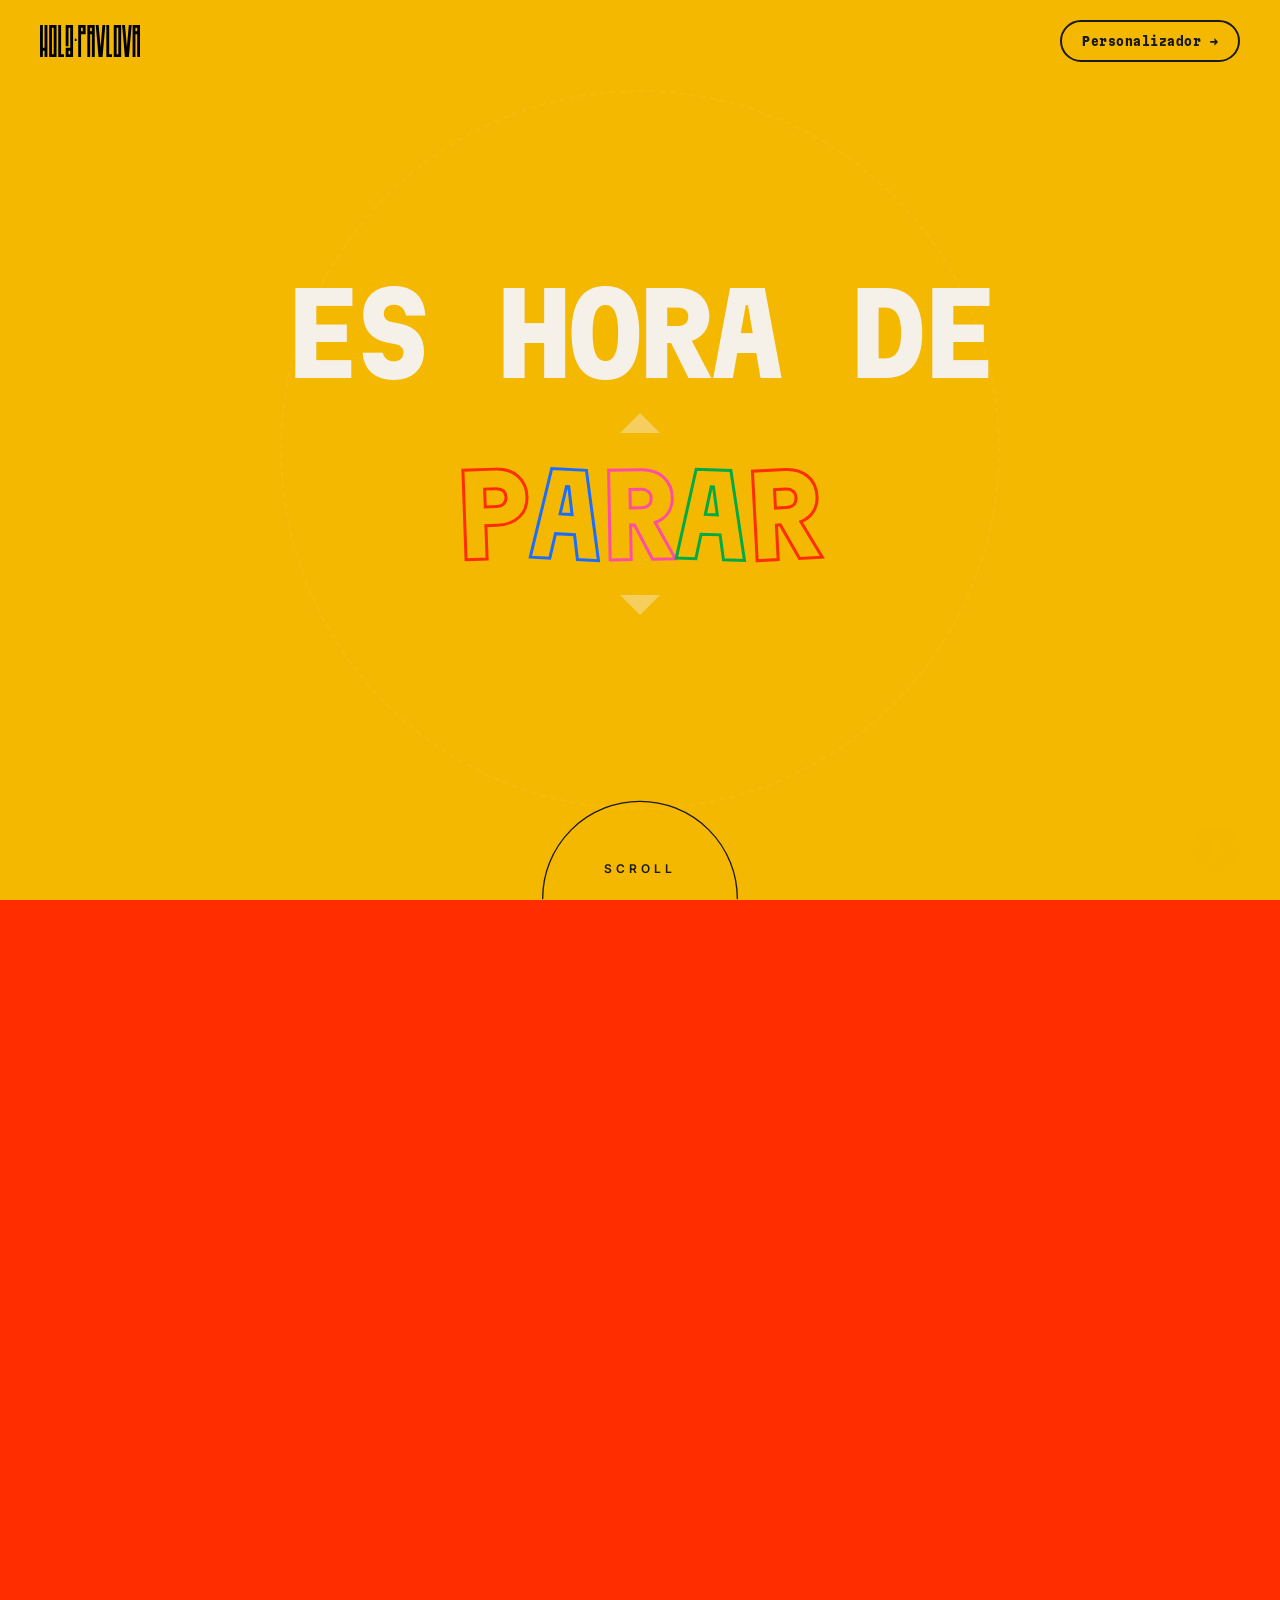
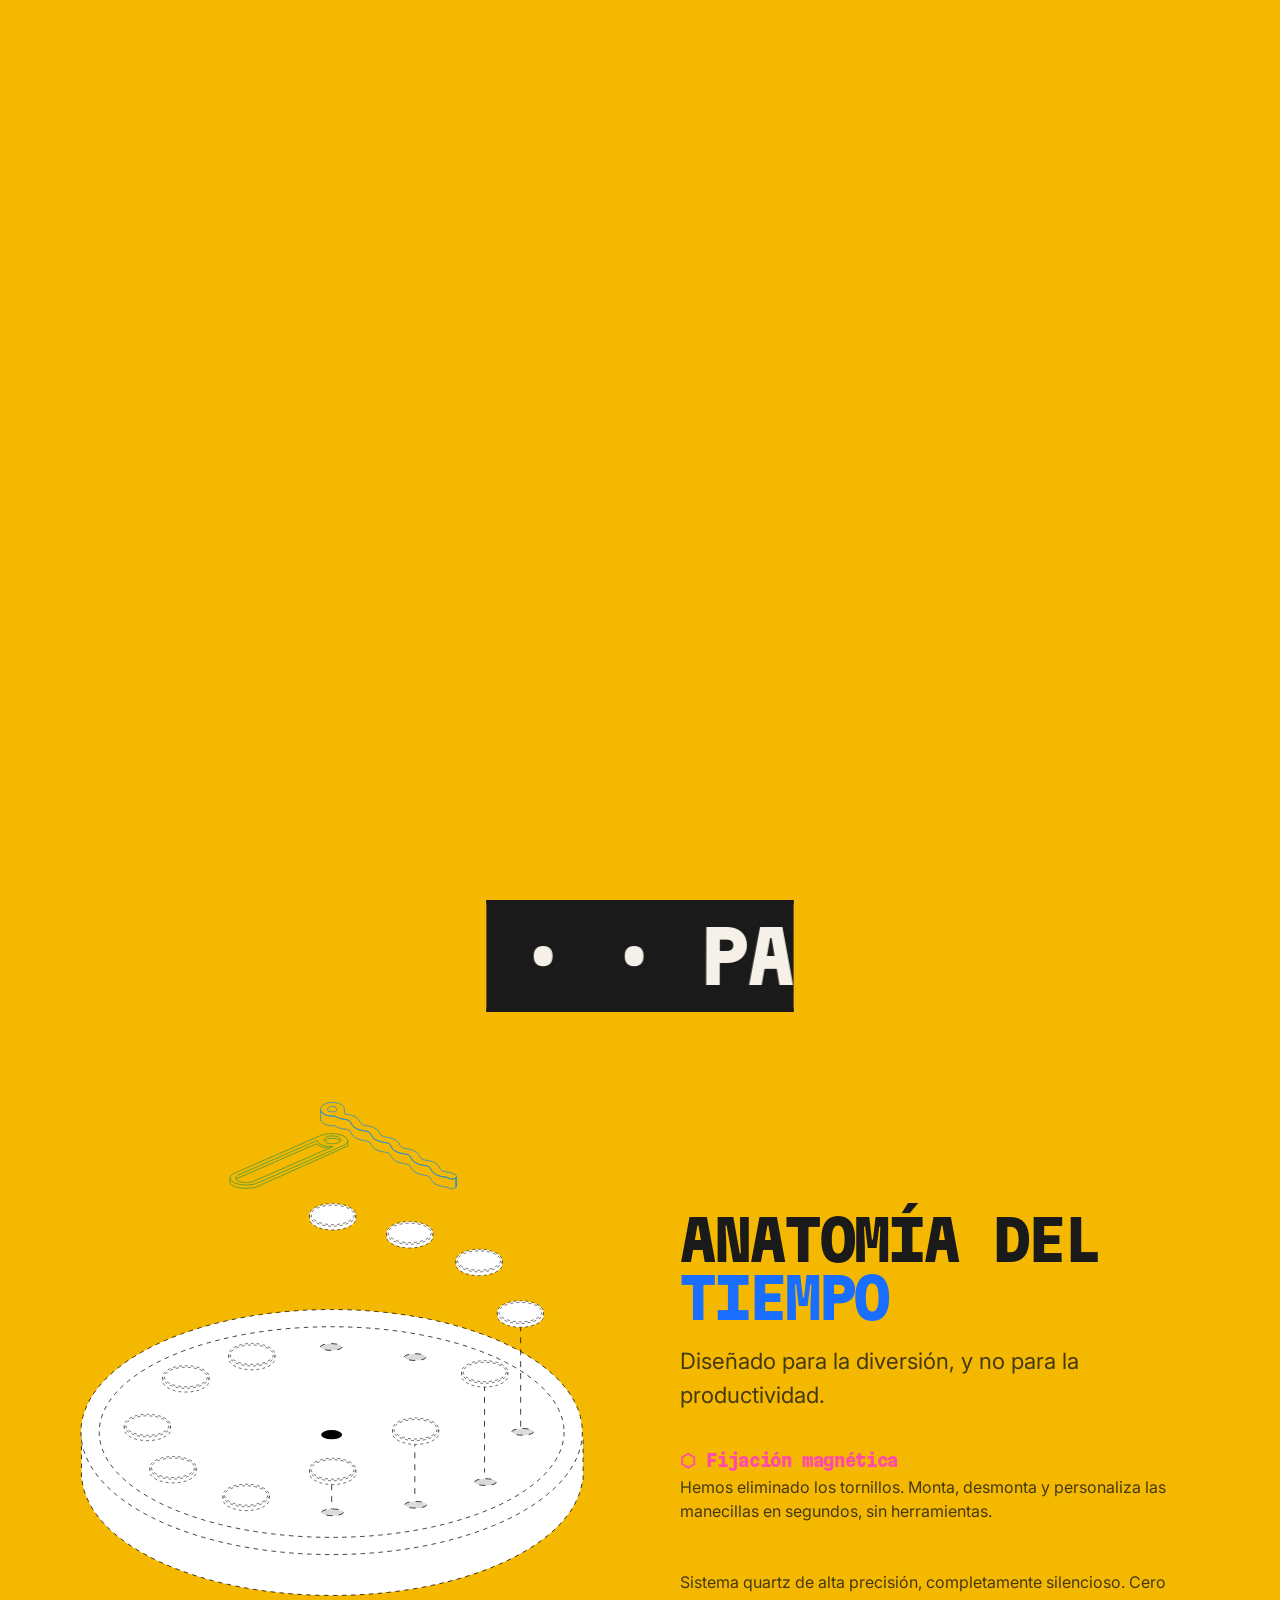
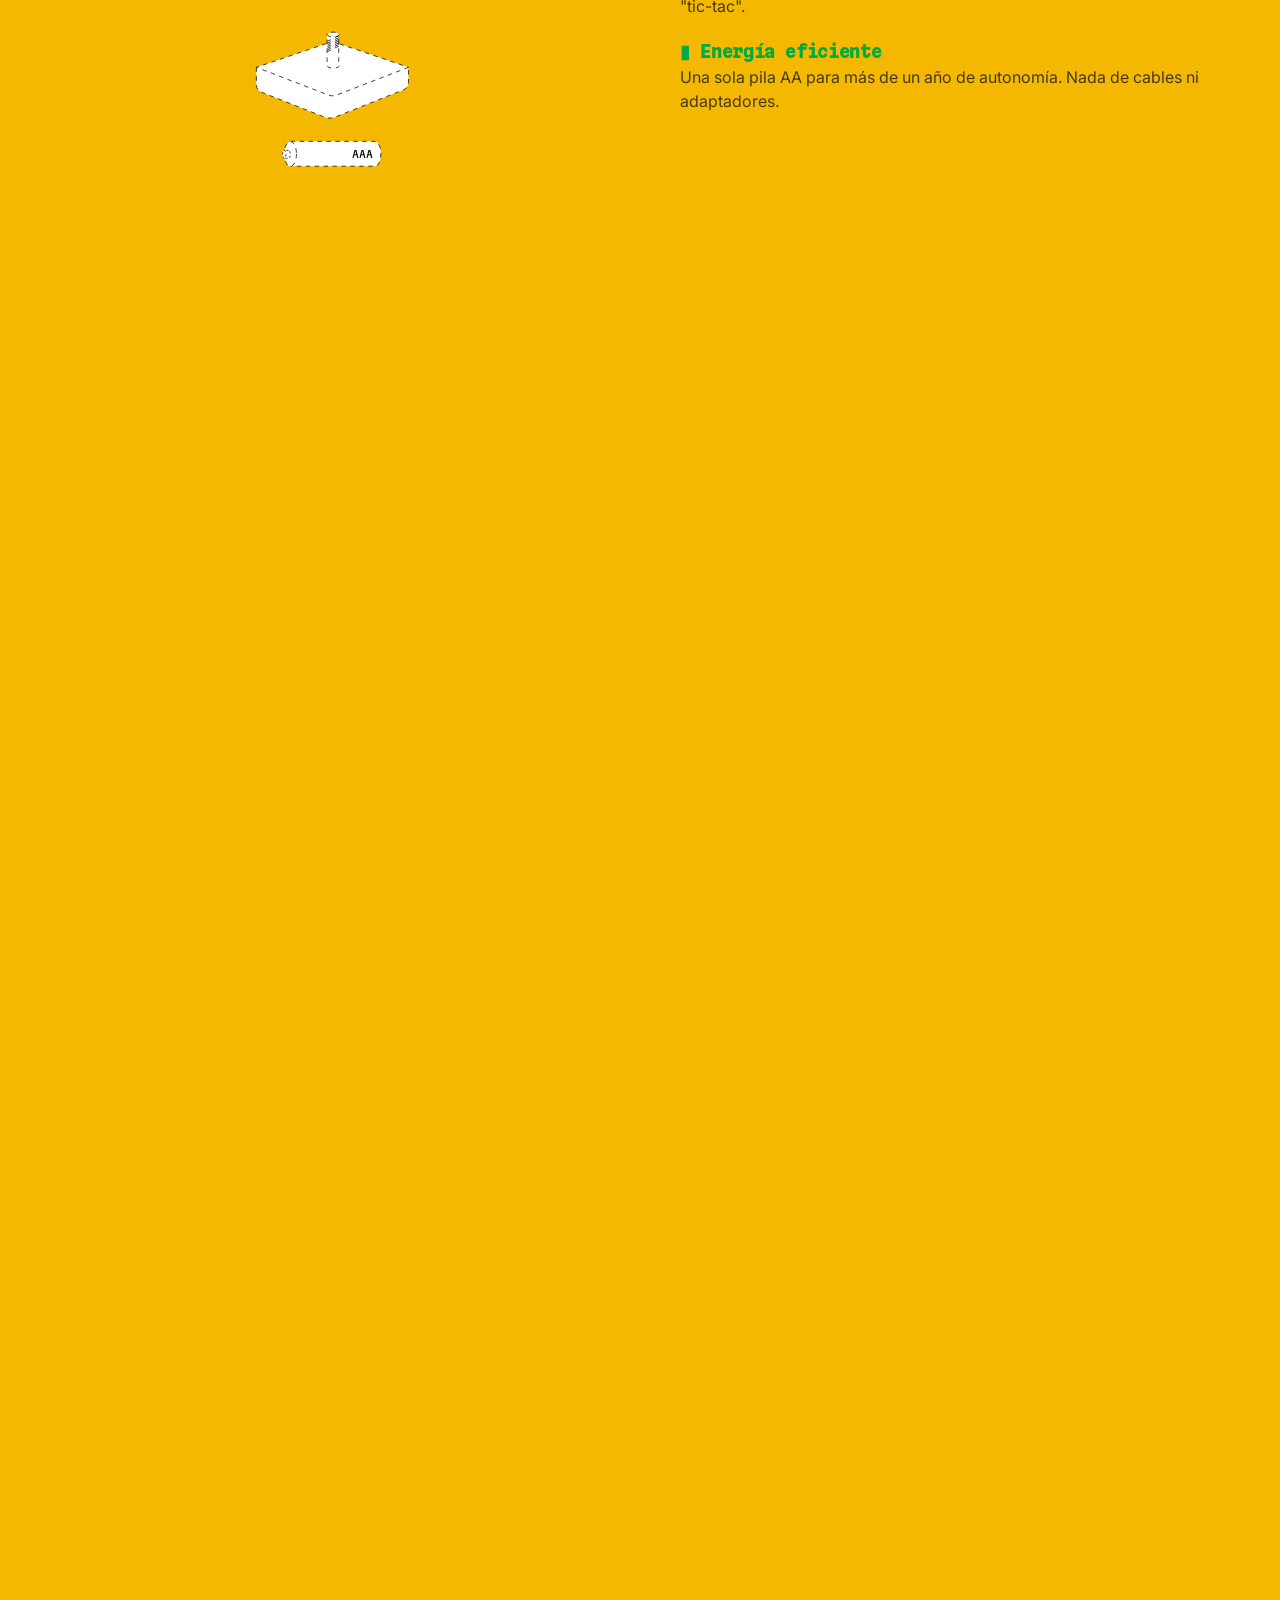
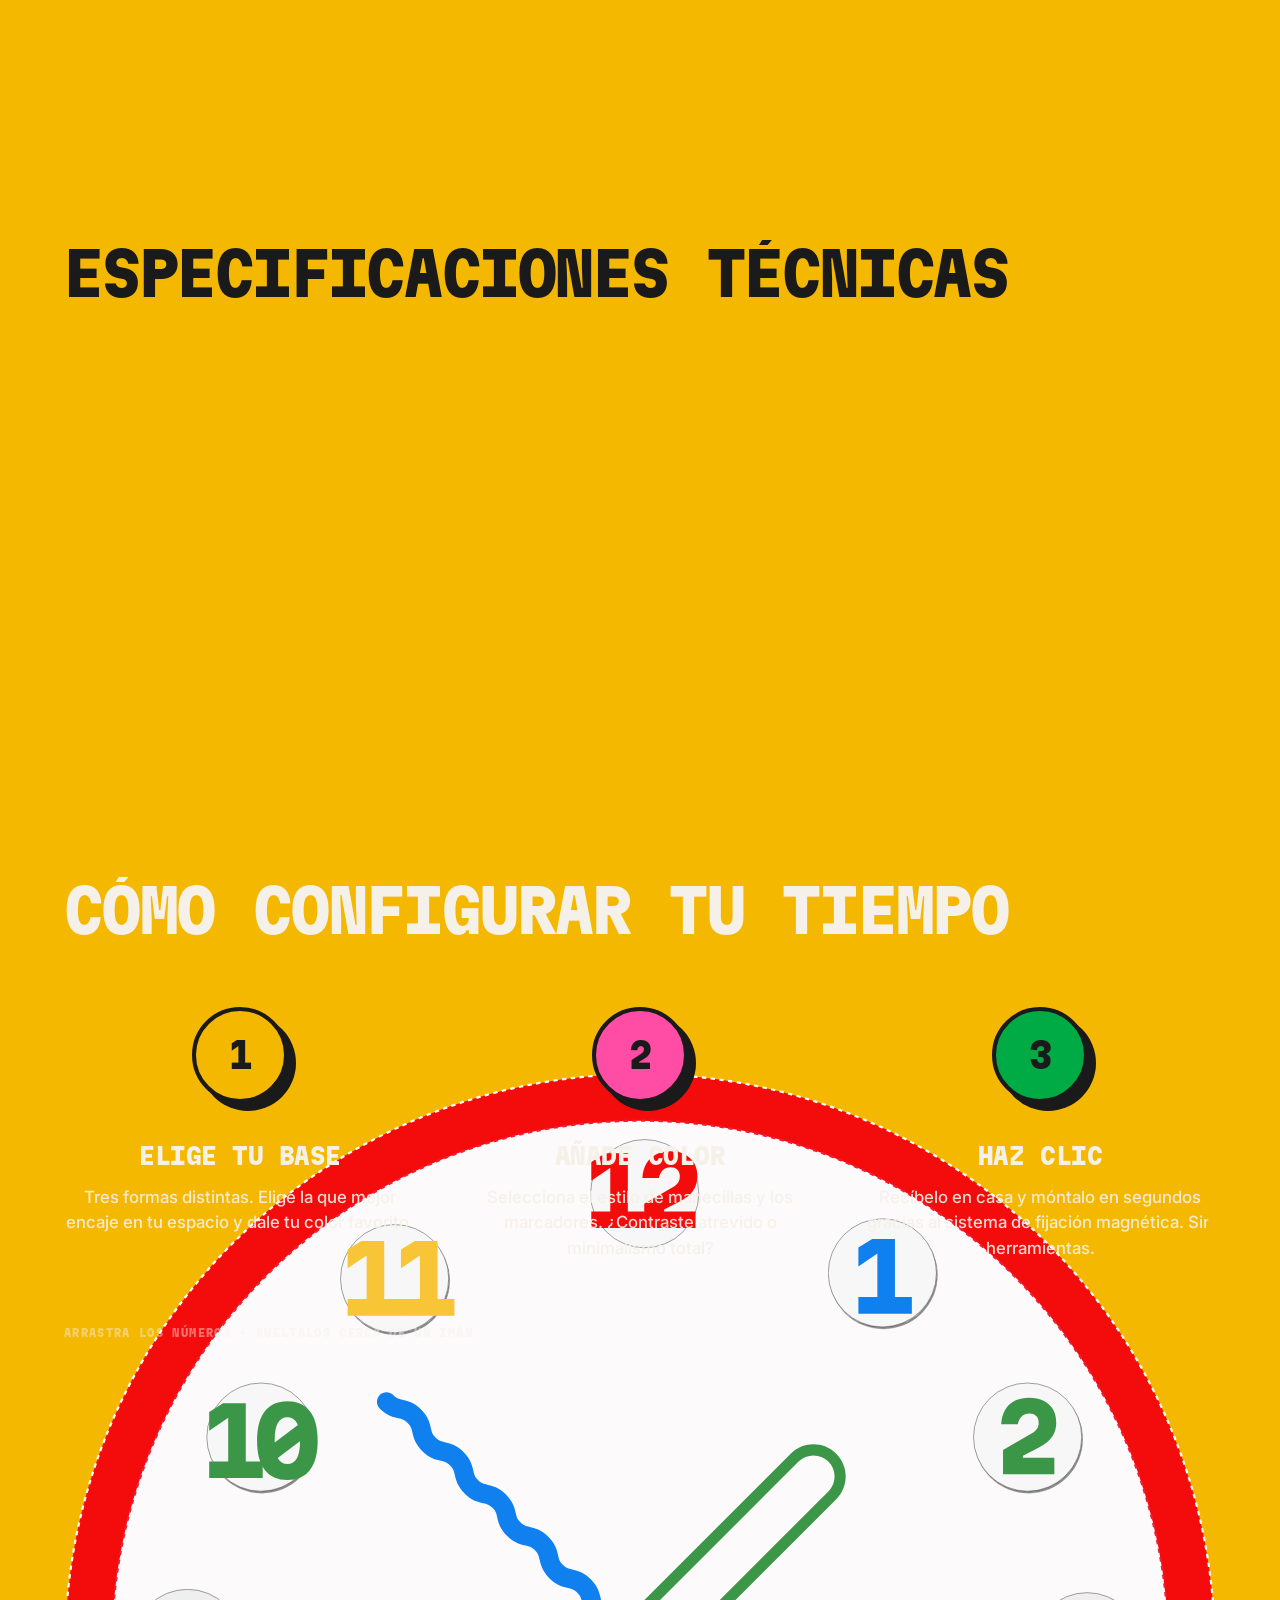
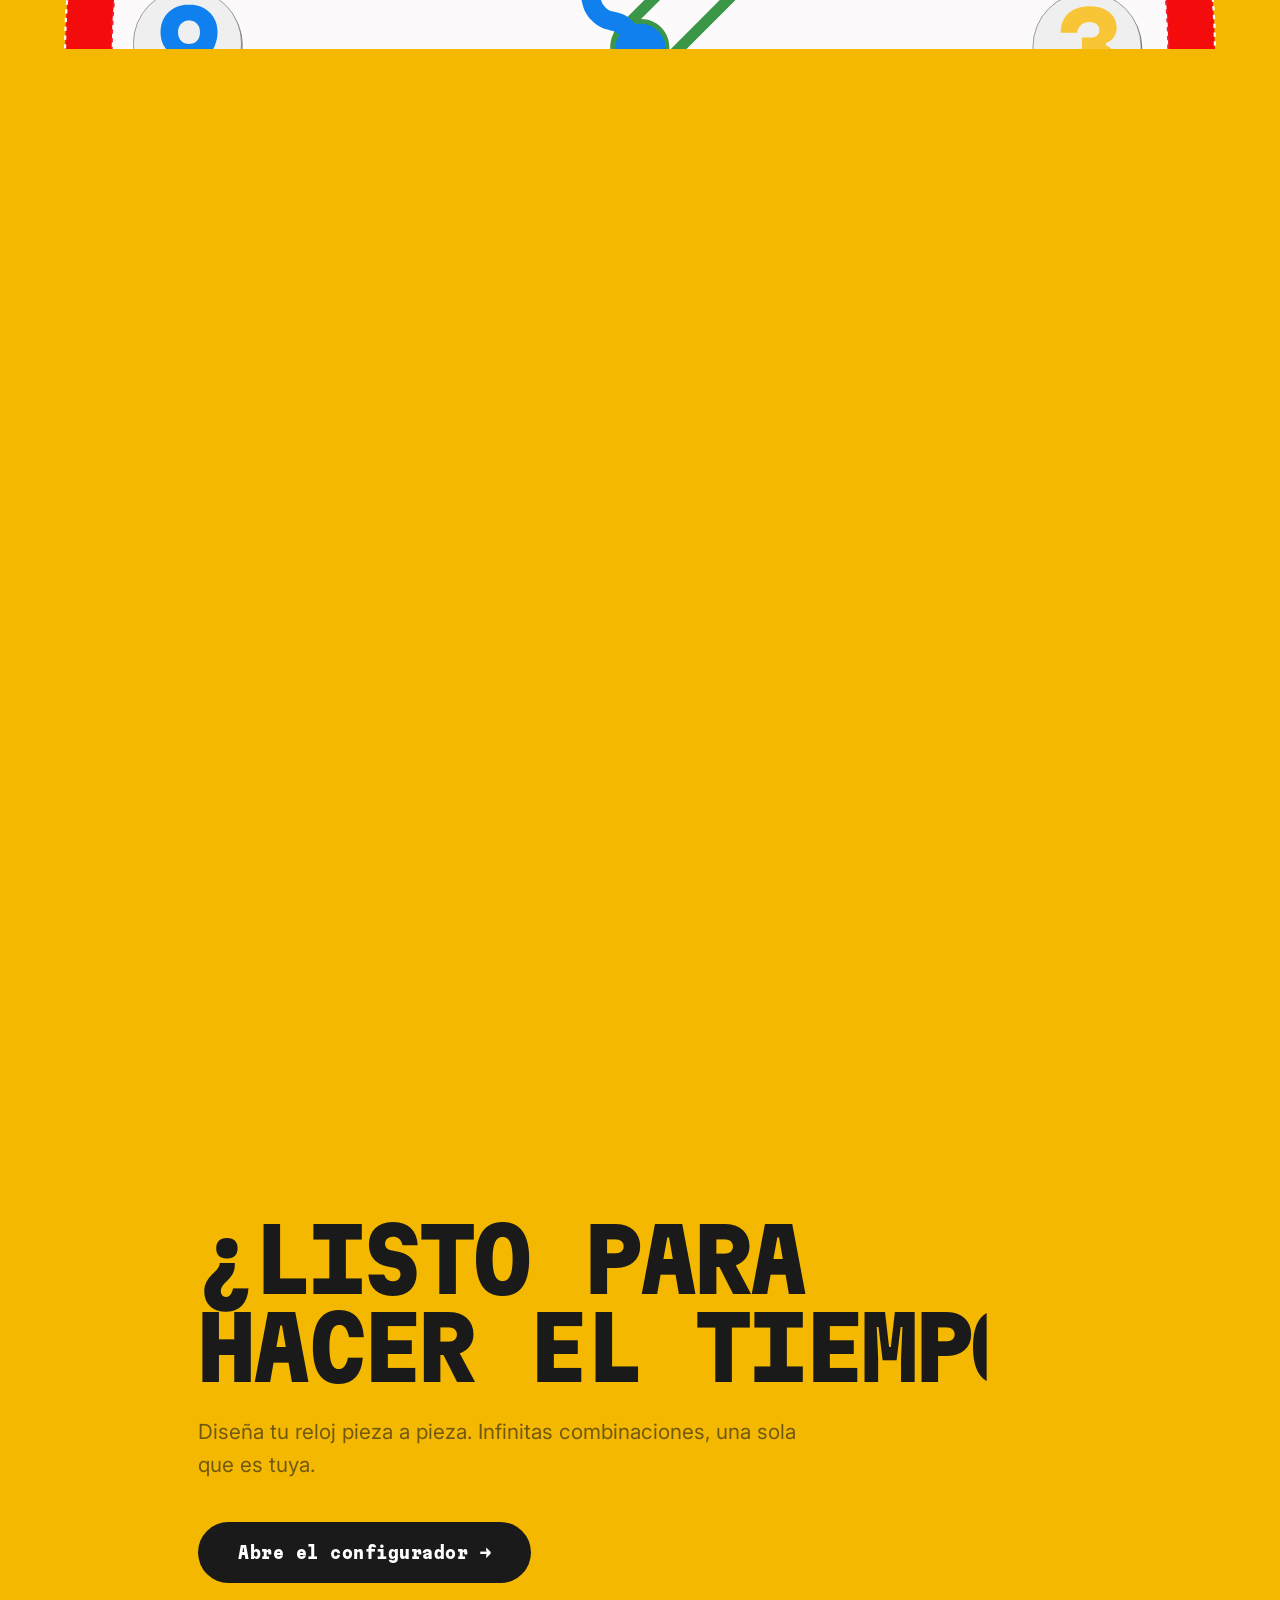
==== index.html @ c8f1588e "Sección onboarding: snap dual con CTA inline, hint semicírculo y ajustes UI - Añadir man-minimalista" ====
<!DOCTYPE html>
<html lang="es">
<head>
  <meta charset="UTF-8">
  <meta name="viewport" content="width=device-width, initial-scale=1.0">
  <title>It's Fun o'clock — Relojes 3D personalizados</title>
  <meta name="description" content="Relojes de pared 3D personalizados, impresos en PLA+. Elige la base, las manecillas y los marcadores. Hecho a mano en Barcelona.">

  <meta property="og:type"        content="website">
  <meta property="og:title"       content="It's Fun o'Clock — Relojes 3D personalizados">
  <meta property="og:description" content="Relojes de pared 3D personalizados, impresos en PLA+. Elige la base, las manecillas y los marcadores. Hecho a mano en Barcelona.">
  <meta property="og:url"         content="https://holapavlova.es">
  <meta property="og:image"       content="https://holapavlova.es/img/og-preview.jpg">
  <meta name="twitter:card"       content="summary_large_image">

  <link rel="icon" href="img/logonegro.svg" type="image/svg+xml">

  <link rel="preconnect" href="https://fonts.googleapis.com">
  <link rel="preconnect" href="https://fonts.gstatic.com" crossorigin>
  <link href="https://fonts.googleapis.com/css2?family=Inter:wght@400;500;600&display=swap" rel="stylesheet">

  <link rel="stylesheet" href="css/style.css">
  <link rel="stylesheet" href="css/home.css">
</head>
<body class="home-body">

  <!-- ══════════════════════════════════════════════════════════════
       CORTINA DE TRANSICIÓN ENTRE PÁGINAS
  ══════════════════════════════════════════════════════════════════ -->
  <div id="page-transition" aria-hidden="true">
    <span class="pt-label">IT'S FUN O'CLOCK!</span>
  </div>

  <!-- ══════════════════════════════════════════════════════════════
       LOADER — reloj que gira y desliza hacia arriba
  ══════════════════════════════════════════════════════════════════ -->
  <div id="loader">
    <div class="loader-clock">
      <svg viewBox="0 0 100 100" aria-hidden="true">
        <circle cx="50" cy="50" r="4" fill="var(--color-rojo)"/>
        <g id="loader-hand-hora">
          <rect x="47" y="25" width="6" height="25" rx="3" fill="var(--color-verde)"/>
        </g>
        <g id="loader-hand-minuto">
          <rect x="48" y="10" width="4" height="40" rx="2" fill="var(--color-azul)"/>
        </g>
      </svg>
    </div>
  </div>

  <!-- ══════════════════════════════════════════════════════════════
       CONTENIDO PRINCIPAL — el fondo cambia de color con el scroll
  ══════════════════════════════════════════════════════════════════ -->
  <main id="home-main">

    <!-- NAV -->
    <nav class="nav-home" aria-label="Navegación principal">
      <a href="index.html" class="nav-logo">
        <img src="img/logonegro.svg" alt="Hola·Pavlova">
      </a>
      <a href="configurador.html" class="nav-pill" data-transition>Personalizador →</a>
    </nav>

    <!-- ── BLOQUE: ES HORA DE [palabra] ───────────────────────────── -->
    <section id="block-timefor" class="block-timefor">
      <div class="timefor-ring" aria-hidden="true"></div>

      <div class="timefor-inner">
        <h2 class="timefor-static">Es hora de</h2>

        <div class="timefor-rotator">
          <button class="timefor-arrow" id="timefor-prev" aria-label="Palabra anterior">
            <svg width="40" height="20" viewBox="0 0 40 20" fill="none"><path d="M20 0L40 20H0L20 0Z" fill="currentColor"/></svg>
          </button>

          <div class="timefor-window">
            <div id="timefor-word" class="timefor-word">PARAR</div>
          </div>

          <button class="timefor-arrow" id="timefor-next" aria-label="Palabra siguiente">
            <svg width="40" height="20" viewBox="0 0 40 20" fill="none"><path d="M20 20L0 0H40L20 20Z" fill="currentColor"/></svg>
          </button>
        </div>
      </div>

      <div class="scroll-arc-wrap" aria-hidden="true">
        <svg class="scroll-arc-svg" viewBox="0 0 300 168" fill="none" xmlns="http://www.w3.org/2000/svg">
          <path d="M4 166 A146 146 0 0 1 296 166" stroke="currentColor" stroke-width="2" stroke-linecap="round"/>
          <text x="150" y="128" text-anchor="middle" font-family="'Inter', sans-serif" font-size="18" letter-spacing="6" fill="currentColor" font-weight="600">SCROLL</text>
        </svg>
      </div>
    </section>

    <!-- ── BLOQUE 1: MANIFIESTO PINNED ────────────────────────────── -->
    <section id="block-one" class="block-one">
      <div class="block-one-grid" aria-hidden="true"></div>

      <div class="rushed-container">
        <h1 class="rushed-text">¿SCROLLEAR = PERDER EL TIEMPO?</h1>
      </div>

      <div class="stop-text">Para.</div>

      <div class="manifesto-p1">
        <span class="manifesto-letter">I</span><span class="manifesto-letter">T</span><span class="manifesto-letter">'</span><span class="manifesto-letter">S</span> <span class="manifesto-letter">F</span><span class="manifesto-letter">U</span><span class="manifesto-letter">N</span> <br class="br-mobile">
        <span class="manifesto-outlined"><span class="timefor-letter c-rojo"  style="--r:-2deg">O</span><span class="timefor-letter c-azul"  style="--r:3deg">'</span><span class="timefor-letter c-rosa"  style="--r:-1deg">C</span><span class="timefor-letter c-verde" style="--r:2deg">L</span><span class="timefor-letter c-rojo"  style="--r:-3deg">O</span><span class="timefor-letter c-azul"  style="--r:1deg">C</span><span class="timefor-letter c-rosa"  style="--r:-2deg">K</span><span class="timefor-letter c-verde" style="--r:3deg">!</span></span>
      </div>


      <div class="manifesto-p3">
        Hay que perder más el tiempo.
      </div>
    </section>

    <!-- ── BANDA TIPOGRÁFICA 1 ────────────────────────────────────── -->
    <div class="marquee marquee--negro" aria-hidden="true">
      <div class="marquee-track">
        <span>Para luego encontrarlo ·&nbsp;·&nbsp;Para luego encontrarlo&nbsp;·&nbsp;</span>
        <span>Para luego encontrarlo ·&nbsp;·&nbsp;Para luego encontrarlo&nbsp;·&nbsp;</span>
        <span>Para luego encontrarlo ·&nbsp;·&nbsp;Para luego encontrarlo&nbsp;·&nbsp;</span>
      </div>
    </div>

    <!-- ── BLOQUE 2: ANATOMÍA / BLUEPRINT PINNED ──────────────────── -->
    <section id="block-two" class="block-two">
      <div class="block-two-inner">

        <div class="blueprint-wrap">
          <svg id="reloj-iso-svg" class="blueprint-svg" data-name="relojisometrico" xmlns="http://www.w3.org/2000/svg" viewBox="0 0 675.96 967.92">
  <defs>
    <style>
      .v { stroke-dasharray: 3.94 3.94; }
      .v, .w, .x, .y, .z, .aa, .ab, .ac, .ad, .ae, .af, .ag { stroke-miterlimit: 10; }
      .v, .w, .x, .y, .z, .aa, .ab, .ac, .ad, .af { stroke: #000; }
      .v, .x, .aa { stroke-width: .75px; }
      .v, .y, .z, .aa, .ad, .ae, .af, .ag { fill: none; }
      .w { fill: #dbdbdb; }
      .w, .y { stroke-dasharray: 8; }
      .x { stroke-dasharray: 4; }
      .x, .ab, .ah, .ac { fill: #fff; }
      .z { stroke-dasharray: 6.01 6.01; }
      .aa { stroke-dasharray: 4.01 4.01; }
      .ab { stroke-dasharray: 3; }
      .ac, .ad { stroke-dasharray: 6; }
      .ae { stroke: #1789e5; }
      .af { stroke-dasharray: 6.01 6.01; }
      .ag { stroke: #3c9647; }
    </style>
  </defs>
  <line id="b" data-name="lineatransversal2" class="y layer-lines" x1="337.5" y1="610.44" x2="337.5" y2="967.92"/>
  <g id="c" data-name="pila" class="layer-mechanism">
    <path class="ac" d="M396.22,859.83v-.33h-113.91v33.43h112.19c.34.09.68.15,1.03.15,4.52,0,8.19-7.46,8.19-16.66s-3.3-15.88-7.5-16.59Z"/>
    <ellipse class="ac" cx="282.03" cy="876.42" rx="8.19" ry="16.66"/>
    <g>
      <path d="M365.5,881.96l2.75-10.73h2.5l2.75,10.73h-1.6l-2.37-9.59h-.13l-2.39,9.59h-1.5ZM367.17,878.33v-1.45h4.64v1.45h-4.64Z"/>
      <path d="M374.88,881.96l2.75-10.73h2.5l2.75,10.73h-1.6l-2.37-9.59h-.13l-2.39,9.59h-1.5ZM376.56,878.33v-1.45h4.64v1.45h-4.64Z"/>
      <path d="M384.27,881.96l2.75-10.73h2.5l2.75,10.73h-1.6l-2.37-9.59h-.13l-2.39,9.59h-1.5ZM385.95,878.33v-1.45h4.64v1.45h-4.64Z"/>
    </g>
    <g>
      <path class="ab" d="M279.62,871.62c-.16,0-.32.04-.47.11,0,0,0,0,0,0v-.11h-5.39v10.68h5.31s.03.05.05.05c.03,0,.05-.04.07-.1.14.06.29.1.44.1,1.27,0,2.31-2.4,2.31-5.36s-1.03-5.36-2.31-5.36Z"/>
      <ellipse class="ab" cx="273.79" cy="876.99" rx="2.31" ry="5.36"/>
    </g>
  </g>
  <g id="d" data-name="mecanismo" class="layer-mechanism">
    <path class="ac" d="M236.34,759.96v23.87c0,4.19,2.56,7.95,6.46,9.49l85.42,33.66c4.36,1.72,9.21,1.71,13.56-.02l92.23-36.66c4.09-1.63,6.78-5.58,6.78-9.99v-20.35"/>
    <path class="ac" d="M440.9,759.96l-96.78,37.28c-3.54,1.36-7.46,1.36-10.99,0l-96.78-37.28,93.75-31.84c5.53-1.88,11.53-1.88,17.07,0l93.75,31.84Z"/>
    <g>
      <path class="ac" d="M347.71,757.85c0,1.81-3.58,3.27-7.99,3.27-3.72,0-6.83-1.04-7.73-2.45h-.61v-43.2h15.65v41.06c.43.4.68.85.68,1.32Z"/>
      <ellipse class="ac" cx="339.72" cy="716.01" rx="7.99" ry="3.27"/>
      <line class="ad" x1="347.2" y1="717.51" x2="331.89" y2="724.91"/>
      <line class="ad" x1="347.2" y1="720.06" x2="331.89" y2="727.46"/>
      <line class="ad" x1="347.2" y1="722.29" x2="331.89" y2="729.69"/>
      <line class="ad" x1="347.2" y1="724.59" x2="331.89" y2="731.98"/>
      <line class="ad" x1="347.2" y1="726.88" x2="331.89" y2="734.28"/>
      <line class="ad" x1="347.2" y1="729.18" x2="331.89" y2="736.58"/>
      <line class="ad" x1="347.2" y1="731.47" x2="331.89" y2="738.87"/>
    </g>
  </g>
  <g id="e" data-name="base reloj" class="layer-base">
    <path class="ac" d="M1.2,450.07v58.73h.79c10.74,86.23,157.21,154.55,336.34,154.55s325.59-68.32,336.34-154.55h.79v-58.73H1.2Z"/>
    <g>
      <g>
        <ellipse class="ah" cx="337.5" cy="443.71" rx="337" ry="164.72"/>
        <ellipse class="af" cx="337.5" cy="443.71" rx="337" ry="164.72"/>
      </g>
      <g>
        <ellipse class="ah" cx="337.5" cy="443.71" rx="312.43" ry="141.59"/>
        <ellipse class="z" cx="337.5" cy="443.71" rx="312.43" ry="141.59"/>
      </g>
    </g>
    <ellipse cx="337.5" cy="447.25" rx="14.12" ry="6.21"/>
  </g>
  <g id="f" data-name="addon12" class="layer-addons">
    <path class="x" d="M199.08,340.32v5.42h.07c.99,7.96,14.52,14.27,31.06,14.27s30.07-6.31,31.06-14.27h.07v-5.42h-62.26Z"/>
    <g>
      <g>
        <ellipse class="ah" cx="230.13" cy="339.74" rx="31.12" ry="15.21"/>
        <ellipse class="v" cx="230.13" cy="339.74" rx="31.12" ry="15.21"/>
      </g>
      <g>
        <ellipse class="ah" cx="230.13" cy="339.74" rx="28.85" ry="13.07"/>
        <ellipse class="aa" cx="230.13" cy="339.74" rx="28.85" ry="13.07"/>
      </g>
    </g>
  </g>
  <g id="g" data-name="addon11" class="layer-addons">
    <path class="x" d="M110.45,370.29v5.42h.07c.99,7.96,14.52,14.27,31.06,14.27s30.07-6.31,31.06-14.27h.07v-5.42h-62.26Z"/>
    <g>
      <g>
        <ellipse class="ah" cx="141.51" cy="369.7" rx="31.12" ry="15.21"/>
        <ellipse class="v" cx="141.51" cy="369.7" rx="31.12" ry="15.21"/>
      </g>
      <g>
        <ellipse class="ah" cx="141.51" cy="369.7" rx="28.85" ry="13.07"/>
        <ellipse class="aa" cx="141.51" cy="369.7" rx="28.85" ry="13.07"/>
      </g>
    </g>
  </g>
  <g id="h" data-name="addon10" class="layer-addons">
    <path class="x" d="M58.73,435.55v5.42h.07c.99,7.96,14.52,14.27,31.06,14.27s30.07-6.31,31.06-14.27h.07v-5.42h-62.26Z"/>
    <g>
      <g>
        <ellipse class="ah" cx="89.79" cy="434.97" rx="31.12" ry="15.21"/>
        <ellipse class="v" cx="89.79" cy="434.97" rx="31.12" ry="15.21"/>
      </g>
      <g>
        <ellipse class="ah" cx="89.79" cy="434.97" rx="28.85" ry="13.07"/>
        <ellipse class="aa" cx="89.79" cy="434.97" rx="28.85" ry="13.07"/>
      </g>
    </g>
  </g>
  <g id="i" data-name="addon9" class="layer-addons">
    <path class="x" d="M93.18,492.31v5.42h.07c.99,7.96,14.52,14.27,31.06,14.27s30.07-6.31,31.06-14.27h.07v-5.42h-62.26Z"/>
    <g>
      <g>
        <ellipse class="ah" cx="124.23" cy="491.73" rx="31.12" ry="15.21"/>
        <ellipse class="v" cx="124.23" cy="491.73" rx="31.12" ry="15.21"/>
      </g>
      <g>
        <ellipse class="ah" cx="124.23" cy="491.73" rx="28.85" ry="13.07"/>
        <ellipse class="aa" cx="124.23" cy="491.73" rx="28.85" ry="13.07"/>
      </g>
    </g>
  </g>
  <g id="j" data-name="addon8" class="layer-addons">
    <path class="x" d="M191.44,529.58v5.42h.07c.99,7.96,14.52,14.27,31.06,14.27s30.07-6.31,31.06-14.27h.07v-5.42h-62.26Z"/>
    <g>
      <g>
        <ellipse class="ah" cx="222.49" cy="529" rx="31.12" ry="15.21"/>
        <ellipse class="v" cx="222.49" cy="529" rx="31.12" ry="15.21"/>
      </g>
      <g>
        <ellipse class="ah" cx="222.49" cy="529" rx="28.85" ry="13.07"/>
        <ellipse class="aa" cx="222.49" cy="529" rx="28.85" ry="13.07"/>
      </g>
    </g>
  </g>
  <line class="y" x1="337.5" y1="481.87" x2="337.5" y2="552.71"/>
  <g id="k" data-name="addon7" class="layer-addons">
    <path class="x" d="M307.76,494.57v5.42h.07c.99,7.96,14.52,14.27,31.06,14.27s30.07-6.31,31.06-14.27h.07v-5.42h-62.26Z"/>
    <g>
      <g>
        <ellipse class="ah" cx="338.82" cy="493.98" rx="31.12" ry="15.21"/>
        <ellipse class="v" cx="338.82" cy="493.98" rx="31.12" ry="15.21"/>
      </g>
      <g>
        <ellipse class="ah" cx="338.82" cy="493.98" rx="28.85" ry="13.07"/>
        <ellipse class="aa" cx="338.82" cy="493.98" rx="28.85" ry="13.07"/>
      </g>
    </g>
  </g>
  <line class="y" x1="449.31" y1="439.02" x2="449.31" y2="529.71"/>
  <g id="l" data-name="addon6" class="layer-addons">
    <path class="x" d="M419.27,440.6v5.42h.07c.99,7.96,14.52,14.27,31.06,14.27s30.07-6.31,31.06-14.27h.07v-5.42h-62.26Z"/>
    <g>
      <g>
        <ellipse class="ah" cx="450.33" cy="440.01" rx="31.12" ry="15.21"/>
        <ellipse class="v" cx="450.33" cy="440.01" rx="31.12" ry="15.21"/>
      </g>
      <g>
        <ellipse class="ah" cx="450.33" cy="440.01" rx="28.85" ry="13.07"/>
        <ellipse class="aa" cx="450.33" cy="440.01" rx="28.85" ry="13.07"/>
      </g>
    </g>
  </g>
  <line class="y" x1="543.05" y1="364.54" x2="543.05" y2="498.08"/>
  <g id="m" data-name="addon5" class="layer-addons">
    <path class="x" d="M512.19,363.51v5.42h.07c.99,7.96,14.52,14.27,31.06,14.27s30.07-6.31,31.06-14.27h.07v-5.42h-62.26Z"/>
    <g>
      <g>
        <ellipse class="ah" cx="543.24" cy="362.92" rx="31.12" ry="15.21"/>
        <ellipse class="v" cx="543.24" cy="362.92" rx="31.12" ry="15.21"/>
      </g>
      <g>
        <ellipse class="ah" cx="543.24" cy="362.92" rx="28.85" ry="13.07"/>
        <ellipse class="aa" cx="543.24" cy="362.92" rx="28.85" ry="13.07"/>
      </g>
    </g>
  </g>
  <line class="y" x1="591.61" y1="284.36" x2="591.61" y2="441.61"/>
  <g id="n" data-name="addon4" class="layer-addons">
    <path class="x" d="M560.19,283.08v5.42h.07c.99,7.96,14.52,14.27,31.06,14.27s30.07-6.31,31.06-14.27h.07v-5.42h-62.26Z"/>
    <g>
      <g>
        <ellipse class="ah" cx="591.25" cy="282.5" rx="31.12" ry="15.21"/>
        <ellipse class="v" cx="591.25" cy="282.5" rx="31.12" ry="15.21"/>
      </g>
      <g>
        <ellipse class="ah" cx="591.25" cy="282.5" rx="28.85" ry="13.07"/>
        <ellipse class="aa" cx="591.25" cy="282.5" rx="28.85" ry="13.07"/>
      </g>
    </g>
  </g>
  <g id="o" data-name="addon3" class="layer-addons">
    <path class="x" d="M504.62,213.73v5.42h.07c.99,7.96,14.52,14.27,31.06,14.27s30.07-6.31,31.06-14.27h.07v-5.42h-62.26Z"/>
    <g>
      <g>
        <ellipse class="ah" cx="535.67" cy="213.14" rx="31.12" ry="15.21"/>
        <ellipse class="v" cx="535.67" cy="213.14" rx="31.12" ry="15.21"/>
      </g>
      <g>
        <ellipse class="ah" cx="535.67" cy="213.14" rx="28.85" ry="13.07"/>
        <ellipse class="aa" cx="535.67" cy="213.14" rx="28.85" ry="13.07"/>
      </g>
    </g>
  </g>
  <g id="p" data-name="addon2" class="layer-addons">
    <path class="x" d="M411.41,176.56v5.42h.07c.99,7.96,14.52,14.27,31.06,14.27s30.07-6.31,31.06-14.27h.07v-5.42h-62.26Z"/>
    <g>
      <g>
        <ellipse class="ah" cx="442.46" cy="175.97" rx="31.12" ry="15.21"/>
        <ellipse class="v" cx="442.46" cy="175.97" rx="31.12" ry="15.21"/>
      </g>
      <g>
        <ellipse class="ah" cx="442.46" cy="175.97" rx="28.85" ry="13.07"/>
        <ellipse class="aa" cx="442.46" cy="175.97" rx="28.85" ry="13.07"/>
      </g>
    </g>
  </g>
  <g id="q" data-name="addon1" class="layer-addons">
    <path class="x" d="M307.76,152.36v5.42h.07c.99,7.96,14.52,14.27,31.06,14.27s30.07-6.31,31.06-14.27h.07v-5.42h-62.26Z"/>
    <g>
      <g>
        <ellipse class="ah" cx="338.82" cy="151.77" rx="31.12" ry="15.21"/>
        <ellipse class="v" cx="338.82" cy="151.77" rx="31.12" ry="15.21"/>
      </g>
      <g>
        <ellipse class="ah" cx="338.82" cy="151.77" rx="28.85" ry="13.07"/>
        <ellipse class="aa" cx="338.82" cy="151.77" rx="28.85" ry="13.07"/>
      </g>
    </g>
  </g>
  <g id="r" data-name="huecosimanes" class="layer-magnet">
    <ellipse class="w" cx="449.77" cy="342.94" rx="14.68" ry="4.52"/>
    <ellipse class="w" cx="336.83" cy="329.38" rx="14.68" ry="4.52"/>
    <ellipse class="w" cx="338.68" cy="551.62" rx="14.68" ry="4.52"/>
    <ellipse class="w" cx="450.5" cy="541.46" rx="14.68" ry="4.52"/>
    <ellipse class="w" cx="544.24" cy="510.96" rx="14.68" ry="4.52"/>
    <ellipse class="w" cx="594.33" cy="443.45" rx="14.68" ry="4.52"/>
  </g>
  <g id="s" data-name="manecillahora" class="layer-hands">
    <path class="ag" d="M207.4,108.82c8.43,3.68,22.14,3.68,30.57,0l114.81-50.17c4.21-1.84,6.32-4.26,6.32-6.68s-2.11-4.84-6.32-6.68h0c-8.43-3.68-22.14-3.68-30.57,0l-114.81,50.17c-8.43,3.68-8.43,9.68,0,13.36ZM338.42,56.15c-6.25,0-11.31-2.36-11.31-5.28s5.06-5.28,11.31-5.28,11.31,2.36,11.31,5.28-5.06,5.28-11.31,5.28ZM212.66,97.76l105.72-46.2s0,.01,0,.02c0,4.57,8.49,8.28,18.95,8.28.77,0,1.53-.03,2.28-.07l-106.91,46.72c-5.52,2.41-14.51,2.41-20.04,0-5.53-2.41-5.52-6.34,0-8.76Z"/>
    <path class="ag" d="M334.46,61.99c-6.03-.38-10.11-1.35-11.69-2.07-2.07-.94-5.66-3.77-5.66-3.77l-108.22,47.32"/>
    <path class="ag" d="M349.55,52.56c-1.7-2.07-13.39-7.35-21.31-.19"/>
    <path class="ag" d="M359.1,51.97v7.2l-123.62,55.43c-4.34.94-14.88,2.06-20.55,1.13-9.24-1.51-14.14-6.41-14.14-6.41v-6.79"/>
  </g>
  <g id="t" data-name="manecillaminutos" class="layer-hands">
    <path class="ae" d="M504.56,101.9c-1.76.97-3.19,1.4-4.85,1.6-1.45.1-3.32-.24-4.78-1.04-1.89-1.04-3.87-1.5-5.99-1.7-4.47-.43-8.53-1.72-12.41-3.96l-1.84-1.3c-.77-.54-1.4-1.3-1.96-2.05-1.34-1.8-1.63-3.17-2.62-4.59l-.59-.85c-2.25-1.86-4.87-2.55-7.76-2.85-5.1-.54-9.96-2.08-13.9-5.21-.78-.62-1.75-1.34-2.2-2.17l-1.91-3.58c-.28-.52-.41-.82-.81-1.22-.46-.48-.9-1.02-1.63-1.46-4.79-2.88-10.64-.78-19.03-6.13-.48-.3-.85-.42-1.23-.79l-2.23-2.24c-.84-1.22-1.4-2.59-2.03-3.93-.2-.41-.36-.82-.8-.99-1.39-1.99-4.76-2.96-7.52-3.24-5.09-.51-9.89-1.97-13.95-4.94-.74-.54-1.57-1.25-2.13-1.95-1.09-1.36-1.67-2.99-2.46-4.49-.23-.43-.43-.74-.77-1.08-1.97-1.9-4.62-2.69-7.45-2.99-4.21-.45-8.13-1.5-11.8-3.53-.78-.43-1.39-.77-2.03-1.31l-2-1.71c-.69-1.02-1.51-2.02-1.93-3.28-.15-.44-.45-.79-.63-1.03-.04-.54-.33-.9-.67-1.29-1.63-1.85-4.1-2.83-6.69-3.13-10.28-1.19-12.95-4.31-14.45-4.39l-6.93-.35c-3.36-.62-6.45-1.64-9.16-3.67l-1.38-1.45c-.44-.46-.49-1.55-1.46-1.5l.15,11.24c.01,1.02.46,1.76.86,2.46.47.83.99,1.52,1.75,2.15,4.41,3.63,10.49,4.39,16.3,3.95,4.6,2.95,8.49,3.91,13.77,4.54,2.27.27,4.2,1.03,6.12,2.07.19.29.46.55.8.71l.15.03c1.28,1.75,1.56,3.71,2.94,5.26.5.56.83,1.5,1.67,1.65.06.06.19.17.22.24.15.35.49.51.77.71,3.92,2.69,8.43,4.19,13.28,4.66,2.63.26,4.98.87,7.06,2.33.12.21.31.4.55.5.05.02.13.01.15.02,1.09,1.35,1.35,2.78,2.46,4.55.55.88,1.11,1.71,1.91,2.36,4.42,3.6,9.27,5.19,15.09,5.78,2.51.26,4.8.93,6.72,2.4.14.11.24.45.5.46l.18.02c.55.9.93,1.88,1.49,2.86l.69,1.22c.53.93,1.17,1.89,1.98,2.61,1.29,1.14,2.69,2.05,4.31,2.89,7.48,3.86,13.42,2.22,17.21,5.08l1.48,1.16,1.91,3.92c.42.85.99,1.47,1.67,2.13,2.23,2.2,5.09,3.7,8.2,4.77,5.56,1.9,10.35.91,14.39,4.09.83.65,1.35,1.78,1.72,2.83l.44.73c.54,1.68,1.82,3.02,3.2,4.11,3.94,3.08,8.75,4.7,13.85,5.22,2.59.26,4.82.87,7.06,2.07,1.7.91,3.66.97,5.35.63,1.34-.26,2.47-.73,3.48-1.64.17-.61.22-1.26.22-2l-.09-10.98Z"/>
    <path class="ae" d="M503.64,97.54c-6.87-4.01-12.11-3.12-16.06-4.56-1.83-.67-3.66-1.79-4.44-3.68-.94-2.25-2.15-4.21-4.17-5.76-3.9-2.97-8.61-4.57-13.51-5.14-3.45-.4-7.97-1.34-9.18-4.51-1.05-2.75-2.67-5.05-5.15-6.62-3.97-2.51-8.2-4-12.89-4.42-3.12-.28-7.38-1.51-8.61-4.05-.89-1.84-1.58-3.66-3.12-5.12-3.4-3.23-7.83-5.18-12.49-5.92l-5.42-.86c-2.18-.34-4.25-1.48-5.57-3.26l-1.49-3.1c-.63-1.32-1.76-2.36-2.95-3.32-4-3.25-8.97-4.78-14.09-5.32-3.63-.38-7.67-1.59-8.9-4.99-.87-2.4-2.46-4.32-4.56-5.78-2.96-2.06-6.21-3.55-9.79-4.1l-5.83-.9c-.51-.08-.72-.44-.73-.92l-.12-6.21c-.04-2.18-1.79-4.03-3.61-5.23-8.67-5.73-24.82-3.58-27.9,3.86-.59,1.43-.47,3.09-.45,4.49.97-.05,1.02,1.04,1.46,1.5l1.38,1.45c2.71,2.03,5.79,3.04,9.16,3.67l6.93.35c1.5.08,4.17,3.2,14.45,4.39,2.59.3,5.06,1.28,6.69,3.13.34.39.64.75.67,1.29.18.24.48.59.63,1.03.42,1.26,1.23,2.27,1.93,3.28l2,1.71c.64.54,1.25.88,2.03,1.31,3.67,2.04,7.59,3.09,11.8,3.53,2.83.3,5.48,1.08,7.45,2.99.35.33.54.65.77,1.08.79,1.51,1.37,3.13,2.46,4.49.56.7,1.39,1.41,2.13,1.95,4.06,2.97,8.86,4.43,13.95,4.94,2.77.28,6.13,1.25,7.52,3.24.45.17.61.58.8.99.63,1.34,1.19,2.71,2.03,3.93l2.23,2.24c.38.38.75.49,1.23.79,8.39,5.34,14.24,3.25,19.03,6.13.74.44,1.17.98,1.63,1.46.39.41.53.7.81,1.22l1.91,3.58c.45.84,1.42,1.55,2.2,2.17,3.94,3.13,8.8,4.67,13.9,5.21,2.89.31,5.51,1,7.76,2.85l.59.85c.99,1.43,1.28,2.79,2.62,4.59.56.75,1.19,1.5,1.96,2.05l1.84,1.3c3.88,2.23,7.94,3.53,12.41,3.96,2.13.21,4.11.67,5.99,1.7,1.46.8,3.33,1.14,4.78,1.04,1.66-.19,3.09-.63,4.85-1.6l.09,10.98c0,.74-.04,1.38-.22,2,.39-.36.9-.8.9-1.57v-13.36c0-1.14-.79-1.87-1.7-2.41ZM338.35,13.37c-3.59,0-6.49-1.62-6.49-3.62,0-1.18,1.02-2.23,2.59-2.89.83-.45,1.91-.64,2.71-.71,2.26-.22,4.78.14,6.36,1.42.83.61,1.32,1.36,1.32,2.19,0,2-2.91,3.62-6.49,3.62Z"/>
  </g>
  <line id="u" data-name="lineatransversal1" class="y layer-lines" x1="337.5" y1="2.96" x2="337.5" y2="441.61"/>
</svg>
        </div>

        <div class="blueprint-text">
          <div>
            <h2 class="block-two-title">Anatomía del <br><span class="text-azul">tiempo</span></h2>
            <p class="block-two-lead">Diseñado para la diversión, y no para la productividad.</p>
          </div>

          <div class="tech-list">
            <div class="tech-text-1">
              <h3 class="text-rosa">⬡ Fijación magnética</h3>
              <p>Hemos eliminado los tornillos. Monta, desmonta y personaliza las manecillas en segundos, sin herramientas.</p>
            </div>
            <div class="tech-text-2">
              <h3 class="text-amarillo">⚙ Movimiento continuo</h3>
              <p>Sistema quartz de alta precisión, completamente silencioso. Cero "tic-tac".</p>
            </div>
            <div class="tech-text-3">
              <h3 class="text-verde">▮ Energía eficiente</h3>
              <p>Una sola pila AA para más de un año de autonomía. Nada de cables ni adaptadores.</p>
            </div>
          </div>
        </div>

      </div>
    </section>

    <!-- ── BLOQUE: SPECS ──────────────────────────────────────────── -->
    <section id="block-specs" class="block-specs">
      <div class="block-wrap">
        <h2 class="block-heading" data-reveal>Especificaciones <br class="br-mobile">técnicas</h2>

        <div class="specs-cards">
          <div class="spec-card">
            <span class="spec-card-idx">01</span>
            <span class="spec-icon text-azul">📐</span>
            <h4>Dimensiones</h4>
            <ul>
              <li>Diámetro: 24 cm</li>
              <li>Grosor: 2.5 cm</li>
              <li>Peso: ~300 g</li>
            </ul>
          </div>
          <div class="spec-card">
            <span class="spec-card-idx">02</span>
            <span class="spec-icon text-rojo">⬡</span>
            <h4>Materiales</h4>
            <ul>
              <li>Base: PLA+</li>
              <li>Manecillas: PLA+</li>
              <li>Impresión FDM 3D</li>
            </ul>
          </div>
          <div class="spec-card">
            <span class="spec-card-idx">03</span>
            <span class="spec-icon text-verde">⚙</span>
            <h4>Mecanismo</h4>
            <ul>
              <li>Quartz de precisión</li>
              <li>Movimiento continuo</li>
              <li>Silencioso (sin tic-tac)</li>
            </ul>
          </div>
          <div class="spec-card">
            <span class="spec-card-idx">04</span>
            <span class="spec-icon text-amarillo">▮</span>
            <h4>Energía</h4>
            <ul>
              <li>1× pila AA (incluida)</li>
              <li>Autonomía: ~18 meses</li>
              <li>Cambio magnético fácil</li>
            </ul>
          </div>
        </div>
      </div>
    </section>

<!-- ── BLOQUE: ONBOARDING ─────────────────────────────────────── -->
    <section id="block-onboarding" class="block-onboarding">
      <div class="block-wrap">
        <h2 class="block-heading" data-reveal>Cómo configurar <br class="br-mobile">tu tiempo</h2>

        <div class="onboarding-inner">

          <div class="steps-grid">
            <div class="steps-line" aria-hidden="true"></div>

            <div class="step-item" data-reveal>
              <div class="step-num bg-amarillo">1</div>
              <h3>Elige tu base</h3>
              <p>Tres formas distintas. Elige la que mejor encaje en tu espacio y dale tu color favorito.</p>
            </div>
            <div class="step-item" data-reveal>
              <div class="step-num bg-rosa">2</div>
              <h3>Añade color</h3>
              <p>Selecciona el estilo de manecillas y los marcadores. ¿Contraste atrevido o minimalismo total?</p>
            </div>
            <div class="step-item" data-reveal>
              <div class="step-num bg-verde">3</div>
              <h3>Haz clic</h3>
              <p>Recíbelo en casa y móntalo en segundos gracias al sistema de fijación magnética. Sin herramientas.</p>
            </div>
          </div>

          <p class="config-hint">Arrastra los números · suéltalos cerca de un imán</p>

          <div class="config-demo">
            <svg id="magnet-svg" data-name="reloj-imanes-drag" xmlns="http://www.w3.org/2000/svg" viewBox="0 0 1576.48 1576.48">
              <defs>
                <style>
                  .bc { fill: #959799; }
                  .bd { fill: #3c9647; }
                  .be { stroke: #fff; }
                  .be, .bf { stroke-dasharray: 6; }
                  .be, .bf, .bg, .bh, .bi { stroke-miterlimit: 10; }
                  .be, .bf, .bi { stroke-width: 3px; }
                  .be, .bj { fill: #f40c0c; }
                  .bk { filter: url(#ba); }
                  .bl { filter: url(#af); }
                  .bm { filter: url(#ao); }
                  .bn { filter: url(#au); }
                  .bo { filter: url(#ai); }
                  .bp { filter: url(#al); }
                  .bq { filter: url(#ac); }
                  .br { filter: url(#ax); }
                  .bs { filter: url(#ar); }
                  .bt { filter: url(#p); }
                  .bu { filter: url(#z); }
                  .bv { filter: url(#t); }
                  .bw { filter: url(#w); }
                  .bx { fill: #1180ef; }
                  .bf { fill: #fcfafb; stroke: #ef1d36; }
                  .bg { fill: #efefef; }
                  .bg, .bh { stroke-width: .5px; }
                  .bg, .bh, .bi { stroke: #000; }
                  .bh { fill: #f7f7f7; }
                  .by { fill: #f8c537; }
                  .bi { fill: none; }
                  #magnet-svg [data-name^="ficha_"] { cursor: grab; }
                  #magnet-svg [data-name^="ficha_"]:active { cursor: grabbing; }
                </style>
                <filter id="p" data-name="drop-shadow-1" x="428.25" y="436.98" width="643.44" height="396.34" filterUnits="userSpaceOnUse">
                  <feOffset dx="2" dy="3"/><feGaussianBlur result="q" stdDeviation="0"/><feFlood flood-color="#000" flood-opacity=".45"/><feComposite in2="q" operator="in"/><feComposite in="SourceGraphic"/>
                </filter>
                <filter id="t" data-name="drop-shadow-2" x="720.36" y="90.83" width="150.57" height="151.57" filterUnits="userSpaceOnUse">
                  <feOffset dx="2" dy="3"/><feGaussianBlur result="u" stdDeviation="0"/><feFlood flood-color="#000" flood-opacity=".45"/><feComposite in2="u" operator="in"/><feComposite in="SourceGraphic"/>
                </filter>
                <filter id="w" data-name="drop-shadow-3" x="1045.63" y="199.25" width="150.57" height="151.57" filterUnits="userSpaceOnUse">
                  <feOffset dx="2" dy="3"/><feGaussianBlur result="x" stdDeviation="0"/><feFlood flood-color="#000" flood-opacity=".45"/><feComposite in2="x" operator="in"/><feComposite in="SourceGraphic"/>
                </filter>
                <filter id="z" data-name="drop-shadow-4" x="1244.4" y="424" width="150.57" height="151.57" filterUnits="userSpaceOnUse">
                  <feOffset dx="2" dy="3"/><feGaussianBlur result="aa" stdDeviation="0"/><feFlood flood-color="#000" flood-opacity=".45"/><feComposite in2="aa" operator="in"/><feComposite in="SourceGraphic"/>
                </filter>
                <filter id="ac" data-name="drop-shadow-5" x="1325.72" y="710.87" width="150.57" height="151.57" filterUnits="userSpaceOnUse">
                  <feOffset dx="2" dy="3"/><feGaussianBlur result="ad" stdDeviation="0"/><feFlood flood-color="#000" flood-opacity=".45"/><feComposite in2="ad" operator="in"/><feComposite in="SourceGraphic"/>
                </filter>
                <filter id="af" data-name="drop-shadow-6" x="1253.44" y="1001.13" width="150.57" height="151.57" filterUnits="userSpaceOnUse">
                  <feOffset dx="2" dy="3"/><feGaussianBlur result="ag" stdDeviation="0"/><feFlood flood-color="#000" flood-opacity=".45"/><feComposite in2="ag" operator="in"/><feComposite in="SourceGraphic"/>
                </filter>
                <filter id="ai" data-name="drop-shadow-7" x="1044.5" y="1219.11" width="150.57" height="151.57" filterUnits="userSpaceOnUse">
                  <feOffset dx="2" dy="3"/><feGaussianBlur result="aj" stdDeviation="0"/><feFlood flood-color="#000" flood-opacity=".45"/><feComposite in2="aj" operator="in"/><feComposite in="SourceGraphic"/>
                </filter>
                <filter id="al" data-name="drop-shadow-8" x="721.49" y="1321.88" width="150.57" height="151.57" filterUnits="userSpaceOnUse">
                  <feOffset dx="2" dy="3"/><feGaussianBlur result="am" stdDeviation="0"/><feFlood flood-color="#000" flood-opacity=".45"/><feComposite in2="am" operator="in"/><feComposite in="SourceGraphic"/>
                </filter>
                <filter id="ao" data-name="drop-shadow-9" x="391.7" y="1224.75" width="150.57" height="151.57" filterUnits="userSpaceOnUse">
                  <feOffset dx="2" dy="3"/><feGaussianBlur result="ap" stdDeviation="0"/><feFlood flood-color="#000" flood-opacity=".45"/><feComposite in2="ap" operator="in"/><feComposite in="SourceGraphic"/>
                </filter>
                <filter id="ar" data-name="drop-shadow-10" x="203.09" y="996.61" width="150.57" height="151.57" filterUnits="userSpaceOnUse">
                  <feOffset dx="2" dy="3"/><feGaussianBlur result="as" stdDeviation="0"/><feFlood flood-color="#000" flood-opacity=".45"/><feComposite in2="as" operator="in"/><feComposite in="SourceGraphic"/>
                </filter>
                <filter id="au" data-name="drop-shadow-11" x="94.67" y="706.35" width="150.57" height="151.57" filterUnits="userSpaceOnUse">
                  <feOffset dx="2" dy="3"/><feGaussianBlur result="av" stdDeviation="0"/><feFlood flood-color="#000" flood-opacity=".45"/><feComposite in2="av" operator="in"/><feComposite in="SourceGraphic"/>
                </filter>
                <filter id="ax" data-name="drop-shadow-12" x="195.18" y="424" width="150.57" height="151.57" filterUnits="userSpaceOnUse">
                  <feOffset dx="2" dy="3"/><feGaussianBlur result="ay" stdDeviation="0"/><feFlood flood-color="#000" flood-opacity=".45"/><feComposite in2="ay" operator="in"/><feComposite in="SourceGraphic"/>
                </filter>
                <filter id="ba" data-name="drop-shadow-13" x="378.15" y="207.15" width="150.57" height="151.57" filterUnits="userSpaceOnUse">
                  <feOffset dx="2" dy="3"/><feGaussianBlur result="bb" stdDeviation="0"/><feFlood flood-color="#000" flood-opacity=".45"/><feComposite in2="bb" operator="in"/><feComposite in="SourceGraphic"/>
                </filter>
              </defs>
              <g id="b" data-name="base">
                <g>
                  <circle class="be" cx="788.24" cy="788.24" r="786.74"/>
                  <circle class="bf" cx="788.24" cy="788.24" r="722.99"/>
                  <circle class="bi" cx="788.24" cy="789.13" r="27.99"/>
                </g>
                <g id="c" data-name="imanes">
                  <g id="d" data-name="iman_06"><circle class="bc" cx="796.78" cy="1422.8" r="17.77"/></g>
                  <g id="e" data-name="iman_07"><circle class="bc" cx="478.36" cy="1342.06" r="17.77"/></g>
                  <g id="f" data-name="iman_08"><circle class="bc" cx="242.97" cy="1112.92" r="17.77"/></g>
                  <g id="g" data-name="iman_09"><circle class="bc" cx="153.68" cy="796.78" r="17.77"/></g>
                  <g id="h" data-name="iman_10"><circle class="bc" cx="234.42" cy="478.36" r="17.77"/></g>
                  <g id="i" data-name="iman_11"><circle class="bc" cx="463.56" cy="242.97" r="17.77"/></g>
                  <g id="j" data-name="iman_00"><circle class="bc" cx="779.7" cy="153.68" r="17.77"/></g>
                  <g id="k" data-name="iman_01"><circle class="bc" cx="1098.12" cy="234.43" r="17.77"/></g>
                  <g id="l" data-name="iman_02"><circle class="bc" cx="1333.51" cy="463.56" r="17.77"/></g>
                  <g id="m" data-name="iman_03"><circle class="bc" cx="1422.8" cy="779.7" r="17.77"/></g>
                  <g id="n" data-name="iman_04"><circle class="bc" cx="1342.06" cy="1098.12" r="17.77"/></g>
                  <g id="o" data-name="iman_05"><circle class="bc" cx="1112.92" cy="1333.51" r="17.77"/></g>
                </g>
              </g>
              <g id="r" data-name="manecillas" class="bt">
                <path class="bd" d="M1056.81,521.02c-17.18-17.18-45.14-17.18-62.32,0l-234.09,234.09c-17.18,17.18-17.18,45.14,0,62.32h0c8.59,8.59,19.88,12.89,31.16,12.89s22.57-4.3,31.16-12.89l234.09-234.09c17.18-17.18,17.18-45.14,0-62.32ZM1046.07,572.61l-217.98,217.98c.18-1.52.3-3.07.3-4.64,0-21.34-17.3-38.65-38.65-38.65-.03,0-.06,0-.08,0l215.55-215.55c11.26-11.26,29.59-11.27,40.86,0,11.26,11.26,11.26,29.59,0,40.85Z"/>
                <path class="bx" d="M432.06,459.2c9.93,9.93,18.91,11.94,25.47,13.41,5.27,1.18,8.17,1.83,12.76,6.42,4.59,4.59,5.24,7.49,6.42,12.76,1.47,6.56,3.48,15.54,13.41,25.47,9.93,9.93,18.91,11.94,25.47,13.41,5.27,1.18,8.17,1.83,12.75,6.41,4.58,4.58,5.23,7.48,6.41,12.75,1.47,6.56,3.48,15.54,13.41,25.47,9.92,9.92,18.91,11.93,25.47,13.4,5.26,1.18,8.16,1.83,12.75,6.41,4.58,4.58,5.23,7.48,6.41,12.75,1.47,6.56,3.48,15.54,13.41,25.47,9.93,9.93,18.91,11.94,25.47,13.4,5.26,1.18,8.17,1.83,12.75,6.41,4.58,4.58,5.23,7.48,6.41,12.75,1.47,6.56,3.48,15.54,13.4,25.47,9.93,9.92,18.91,11.93,25.47,13.4,5.27,1.18,8.17,1.83,12.75,6.41,4.58,4.58,5.23,7.48,6.41,12.75,1.47,6.56,3.48,15.54,13.4,25.47,9.93,9.93,18.91,11.94,25.47,13.4,5.16,1.16,8.06,1.83,12.49,6.17-9.19,13.5-7.81,32.04,4.16,44.02,13.55,13.55,35.52,13.55,49.07,0,13.55-13.55,13.55-35.52,0-49.07-8.5-8.5-20.3-11.66-31.27-9.5-.99-1.19-2.09-2.39-3.3-3.6-9.93-9.92-18.91-11.93-25.47-13.4-5.26-1.18-8.17-1.83-12.75-6.41-4.58-4.58-5.23-7.48-6.41-12.75-1.47-6.56-3.48-15.54-13.41-25.47-9.92-9.92-18.91-11.94-25.47-13.4-5.27-1.18-8.17-1.83-12.75-6.41-4.58-4.58-5.23-7.48-6.41-12.75-1.47-6.56-3.48-15.54-13.4-25.47-9.93-9.93-18.91-11.94-25.47-13.4-5.26-1.18-8.17-1.83-12.75-6.41-4.58-4.58-5.23-7.48-6.41-12.75-1.47-6.56-3.48-15.54-13.4-25.47-9.92-9.92-18.91-11.93-25.47-13.4-5.27-1.18-8.17-1.83-12.75-6.41-4.58-4.58-5.23-7.48-6.41-12.75-1.47-6.56-3.48-15.54-13.41-25.47-9.93-9.93-18.91-11.94-25.47-13.41-5.27-1.18-8.17-1.83-12.75-6.41-4.59-4.59-5.24-7.49-6.42-12.76-1.47-6.56-3.48-15.54-13.41-25.47-9.93-9.93-18.91-11.94-25.47-13.41-5.27-1.18-8.17-1.83-12.76-6.42-5.08-5.08-13.32-5.08-18.4,0s-5.08,13.32,0,18.4Z"/>
              </g>
              <g id="s" data-name="ficha_00">
                <g class="bv"><circle class="bh" cx="794.64" cy="165.11" r="74.03"/></g>
                <g>
                  <path class="bj" d="M771.61,109.8v79.57h23.15v22.77h-73.17v-22.77h25.97v-64.09l4.09,1.79-30.06,20.34v-25.71l18.93-11.9h31.09Z"/>
                  <path class="bj" d="M794,178.88l38.38-22.13c3.58-1.96,6.2-4.18,7.87-6.65,1.66-2.47,2.5-5.25,2.5-8.31,0-4.01-1.11-7.14-3.33-9.4-2.22-2.26-5.42-3.39-9.59-3.39s-7.46,1.26-10.11,3.77c-2.64,2.52-4.52,6.12-5.63,10.81h-22.64c.51-7.67,2.34-14.24,5.5-19.7,3.15-5.46,7.53-9.59,13.11-12.41,5.58-2.81,12.13-4.22,19.64-4.22s14.39,1.39,19.89,4.16c5.5,2.77,9.74,6.72,12.73,11.83,2.98,5.12,4.48,11.3,4.48,18.55s-1.96,13.75-5.88,19.25c-3.92,5.5-10.06,10.38-18.42,14.65l-21.24,11.13v2.56h42.98v22.77h-70.23v-33.26Z"/>
                </g>
              </g>
              <g id="v" data-name="ficha_01">
                <g class="bw"><circle class="bh" cx="1119.91" cy="273.53" r="74.03"/></g>
                <path class="bx" d="M1137.11,227.02v79.57h23.15v22.77h-73.17v-22.77h25.97v-64.09l4.09,1.79-30.06,20.34v-25.71l18.93-11.9h31.09Z"/>
              </g>
              <g id="y" data-name="ficha_02">
                <g class="bu"><circle class="bh" cx="1318.69" cy="498.28" r="74.03"/></g>
                <path class="bd" d="M1285.04,515.9l38.38-22.13c3.58-1.96,6.2-4.18,7.87-6.65,1.66-2.47,2.5-5.25,2.5-8.31,0-4.01-1.11-7.14-3.33-9.4-2.22-2.26-5.42-3.39-9.59-3.39s-7.46,1.26-10.11,3.77c-2.64,2.52-4.52,6.12-5.63,10.81h-22.64c.51-7.67,2.34-14.24,5.5-19.7,3.15-5.46,7.53-9.59,13.11-12.41,5.58-2.81,12.13-4.22,19.64-4.22s14.39,1.39,19.89,4.16c5.5,2.77,9.74,6.72,12.73,11.83,2.98,5.12,4.48,11.3,4.48,18.55s-1.96,13.75-5.88,19.25c-3.92,5.5-10.06,10.38-18.42,14.65l-21.24,11.13v2.56h42.98v22.77h-70.23v-33.26Z"/>
              </g>
              <g id="ab" data-name="ficha_03">
                <g class="bq"><circle class="bg" cx="1400" cy="785.15" r="74.03"/></g>
                <path class="by" d="M1439.99,807.32c0,5.88-1.56,11.11-4.67,15.67-3.11,4.56-7.4,8.08-12.86,10.55-5.46,2.47-11.86,3.71-19.19,3.71-8.02,0-14.9-1.37-20.66-4.09s-10.21-6.72-13.37-11.96c-3.16-5.25-4.86-11.58-5.12-19h22.26c1.02,4.52,2.88,7.91,5.57,10.17,2.69,2.26,6.33,3.39,10.94,3.39,2.64,0,4.95-.45,6.91-1.34,1.96-.9,3.47-2.22,4.54-3.97,1.07-1.75,1.6-3.73,1.6-5.95,0-3.67-1-6.5-3.01-8.51-2-2-5.05-3.01-9.15-3.01h-10.87v-20.34h11.39c4.18,0,7.31-.92,9.4-2.75,2.09-1.83,3.13-4.46,3.13-7.87,0-3.15-1.22-5.74-3.65-7.74-2.43-2-5.61-3.01-9.53-3.01-4.78,0-8.62,1.21-11.51,3.65-2.9,2.43-4.95,6.16-6.14,11.19h-22.26c.26-7.84,2-14.46,5.25-19.83,3.24-5.37,7.82-9.47,13.75-12.28,5.93-2.81,13.03-4.22,21.3-4.22,7.25,0,13.6,1.26,19.06,3.77,5.46,2.52,9.72,5.97,12.79,10.36,3.07,4.39,4.61,9.58,4.61,15.54,0,4.86-1.3,9.13-3.9,12.79-2.6,3.67-6.16,6.31-10.68,7.93v3.07c4.35,1.71,7.78,4.69,10.3,8.96,2.51,4.27,3.77,9.3,3.77,15.1Z"/>
              </g>
              <g id="ae" data-name="ficha_04">
                <g class="bl"><circle class="bg" cx="1327.72" cy="1075.41" r="74.03"/></g>
                <path class="bj" d="M1351.25,1025.76v55.26h15.22v22.64h-15.22v24.43h-23.79v-24.43h-45.54v-30.58l28.14-47.33h41.19ZM1303.14,1078.34v2.69h24.31v-47.72h3.07l-27.38,45.03Z"/>
              </g>
              <g id="ah" data-name="ficha_05">
                <g class="bo"><circle class="bg" cx="1118.78" cy="1293.39" r="74.03"/></g>
                <path class="bx" d="M1087.17,1247.94h71.64v22h-53.35l5.76-4.73v19.83h5.12c1.96-1.36,4.14-2.45,6.52-3.26,2.39-.81,5.03-1.21,7.93-1.21,6.14,0,11.49,1.43,16.05,4.29,4.56,2.86,8.1,6.84,10.62,11.96,2.51,5.12,3.77,11.17,3.77,18.17,0,7.59-1.56,14.24-4.67,19.96-3.11,5.71-7.51,10.13-13.18,13.24-5.67,3.11-12.3,4.67-19.89,4.67-11.94,0-21.34-3.07-28.21-9.21-6.87-6.14-10.51-14.8-10.94-25.97h22.64c1.02,4.52,2.9,7.93,5.63,10.23,2.73,2.3,6.1,3.45,10.11,3.45,3.07,0,5.67-.64,7.8-1.92,2.13-1.28,3.77-3.18,4.92-5.69,1.15-2.51,1.73-5.44,1.73-8.76s-.58-6.01-1.73-8.32-2.77-4.05-4.86-5.25c-2.09-1.19-4.67-1.79-7.74-1.79s-5.88.75-8.19,2.24c-2.3,1.49-3.97,3.73-4.99,6.72h-22.51v-60.64Z"/>
              </g>
              <g id="ak" data-name="ficha_06">
                <g class="bp"><circle class="bg" cx="795.77" cy="1396.16" r="74.03"/></g>
                <path class="bd" d="M796.46,1455.06c-7.51,0-14.16-1.6-19.96-4.8-5.8-3.2-10.38-7.65-13.75-13.37-3.37-5.71-5.05-12.28-5.05-19.7,0-5.37.96-10.72,2.88-16.05,1.92-5.33,4.88-10.89,8.89-16.7l23.79-34.28h26.87l-21.49,29.42,2.56,2.43h1.15c6.4,0,12.11,1.53,17.14,4.6,5.03,3.07,9,7.25,11.9,12.54,2.9,5.29,4.35,11.3,4.35,18.04,0,7.42-1.66,13.99-4.99,19.7-3.33,5.71-7.95,10.17-13.88,13.37-5.93,3.2-12.73,4.8-20.4,4.8ZM781.75,1417.2c0,3.24.62,6.06,1.86,8.44,1.24,2.39,2.98,4.27,5.25,5.63,2.26,1.37,4.84,2.05,7.74,2.05,3.07,0,5.73-.68,8-2.05,2.26-1.36,4.01-3.24,5.25-5.63,1.24-2.39,1.86-5.2,1.86-8.44s-.62-6.05-1.86-8.44c-1.24-2.39-2.94-4.24-5.12-5.56-2.17-1.32-4.8-1.98-7.87-1.98-2.9,0-5.5.66-7.8,1.98-2.3,1.32-4.09,3.18-5.37,5.56-1.28,2.39-1.92,5.2-1.92,8.44Z"/>
              </g>
              <g id="an" data-name="ficha_07">
                <g class="bm"><circle class="bg" cx="465.98" cy="1299.03" r="74.03"/></g>
                <path class="by" d="M502.72,1285.08l-31.47,67.93h-26.48l37.61-77.01v-2.56h-49.25v-22.77h69.59v34.41Z"/>
              </g>
              <g id="aq" data-name="ficha_08">
                <g class="bs"><circle class="bg" cx="277.37" cy="1070.89" r="74.03"/></g>
                <path class="bj" d="M237.91,1049.39c0-5.97,1.55-11.11,4.67-15.42,3.11-4.3,7.5-7.63,13.18-9.98,5.67-2.34,12.43-3.52,20.28-3.52s14.73,1.17,20.4,3.52c5.67,2.35,10.04,5.67,13.11,9.98,3.07,4.31,4.61,9.45,4.61,15.42,0,5.03-1.24,9.51-3.71,13.43-2.47,3.92-5.88,6.7-10.23,8.32v3.07c4.43,1.96,7.93,5.1,10.49,9.4,2.56,4.31,3.84,9.19,3.84,14.65,0,6.06-1.56,11.3-4.67,15.73-3.11,4.44-7.55,7.87-13.3,10.3-5.76,2.43-12.6,3.65-20.53,3.65s-14.76-1.22-20.47-3.65c-5.71-2.43-10.15-5.86-13.3-10.3-3.16-4.43-4.73-9.68-4.73-15.73,0-5.46,1.28-10.34,3.84-14.65,2.56-4.3,6.05-7.44,10.49-9.4v-3.07c-4.27-1.62-7.66-4.39-10.17-8.32-2.52-3.92-3.77-8.4-3.77-13.43ZM276.03,1064.23c4.86,0,8.59-.98,11.19-2.94,2.6-1.96,3.9-4.69,3.9-8.19s-1.3-6.33-3.9-8.25c-2.6-1.92-6.33-2.88-11.19-2.88s-8.59.96-11.19,2.88c-2.6,1.92-3.9,4.67-3.9,8.25s1.3,6.23,3.9,8.19c2.6,1.96,6.33,2.94,11.19,2.94ZM261.07,1094.55c0,3.84,1.3,6.78,3.9,8.83,2.6,2.05,6.29,3.07,11.07,3.07s8.57-1.02,11.13-3.07c2.56-2.05,3.84-4.99,3.84-8.83s-1.28-6.67-3.84-8.76c-2.56-2.09-6.27-3.13-11.13-3.13s-8.46,1.04-11.07,3.13c-2.6,2.09-3.9,5.01-3.9,8.76Z"/>
              </g>
              <g id="at" data-name="ficha_09">
                <g class="bn"><circle class="bg" cx="168.95" cy="780.64" r="74.03"/></g>
                <path class="bx" d="M171.34,727.42c7.5,0,14.16,1.6,19.96,4.8,5.8,3.2,10.38,7.66,13.75,13.37,3.37,5.71,5.05,12.28,5.05,19.7,0,5.37-.96,10.73-2.88,16.06-1.92,5.33-4.88,10.9-8.89,16.69l-23.79,34.28h-26.86l21.49-29.42-2.56-2.43h-1.15c-6.4,0-12.11-1.54-17.14-4.61-5.03-3.07-9-7.25-11.9-12.54-2.9-5.29-4.35-11.3-4.35-18.04,0-7.42,1.66-13.99,4.99-19.7,3.33-5.71,7.93-10.17,13.82-13.37,5.88-3.2,12.71-4.8,20.47-4.8ZM186.05,765.29c0-3.24-.62-6.05-1.86-8.44-1.24-2.39-2.94-4.26-5.12-5.63-2.17-1.36-4.8-2.05-7.87-2.05-2.9,0-5.5.68-7.8,2.05-2.3,1.37-4.09,3.24-5.37,5.63-1.28,2.39-1.92,5.2-1.92,8.44s.62,6.06,1.86,8.44c1.24,2.39,2.98,4.24,5.25,5.57,2.26,1.32,4.84,1.98,7.74,1.98,3.07,0,5.73-.66,8-1.98,2.26-1.32,4.01-3.18,5.25-5.57,1.24-2.39,1.86-5.2,1.86-8.44Z"/>
              </g>
              <g id="aw" data-name="ficha_10">
                <g class="br"><circle class="bh" cx="269.47" cy="498.28" r="74.03"/></g>
                <g>
                  <path class="bd" d="M248.75,451.92v79.57h23.15v22.77h-73.17v-22.77h25.97v-64.09l4.09,1.79-30.06,20.34v-25.71l18.93-11.9h31.09Z"/>
                  <path class="bd" d="M305.68,556.82c-13.48,0-23.75-4.56-30.83-13.69-7.08-9.12-10.62-22.47-10.62-40.04s3.54-30.91,10.62-40.04c7.08-9.12,17.35-13.69,30.83-13.69s23.86,4.56,30.89,13.69c7.04,9.13,10.55,22.47,10.55,40.04s-3.52,30.92-10.55,40.04c-7.04,9.13-17.33,13.69-30.89,13.69ZM281.12,511.15l53.47-40.42v24.31l-53.47,40.42v-24.31ZM305.68,535.08c5.8,0,10.15-2.64,13.05-7.93,2.9-5.29,4.35-13.3,4.35-24.05s-1.45-18.76-4.35-24.05c-2.9-5.29-7.25-7.93-13.05-7.93s-10.15,2.64-13.05,7.93c-2.9,5.29-4.35,13.3-4.35,24.05s1.45,18.76,4.35,24.05c2.9,5.29,7.25,7.93,13.05,7.93Z"/>
                </g>
              </g>
              <g id="az" data-name="ficha_11">
                <g class="bk"><circle class="bh" cx="452.43" cy="281.44" r="74.03"/></g>
                <g>
                  <path class="by" d="M438.21,229.75v79.57h23.15v22.77h-73.17v-22.77h25.97v-64.09l4.09,1.79-30.06,20.34v-25.71l18.93-11.9h31.09Z"/>
                  <path class="by" d="M511.13,229.75v79.57h23.15v22.77h-73.17v-22.77h25.97v-64.09l4.09,1.79-30.06,20.34v-25.71l18.93-11.9h31.09Z"/>
                </g>
              </g>
            </svg>
          </div>

          <div class="cta-onboarding">
            <h2 class="cta-title">¿Listo para<br>hacer el tiempo?</h2>
            <a href="configurador.html" class="cta-link" data-transition>Abre el configurador →</a>
          </div>

        </div>
      </div>
    </section>

    <!-- ── BLOQUE: CTA CONFIGURADOR ───────────────────────────────── -->
    <section id="block-three" class="block-three">
      <div class="block-wrap">
        <div class="cta-inner">
          <h2 class="cta-title" data-reveal>¿Listo para<br>hacer el tiempo?</h2>
          <p class="cta-sub">Diseña tu reloj pieza a pieza. Infinitas combinaciones, una sola que es tuya.</p>
          <a href="configurador.html" class="cta-link" data-transition>Abre el configurador →</a>
        </div>
      </div>
    </section>

  </main>

  <button id="scroll-top" class="scroll-top-btn" aria-label="Volver arriba">↑</button>


  <!-- Scripts -->
  <script src="js/vendors/gsap.min.js"></script>
  <script src="js/vendors/ScrollTrigger.min.js"></script>
  <script type="module" src="js/home.js"></script>

</body>
</html>
---- css/style.css ----
@import 'reset.css';
@import 'variables.css';
@import 'typography.css';
@import 'global.css';
@import 'configurador.css';
---- css/home.css ----
/* ════════════════════════════════════════════════════════════════
   HOME — storytelling industrial "It's Fun o'clock"
   Fondo de #home-main cambia de color por bloque con ScrollTrigger.
═══════════════════════════════════════════════════════════════════ */

.home-body {
  overflow-x: hidden;
  background: var(--color-amarillo);
}

#home-main {
  width: 100%;
  min-height: 100vh;
  overflow-x: hidden;
  background-color: var(--color-amarillo);
  position: relative;
}

::selection {
  background: var(--color-rojo);
  color: var(--color-blanco);
}

/* ════════════════════════════════════════════════════════════════
   CORTINA DE TRANSICIÓN ENTRE PÁGINAS
═══════════════════════════════════════════════════════════════════ */
#page-transition {
  position: fixed;
  inset: 0;
  z-index: 2000;
  background: var(--color-rojo);
  display: flex;
  align-items: center;
  justify-content: center;
  transform: translateY(100%);
  pointer-events: none;
}

.pt-label {
  font-family: var(--font-titulo);
  font-weight: 800;
  text-transform: uppercase;
  letter-spacing: 0.08em;
  color: var(--color-blanco);
  font-size: clamp(1.2rem, 4vw, 2.5rem);
  opacity: 0;
}

/* ════════════════════════════════════════════════════════════════
   LOADER
═══════════════════════════════════════════════════════════════════ */
#loader {
  position: fixed;
  top: 0;
  left: 0;
  width: 100%;
  height: 100vh;
  background-color: var(--color-amarillo);
  z-index: 9999; 
  display: flex;
  align-items: center;
  justify-content: center;
  overflow: hidden;
}

.loader-clock {
  width: 80px;
  height: 80px;
  border: 3px solid var(--color-rojo);
  border-radius: 50%;
  padding: 8px;
}

.loader-clock svg {
  width: 100%;
  height: 100%;
  display: block;
  overflow: visible;
}
/* ════════════════════════════════════════════════════════════════
   NAV
═══════════════════════════════════════════════════════════════════ */
.nav-home {
  position: fixed;
  top: 0;
  left: 0;
  right: 0;
  z-index: 100;
  display: flex;
  align-items: center;
  justify-content: space-between;
  padding: 20px var(--spacing-xl);
}

.nav-logo {
  font-family: var(--font-titulo);
  font-weight: 800;
  font-size: 0.75rem;
  letter-spacing: 0.06em;
  text-transform: uppercase;
  color: var(--color-blanco);
  text-decoration: none;
  display: flex;
  align-items: center;
}

.nav-logo img {
  height: 2rem;
  width: auto;
  display: block;
}

.nav-pill {
  display: inline-flex;
  align-items: center;
  gap: 6px;
  padding: 10px 20px;
  border: 2px solid var(--color-negro);
  color: var(--color-negro);
  font-family: var(--font-titulo);
  font-weight: 800;
  font-size: 0.75rem;
  letter-spacing: 0.04em;
  border-radius: var(--radius-pill);
  text-decoration: none;
  transition: transform 0.2s ease;
}

.nav-pill:hover { transform: translateY(-1px); }

.nav-home--scrolled {
  background-color: var(--color-amarillo);
  transition: background-color 0.3s ease;
}



/* ── Helpers de color ────────────────────────────────────────────── */
.text-amarillo { color: var(--color-amarillo); }
.text-rojo     { color: var(--color-rojo); }
.text-azul     { color: var(--color-azul); }
.text-verde    { color: var(--color-verde); }
.text-rosa     { color: var(--color-rosa); }
.bg-amarillo   { background: var(--color-amarillo); }
.bg-rosa       { background: var(--color-rosa); }
.bg-verde      { background: var(--color-verde); }

.br-mobile  { display: none; }
.br-desktop { display: none; }
@media (max-width: 767px) { .br-mobile  { display: inline; } }
@media (min-width: 768px) { .br-desktop { display: inline; } }

/* ── Revelado con máscara (clip-path) ────────────────────────────── */
[data-reveal] { clip-path: inset(0 100% 0 0); }

/* ════════════════════════════════════════════════════════════════
   BANDAS TIPOGRÁFICAS (marquee horizontal con scroll)
═══════════════════════════════════════════════════════════════════ */
.marquee {
  width: 100%;
  overflow: hidden;
  border-top: 4px solid var(--color-negro);
  border-bottom: 4px solid var(--color-negro);
  padding: var(--spacing-md) 0;
}

.marquee--negro { background: var(--color-negro); }
.marquee--rojo  { background: var(--color-rojo); }

.marquee-track {
  display: flex;
  width: max-content;
  will-change: transform;
}

.marquee-track span {
  font-family: var(--font-titulo);
  font-weight: 800;
  text-transform: uppercase;
  white-space: nowrap;
  line-height: 1;
  font-size: clamp(2rem, 6vw, 4.5rem);
  letter-spacing: -0.02em;
}

.marquee--negro .marquee-track span { color: var(--color-blanco-roto); }

/* ════════════════════════════════════════════════════════════════
   BLOQUE: ES HORA DE [palabra]
═══════════════════════════════════════════════════════════════════ */
.block-timefor {
  position: relative;
  width: 100%;
  height: 100vh;
  display: flex;
  flex-direction: column;
  align-items: center;
  justify-content: center;
  overflow: hidden;
  color: var(--color-blanco-roto);
}

.timefor-ring {
  position: absolute;
  top: 50%;
  left: 50%;
  width: min(150vw, 80vh);
  height: min(150vw, 80vh);
  transform: translate(-50%, -50%);
  border: 2px dashed var(--color-blanco-roto);
  border-radius: 50%;
  opacity: 0.06;
  animation: spinSlow 60s linear infinite;
  pointer-events: none;
}

@keyframes spinSlow { to { transform: translate(-50%, -50%) rotate(360deg); } }

.timefor-inner {
  position: relative;
  z-index: 10;
  display: flex;
  flex-direction: column;
  align-items: center;
  gap: var(--spacing-md);
  padding: 0 var(--spacing-lg);
  text-align: center;
}

.timefor-static {
  font-family: var(--font-titulo);
  font-weight: 800;
  text-transform: uppercase;
  line-height: 1;
  font-size: clamp(2.5rem, 9vw, 7rem);
}

.timefor-rotator { display: flex; flex-direction: column; align-items: center; }

.timefor-arrow {
  background: none;
  border: none;
  color: inherit;
  cursor: pointer;
  padding: 8px;
  opacity: 0.4;
  transition: opacity 0.2s ease, transform 0.2s ease;
}
.timefor-arrow:hover { opacity: 1; }
#timefor-prev:hover { transform: translateY(-3px); }
#timefor-next:hover { transform: translateY(3px); }

.timefor-window {
  padding: 0.55em 0;
  display: flex;
  align-items: center;
  justify-content: center;
  overflow: hidden;
  min-width: clamp(280px, 60vw, 520px);
}

.timefor-word {
  font-family: var(--font-titulo);
  font-weight: 800;
  text-transform: uppercase;
  white-space: nowrap;
  line-height: 1.15;
  font-size: clamp(2.5rem, 9vw, 7rem);
}

.timefor-letter {
  display: inline-block;
  -webkit-text-fill-color: transparent;
  -webkit-text-stroke: clamp(2px, 0.35vw, 3px) currentColor;
  paint-order: stroke fill;
  font-synthesis: none;
  transform: rotate(var(--r, 0deg));
  line-height: 1;
  transition: transform 0.18s cubic-bezier(0.34, 1.56, 0.64, 1);
}
.timefor-letter:hover {
  transform: rotate(var(--r, 0deg)) translateY(-10px) scale(1.08);
}

/* letras simples del manifiesto (IT'S FUN) */
.manifesto-letter {
  display: inline-block;
  transition: transform 0.18s cubic-bezier(0.34, 1.56, 0.64, 1);
}
.manifesto-letter:hover {
  transform: translateY(-10px) scale(1.08);
}

/* wrapper para letras delineadas en el manifiesto */
.manifesto-outlined {
  display: inline;
  white-space: nowrap;
}
.timefor-letter.c-rojo  { color: var(--color-rojo); }
.timefor-letter.c-azul  { color: var(--color-azul); }
.timefor-letter.c-verde { color: var(--color-verde); }
.timefor-letter.c-rosa  { color: var(--color-rosa); }
.timefor-letter-gap { display: inline-block; width: 0.2em; }

.scroll-arc-wrap {
  position: absolute;
  bottom: 0;
  left: 50%;
  transform: translateX(-50%);
  width: min(28vw, 200px);
  color: var(--color-negro);
  animation: arcRise 0.9s cubic-bezier(0.22, 1, 0.36, 1) 0.9s both;
}

.scroll-arc-svg {
  width: 100%;
  height: auto;
  display: block;
}

@keyframes arcRise {
  from { transform: translateX(-50%) translateY(65%); opacity: 0; }
  to   { transform: translateX(-50%) translateY(0);   opacity: 1; }
}

/* ════════════════════════════════════════════════════════════════
   BLOQUE 1: MANIFIESTO (pin + scrub)
═══════════════════════════════════════════════════════════════════ */
.block-one {
  position: relative;
  width: 100%;
  height: 100vh;
  display: flex;
  align-items: center;
  justify-content: center;
  overflow: hidden;
  color: var(--color-negro);
}

.block-one-grid {
  display: none;
}

.rushed-container {
  position: absolute;
  inset: 0;
  display: flex;
  align-items: flex-start;
  overflow: hidden;
  pointer-events: none;
}

.rushed-text {
  font-family: var(--font-titulo);
  font-weight: 800;
  white-space: normal;
  color: var(--color-rojo);
  line-height: 1.05;
  letter-spacing: -0.03em;
  font-size: clamp(5rem, 18vw, 20rem);
  mix-blend-mode: multiply;
  width: 100%;
  padding: 0 var(--spacing-lg);
}

.stop-text,
.manifesto-p1,
.manifesto-p2,
.manifesto-p3 {
  position: absolute;
  text-align: left;
  padding: 0 var(--spacing-lg);
}

.stop-text {
  font-family: var(--font-titulo);
  font-weight: 800;
  text-transform: uppercase;
  letter-spacing: -0.02em;
  font-size: clamp(5rem, 18vw, 12rem);
}

.manifesto-p1 {
  font-family: var(--font-titulo);
  font-weight: 800;
  line-height: 1.05;
  max-width: 72rem;
  font-size: clamp(2.5rem, 9vw, 9rem);
}

.manifesto-p2 {
  max-width: 64rem;
  font-weight: 500;
  line-height: 1.5;
  font-size: clamp(1.4rem, 4vw, 2.5rem);
}

.manifesto-p2-strong {
  display: block;
  margin-top: var(--spacing-lg);
  font-family: var(--font-titulo);
  font-weight: 800;
  text-transform: uppercase;
  color: var(--color-verde);
  font-size: clamp(1.8rem, 5vw, 3rem);
}

.manifesto-p3 {
  font-family: var(--font-titulo);
  font-weight: 800;
  line-height: 1.05;
  max-width: 56rem;
  font-size: clamp(2rem, 7vw, 4.5rem);
}

.manifesto-p3-strong {
  display: inline-block;
  margin-top: var(--spacing-md);
  font-style: italic;
  text-transform: uppercase;
}

/* ════════════════════════════════════════════════════════════════
   BLOQUE 2: ANATOMÍA / BLUEPRINT (pin + scrub)
═══════════════════════════════════════════════════════════════════ */
.block-two {
  position: relative;
  width: 100%;
  height: 100vh;
  display: flex;
  align-items: center;
  justify-content: center;
  overflow: hidden;
  color: var(--color-negro);
}

.block-two-inner {
  width: 100%;
  max-width: 1200px;
  margin: 0 auto;
  padding: 0 var(--spacing-lg);
  display: flex;
  flex-direction: column;
  align-items: center;
  gap: var(--spacing-xl);
}

.blueprint-wrap {
  width: 100%;
  display: flex;
  justify-content: center;
  align-items: center;
  height: 45vh;
}

.blueprint-svg { width: 100%; height: 100%; overflow: visible; }

.block-two-title {
  font-family: var(--font-titulo);
  font-weight: 800;
  text-transform: uppercase;
  line-height: 1.05;
  margin-bottom: var(--spacing-md);
  font-size: clamp(2rem, 6vw, 3.5rem);
}

.block-two-lead {
  font-size: clamp(1rem, 2vw, 1.4rem);
  opacity: 0.8;
  max-width: 48ch;
}

.tech-list {
  margin-top: var(--spacing-xl);
  display: flex;
  flex-direction: column;
  gap: var(--spacing-lg);
}

.tech-list h3 {
  font-family: var(--font-titulo);
  font-weight: 700;
  font-size: 1.1rem;
  margin-bottom: 4px;
}

.tech-list p { font-size: 1rem; opacity: 0.8; max-width: 52ch; }

@media (min-width: 1024px) {
  .block-two-inner { flex-direction: row; gap: 5rem; }
  .blueprint-wrap { width: 50%; height: 80vh; }
  .blueprint-text { width: 50%; }
}

/* ════════════════════════════════════════════════════════════════
   BLOQUES estáticos (specs / onboarding / cta)
═══════════════════════════════════════════════════════════════════ */
.block-wrap { max-width: 1200px; margin: 0 auto; padding: 0 var(--spacing-lg); }

.block-heading {
  font-family: var(--font-titulo);
  font-weight: 800;
  text-transform: uppercase;
  text-align: left;
  margin-bottom: 4rem;
  font-size: clamp(2rem, 6vw, 3.75rem);
}

.block-specs {
  position: relative;
  width: 100%;
  padding: 8rem 0;
  color: var(--color-negro);
}

.specs-cards {
  display: grid;
  grid-template-columns: 1fr;
  gap: var(--spacing-lg);
}

@media (min-width: 640px) { .specs-cards { grid-template-columns: 1fr 1fr; } }
@media (min-width: 1024px) { .specs-cards { grid-template-columns: repeat(4, 1fr); } }

.spec-card {
  position: relative;
  background: var(--color-blanco);
  border: 4px solid var(--color-negro);
  border-radius: var(--radius-card);
  padding: var(--spacing-lg);
  box-shadow: 8px 8px 0 0 var(--color-negro);
  transition: box-shadow 0.3s ease;
}

.spec-card:hover { box-shadow: 12px 12px 0 0 var(--color-negro); }

.spec-card-idx {
  position: absolute;
  top: var(--spacing-md);
  right: var(--spacing-md);
  font-family: var(--font-titulo);
  font-weight: 700;
  font-size: 0.7rem;
  letter-spacing: 0.1em;
  opacity: 0.35;
}

.spec-icon { display: block; font-size: 2rem; margin-bottom: var(--spacing-md); }

.spec-card h4 {
  font-family: var(--font-titulo);
  font-weight: 800;
  text-transform: uppercase;
  font-size: 1.3rem;
  margin-bottom: var(--spacing-md);
}

.spec-card ul {
  list-style: none;
  padding: 0;
  margin: 0;
  display: flex;
  flex-direction: column;
  gap: 10px;
  opacity: 0.8;
  font-weight: 500;
}

/* ── Onboarding ──────────────────────────────────────────────────── */
.block-onboarding {
  position: relative;
  width: 100%;
  height: 100vh;
  padding: 8rem 0 0;
  overflow: hidden;
  color: var(--color-blanco-roto);
}

/* layout columna: pasos arriba + reloj asomando abajo */
.onboarding-inner {
  display: flex;
  flex-direction: column;
  gap: 3rem;
  align-items: flex-start;
}

@media (min-width: 1024px) {
  .onboarding-inner {
    gap: 4rem;
  }
}

.config-demo {
  position: relative;
  z-index: 1;
  width: min(90vw, 1400px);
  margin: 0 auto;
  display: block;
}

#magnet-svg {
  width: 100%;
  aspect-ratio: 1 / 1;
  display: block;
  touch-action: none;
  user-select: none;
}

.config-hint {
  position: relative;
  z-index: 2;
  font-family: var(--font-titulo);
  font-size: 0.7rem;
  letter-spacing: 0.12em;
  text-transform: uppercase;
  opacity: 0.45;
}

.steps-grid {
  position: relative;
  z-index: 2;
  display: grid;
  grid-template-columns: 1fr;
  gap: 3rem;
}

@media (min-width: 768px) { .steps-grid { grid-template-columns: repeat(3, 1fr); } }
@media (min-width: 1024px) { .steps-grid { grid-template-columns: repeat(3, 1fr); } }

.steps-line {
  display: none;
  position: absolute;
  top: 48px;
  left: 15%;
  right: 15%;
  height: 0;
  border-top: 4px dashed var(--color-blanco-roto);
  opacity: 0.5;
  z-index: 0;
}

@media (min-width: 768px)  { .steps-line { display: block; } }
@media (min-width: 1024px) { .steps-line { display: none; } }

.step-item {
  position: relative;
  z-index: 10;
  display: flex;
  flex-direction: column;
  align-items: center;
  text-align: center;
}

.step-num {
  width: 96px;
  height: 96px;
  border-radius: 50%;
  display: flex;
  align-items: center;
  justify-content: center;
  font-family: var(--font-titulo);
  font-weight: 800;
  font-size: 2.25rem;
  color: var(--color-negro);
  border: 4px solid var(--color-negro);
  box-shadow: 8px 8px 0 0 var(--color-negro);
  margin-bottom: var(--spacing-xl);
}

.step-item h3 {
  font-family: var(--font-titulo);
  font-weight: 800;
  text-transform: uppercase;
  font-size: 1.5rem;
  margin-bottom: var(--spacing-md);
}

.step-item p { font-size: 1.05rem; opacity: 0.9; font-weight: 500; max-width: 34ch; }

/* ── CTA inline (dentro del bloque onboarding, estado 2) ────────── */
.cta-onboarding {
  opacity: 0;
  color: var(--color-negro);
  padding: var(--spacing-lg) 0 var(--spacing-xl);
}

/* ── CTA final ───────────────────────────────────────────────────── */
.block-three {
  position: relative;
  width: 100%;
  min-height: 100vh;
  display: flex;
  align-items: center;
  justify-content: flex-start;
  padding: var(--spacing-xl) 0;
  color: var(--color-negro);
}

.cta-inner { max-width: 56rem; text-align: left; }

.cta-title {
  font-family: var(--font-titulo);
  font-weight: 800;
  text-transform: uppercase;
  line-height: 1;
  letter-spacing: -0.02em;
  margin-bottom: var(--spacing-lg);
  font-size: clamp(2.5rem, 8vw, 5.5rem);
}

.cta-sub {
  font-size: clamp(1rem, 2vw, 1.3rem);
  opacity: 0.6;
  max-width: 46ch;
  margin: 0 0 var(--spacing-xl);
  line-height: 1.6;
}

.cta-link {
  display: inline-flex;
  align-items: center;
  gap: 10px;
  padding: 18px 40px;
  background: var(--color-negro);
  color: var(--color-blanco);
  font-family: var(--font-titulo);
  font-weight: 800;
  font-size: 1.05rem;
  letter-spacing: 0.03em;
  border-radius: var(--radius-pill);
  text-decoration: none;
  transition: transform 0.2s ease, background 0.2s ease;
}

.cta-link:hover { background: var(--color-azul); transform: translateY(-3px); }

/* ════════════════════════════════════════════════════════════════
   BOTÓN VOLVER ARRIBA
═══════════════════════════════════════════════════════════════════ */
.scroll-top-btn {
  position: fixed;
  bottom: var(--spacing-xl);
  right: var(--spacing-xl);
  z-index: 500;
  width: 48px;
  height: 48px;
  border-radius: 50%;
  background: var(--color-negro);
  color: var(--color-blanco-roto);
  border: none;
  cursor: pointer;
  font-family: var(--font-titulo);
  font-weight: 800;
  font-size: 1.3rem;
  display: flex;
  align-items: center;
  justify-content: center;
  opacity: 0;
  pointer-events: none;
  transform: translateY(14px);
  transition: background 0.2s ease, transform 0.2s ease;
}
.scroll-top-btn:hover {
  background: var(--color-rojo);
  transform: translateY(-3px) !important;
}

/* ── Responsive ──────────────────────────────────────────────────── */
@media (min-width: 768px) and (max-width: 1023px) {
  .timefor-static,
  .timefor-word    { font-size: clamp(2rem, 6vw, 4rem); }
  .manifesto-p1    { font-size: clamp(2rem, 7vw, 5rem); }
}

@media (max-width: 767px) {
  .nav-home { padding: 16px var(--spacing-lg); }
  .block-specs, .block-onboarding { padding: 5rem 0; }
  .tech-list { margin-top: var(--spacing-lg); }
}

/* ── Print ───────────────────────────────────────────────────────── */
@media print {
  #loader, #page-transition, #home-main { display: none; }
}
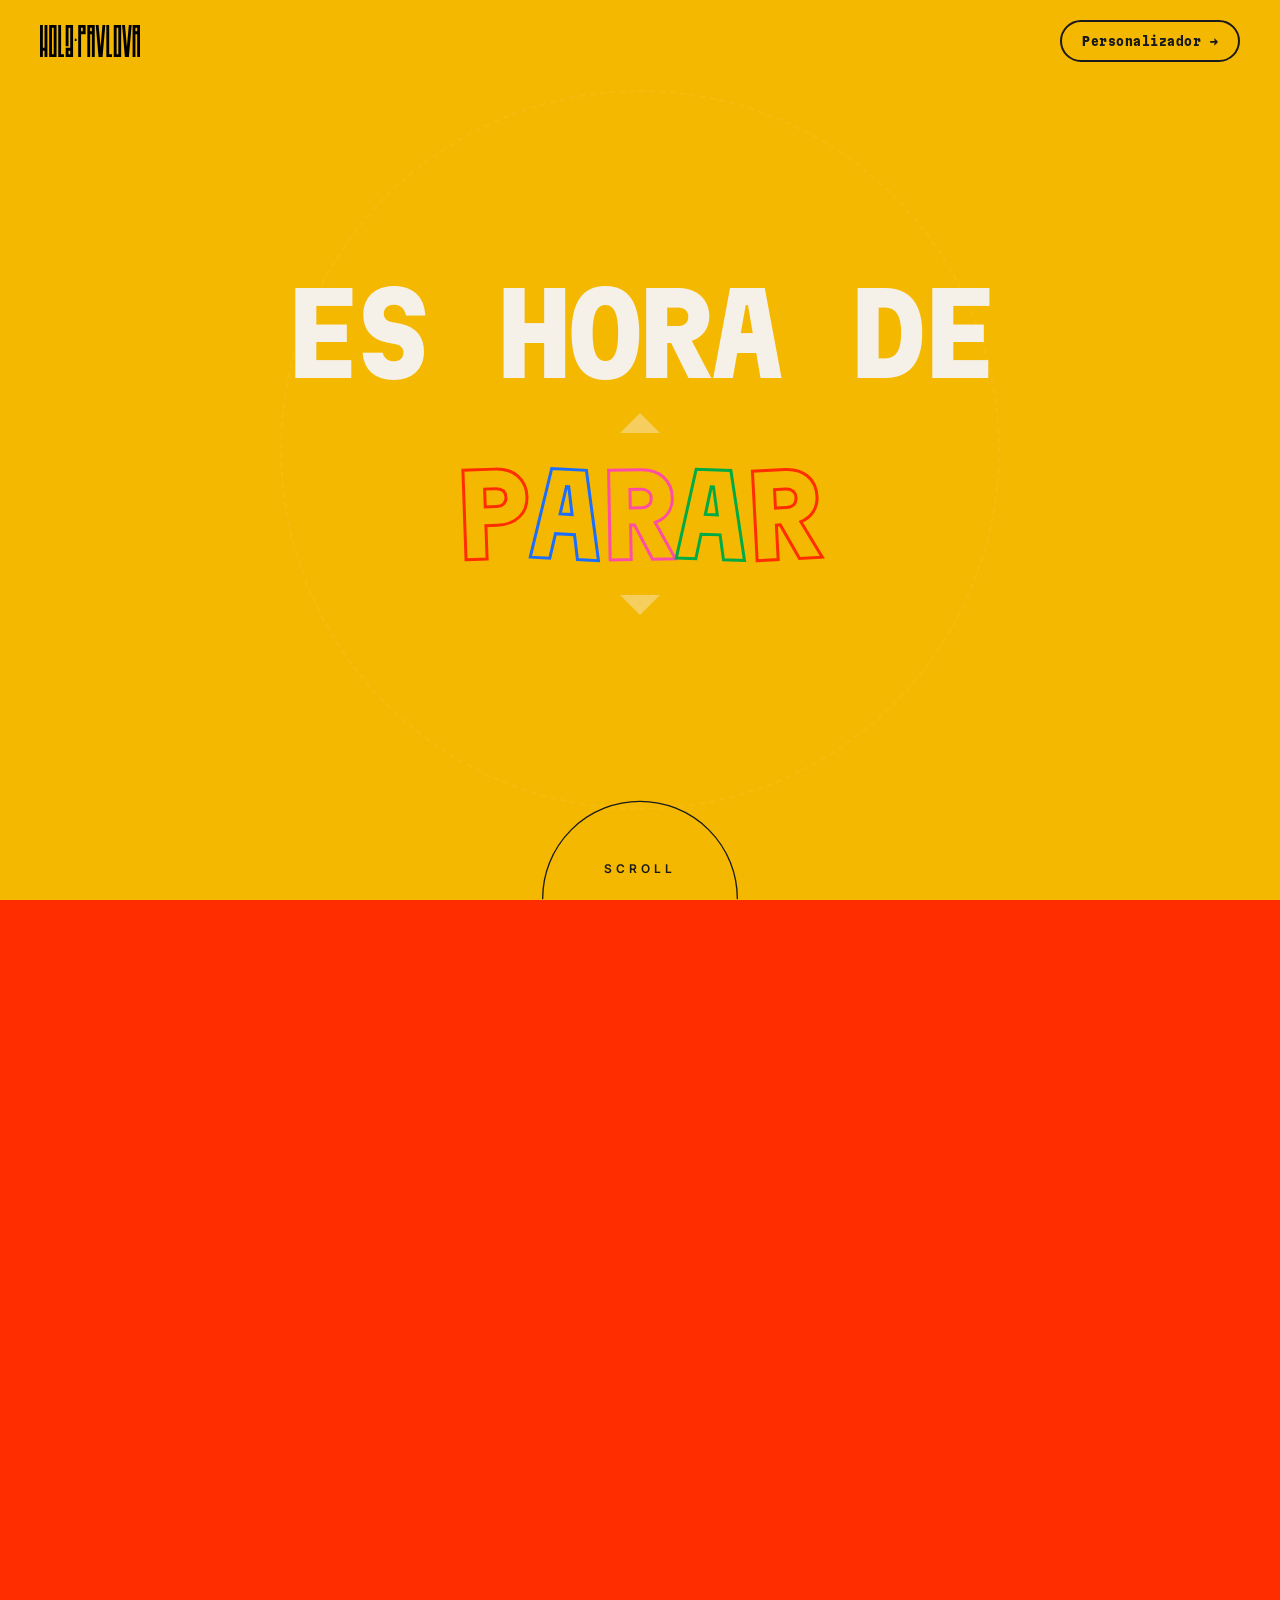
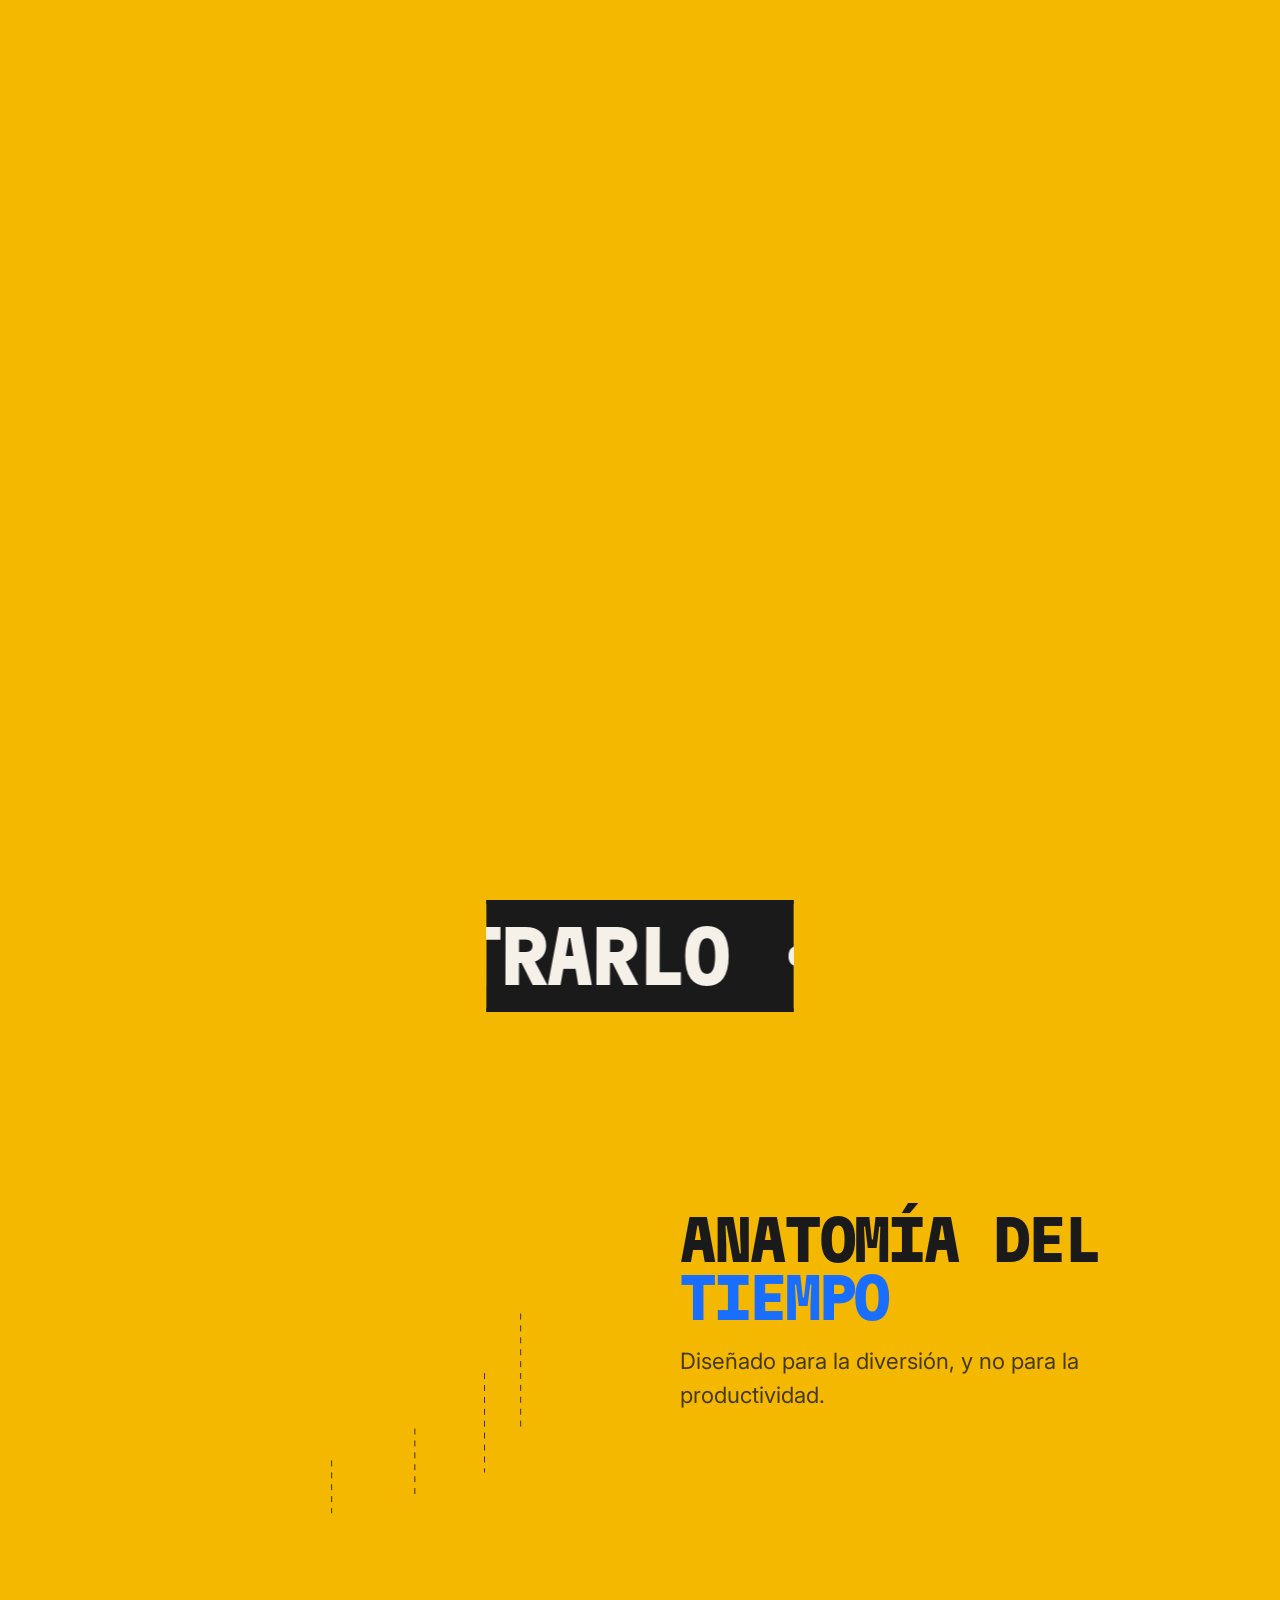
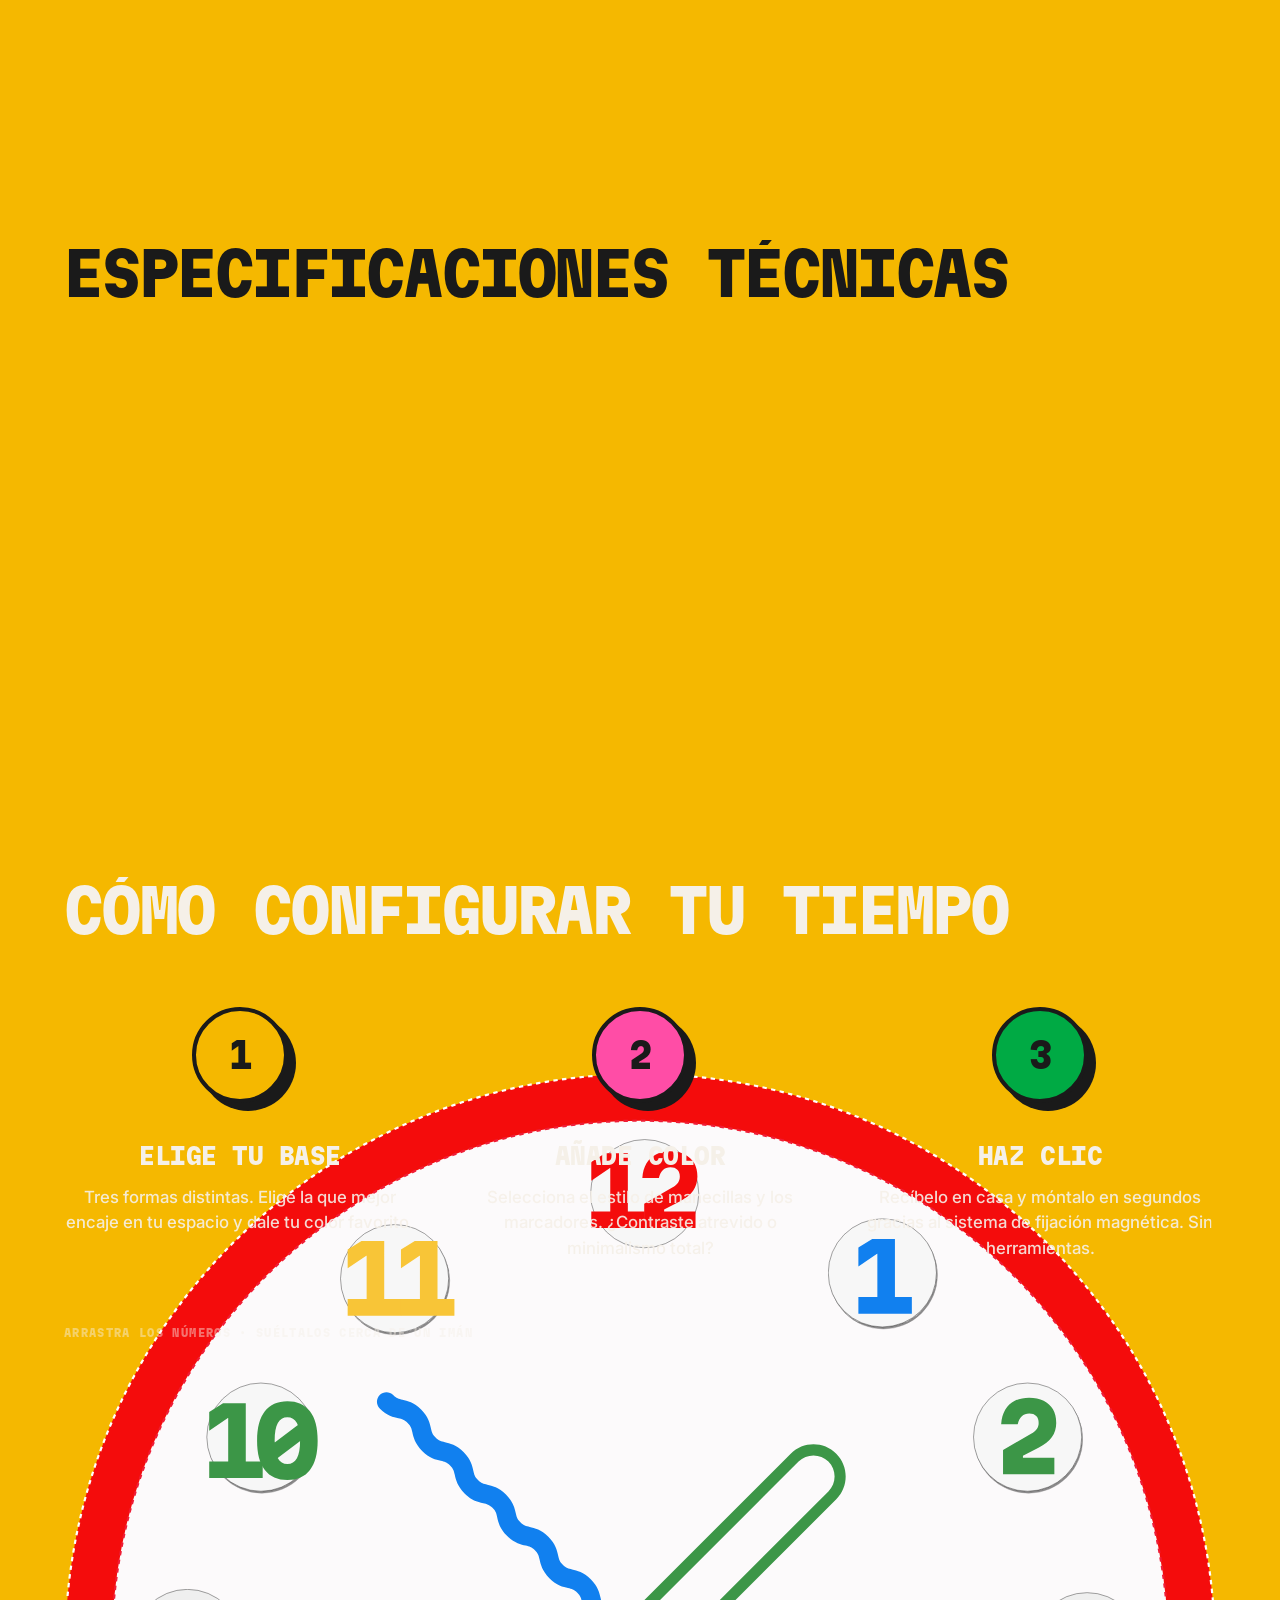
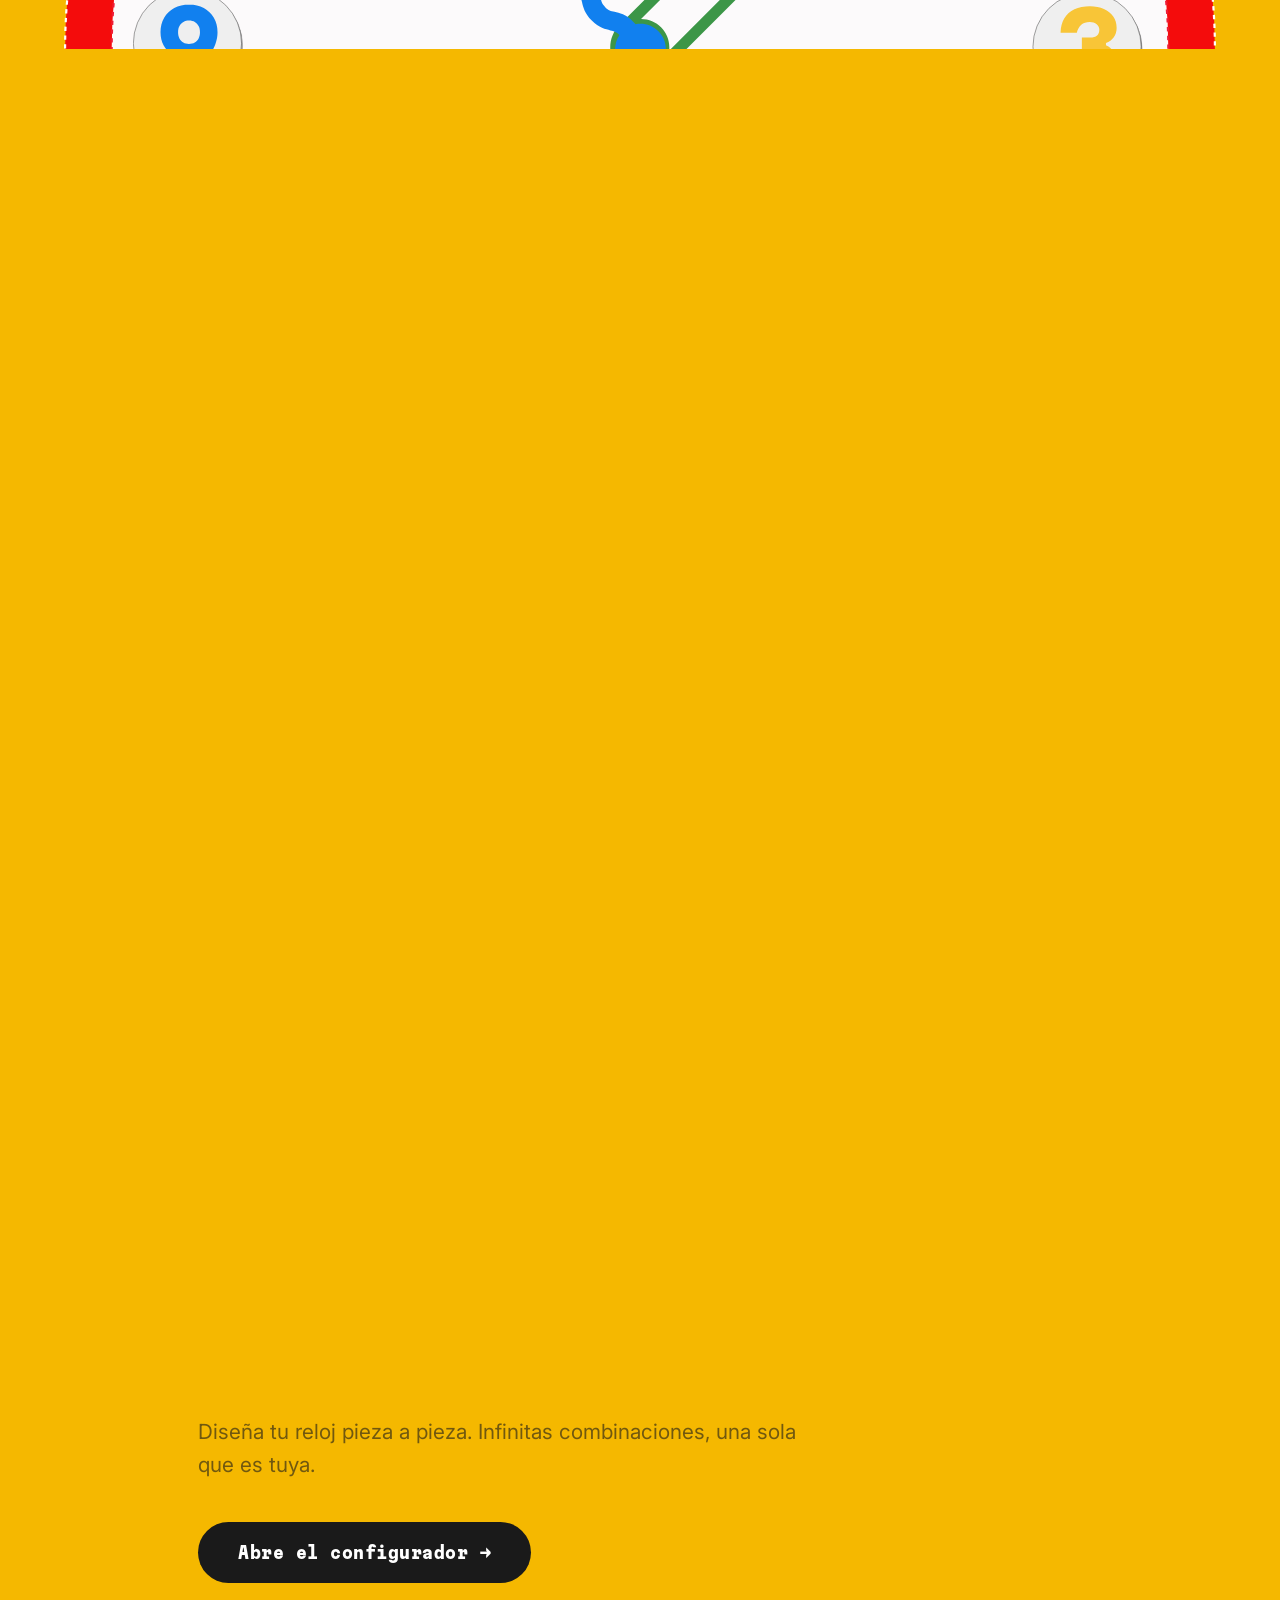
==== commit d3f52cbd: "Mejoras de accesibilidad y favicon nuevo" ====
--- a/index.html
+++ b/index.html
@@ -13,7 +13,11 @@
   <meta property="og:image"       content="https://holapavlova.es/img/og-preview.jpg">
   <meta name="twitter:card"       content="summary_large_image">
 
-  <link rel="icon" href="img/logonegro.svg" type="image/svg+xml">
+  <link rel="icon" href="img/favicon/favicon.ico" sizes="any">
+  <link rel="icon" href="img/favicon/favicon-32x32.png" type="image/png" sizes="32x32">
+  <link rel="icon" href="img/favicon/favicon-16x16.png" type="image/png" sizes="16x16">
+  <link rel="apple-touch-icon" href="img/favicon/apple-touch-icon.png">
+  <link rel="manifest" href="img/favicon/site.webmanifest">
 
   <link rel="preconnect" href="https://fonts.googleapis.com">
   <link rel="preconnect" href="https://fonts.gstatic.com" crossorigin>
--- a/css/home.css
+++ b/css/home.css
@@ -774,8 +774,29 @@
 
 @media (max-width: 767px) {
   .nav-home { padding: 16px var(--spacing-lg); }
-  .block-specs, .block-onboarding { padding: 5rem 0; }
+  .block-specs   { padding: 5rem 0; }
+  .block-onboarding { padding: 5rem 0 0; } /* sin padding inferior; height:100vh ya acota */
   .tech-list { margin-top: var(--spacing-lg); }
+
+  /* 1 — Hero: textos más grandes */
+  .timefor-static,
+  .timefor-word  { font-size: clamp(3.5rem, 14vw, 7rem); }
+  .manifesto-p1  { font-size: clamp(3.5rem, 14vw, 9rem); }
+
+  /* 2 — Blueprint: bajar el contenido para que el nav fijo no lo tape */
+  .block-two {
+    justify-content: flex-start;
+    padding-top: 68px;
+  }
+
+  /* 3 — Onboarding: más espacio entre pasos y reloj */
+  .onboarding-inner { gap: 5rem; }
+
+  /* 4 — CTA: sección más compacta en móvil */
+  .block-three {
+    min-height: auto;
+    padding: var(--spacing-xl) 0;
+  }
 }
 
 /* ── Print ───────────────────────────────────────────────────────── */
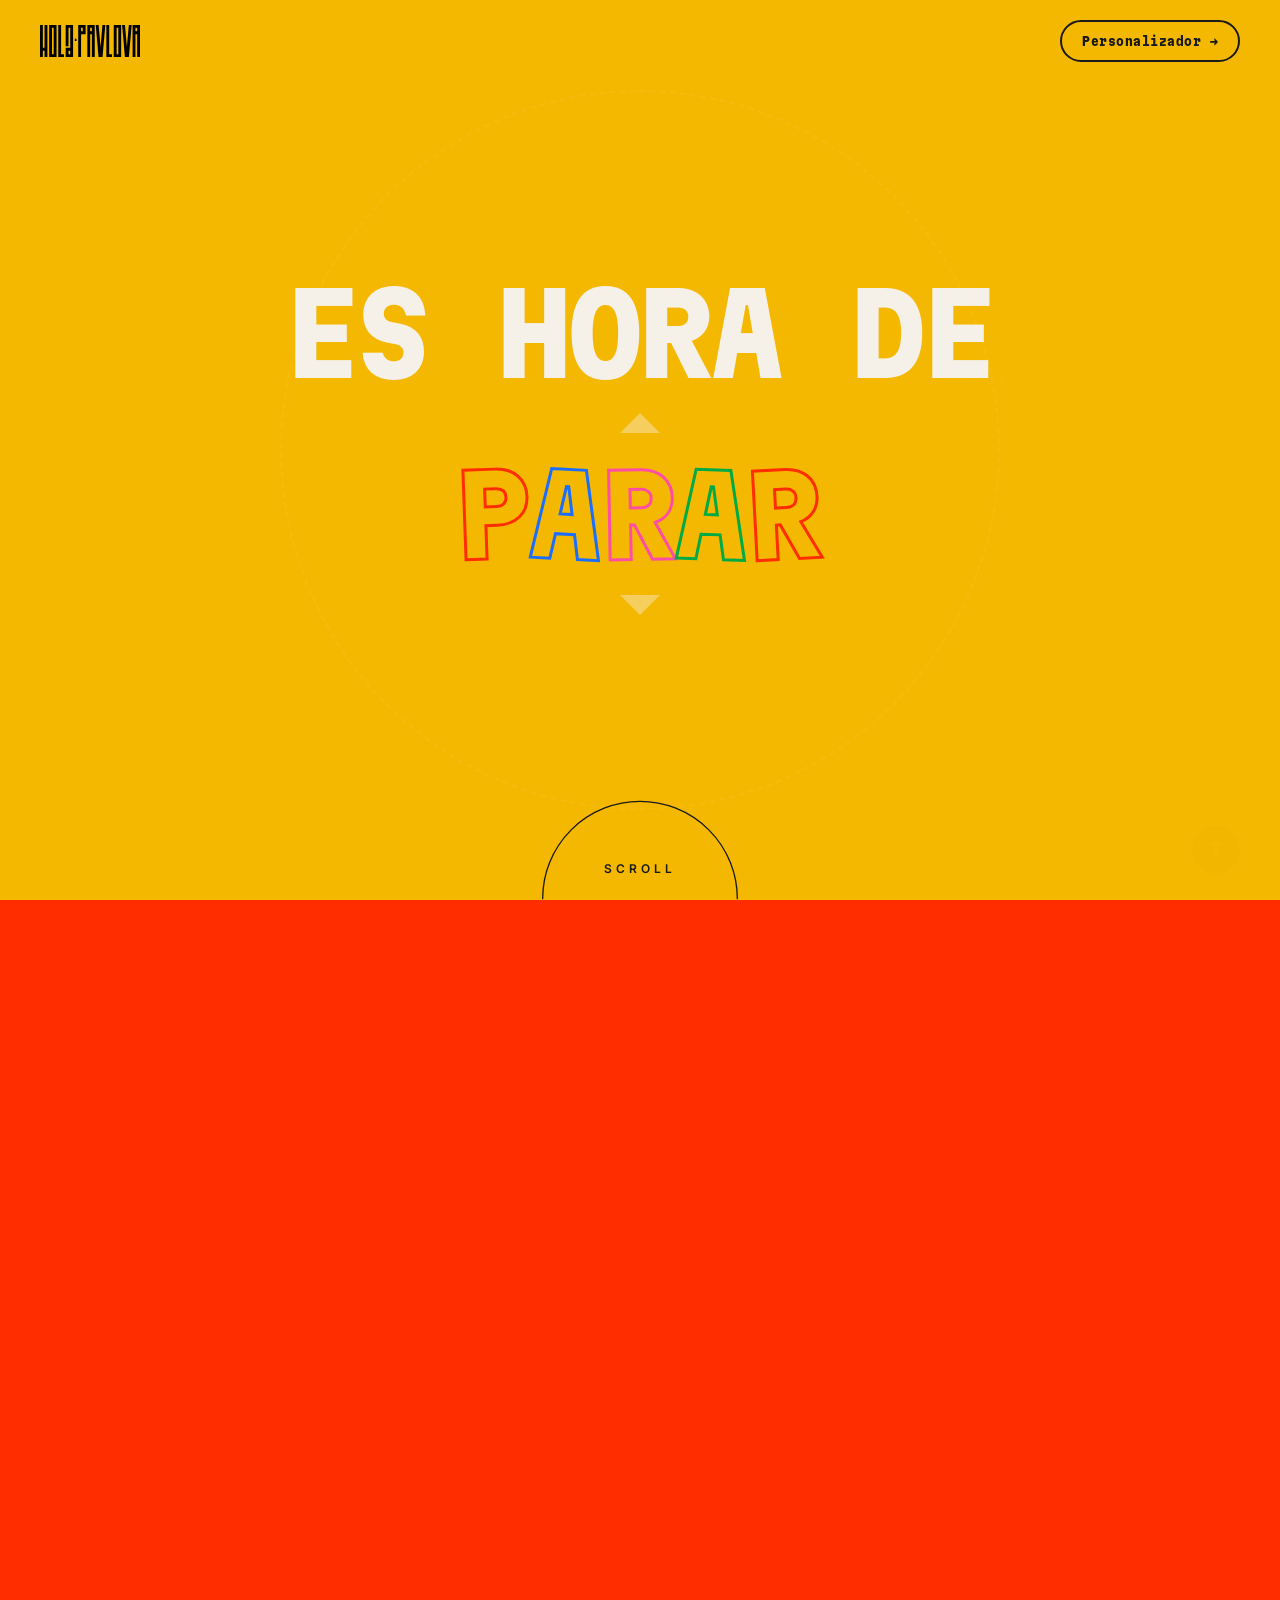
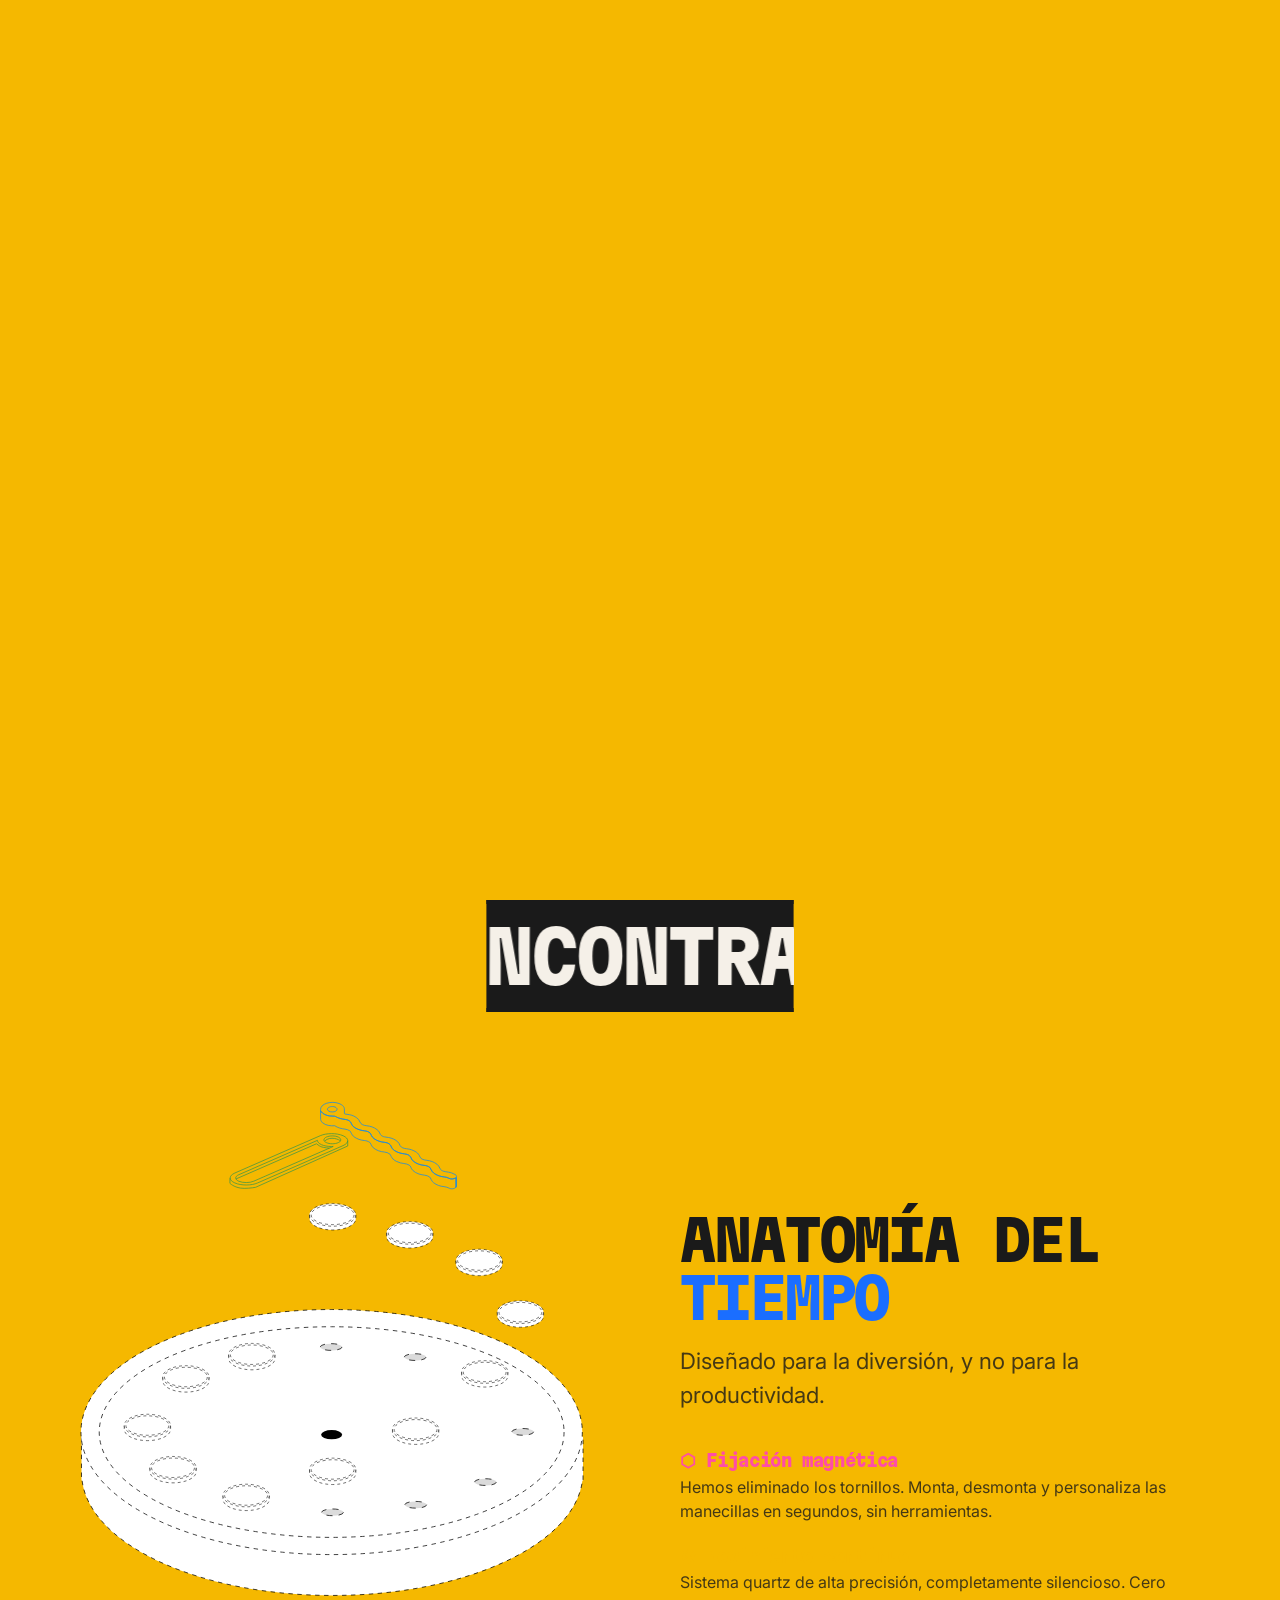
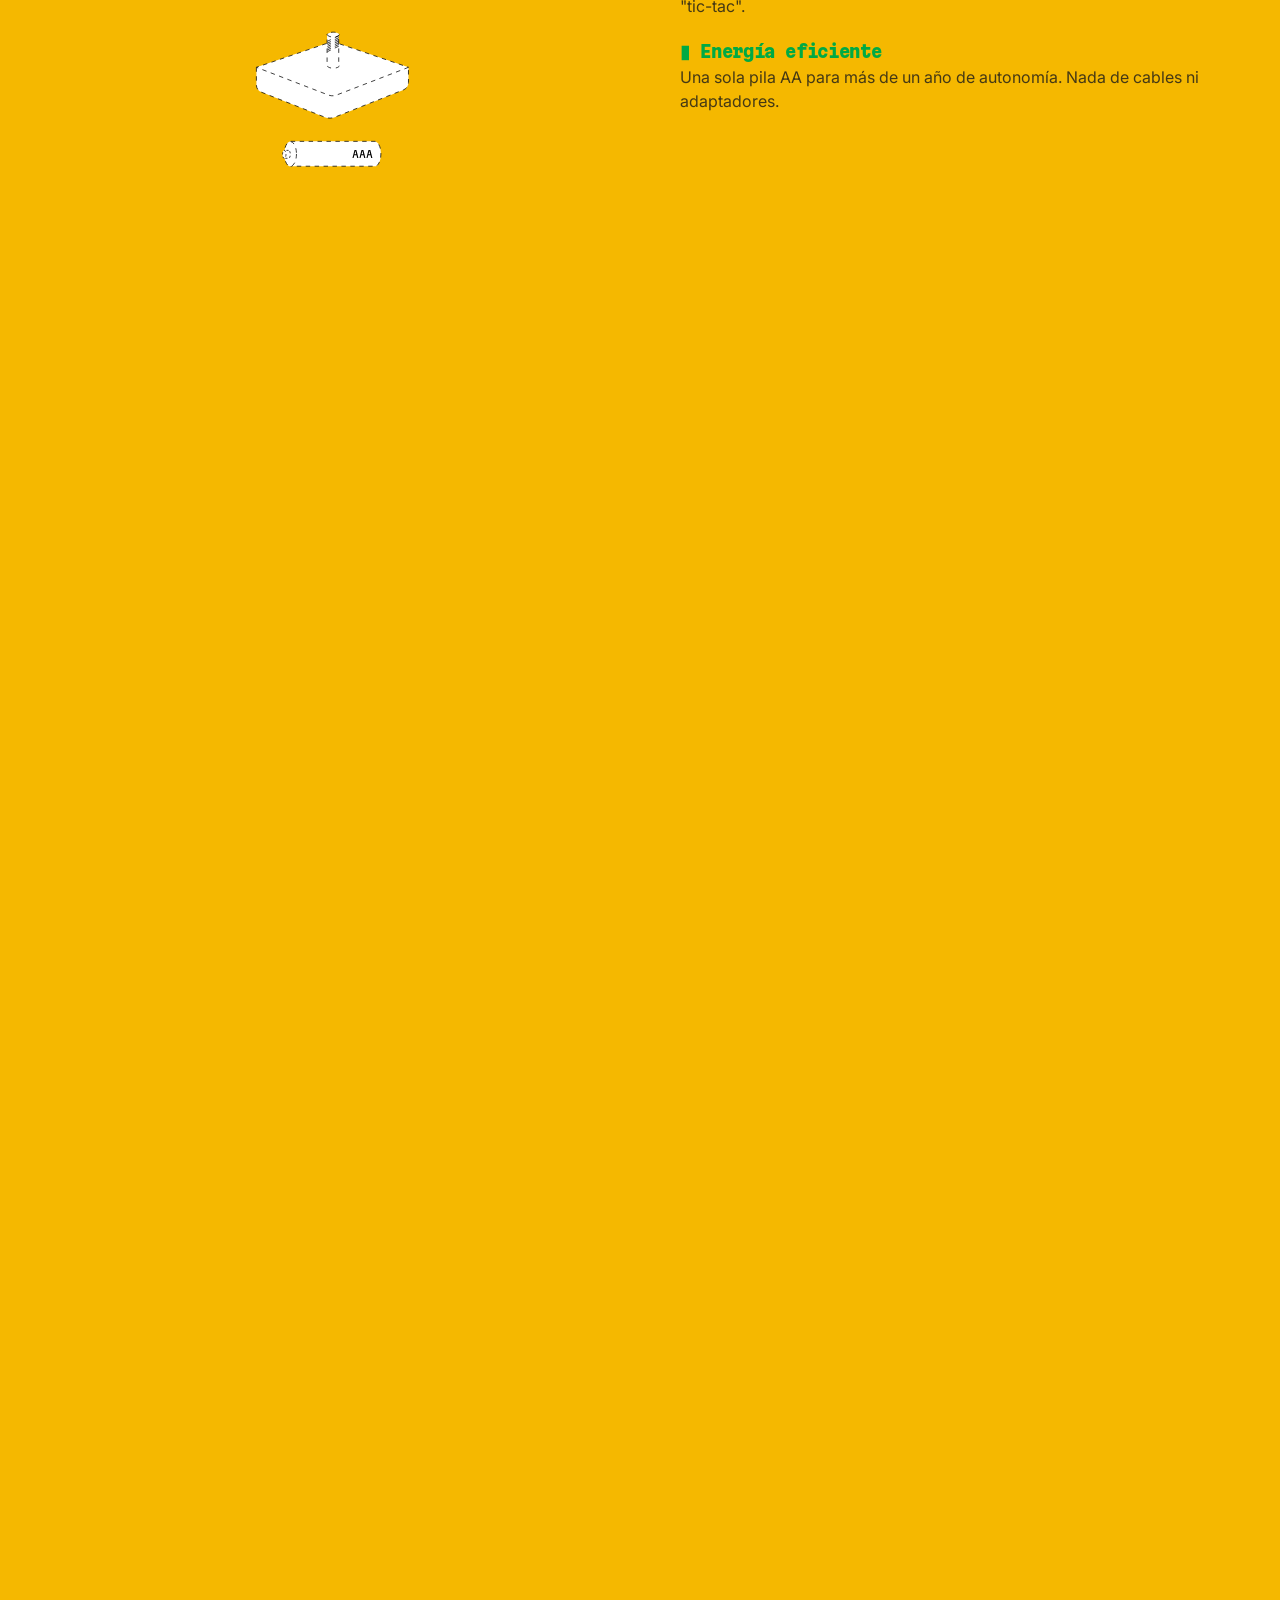
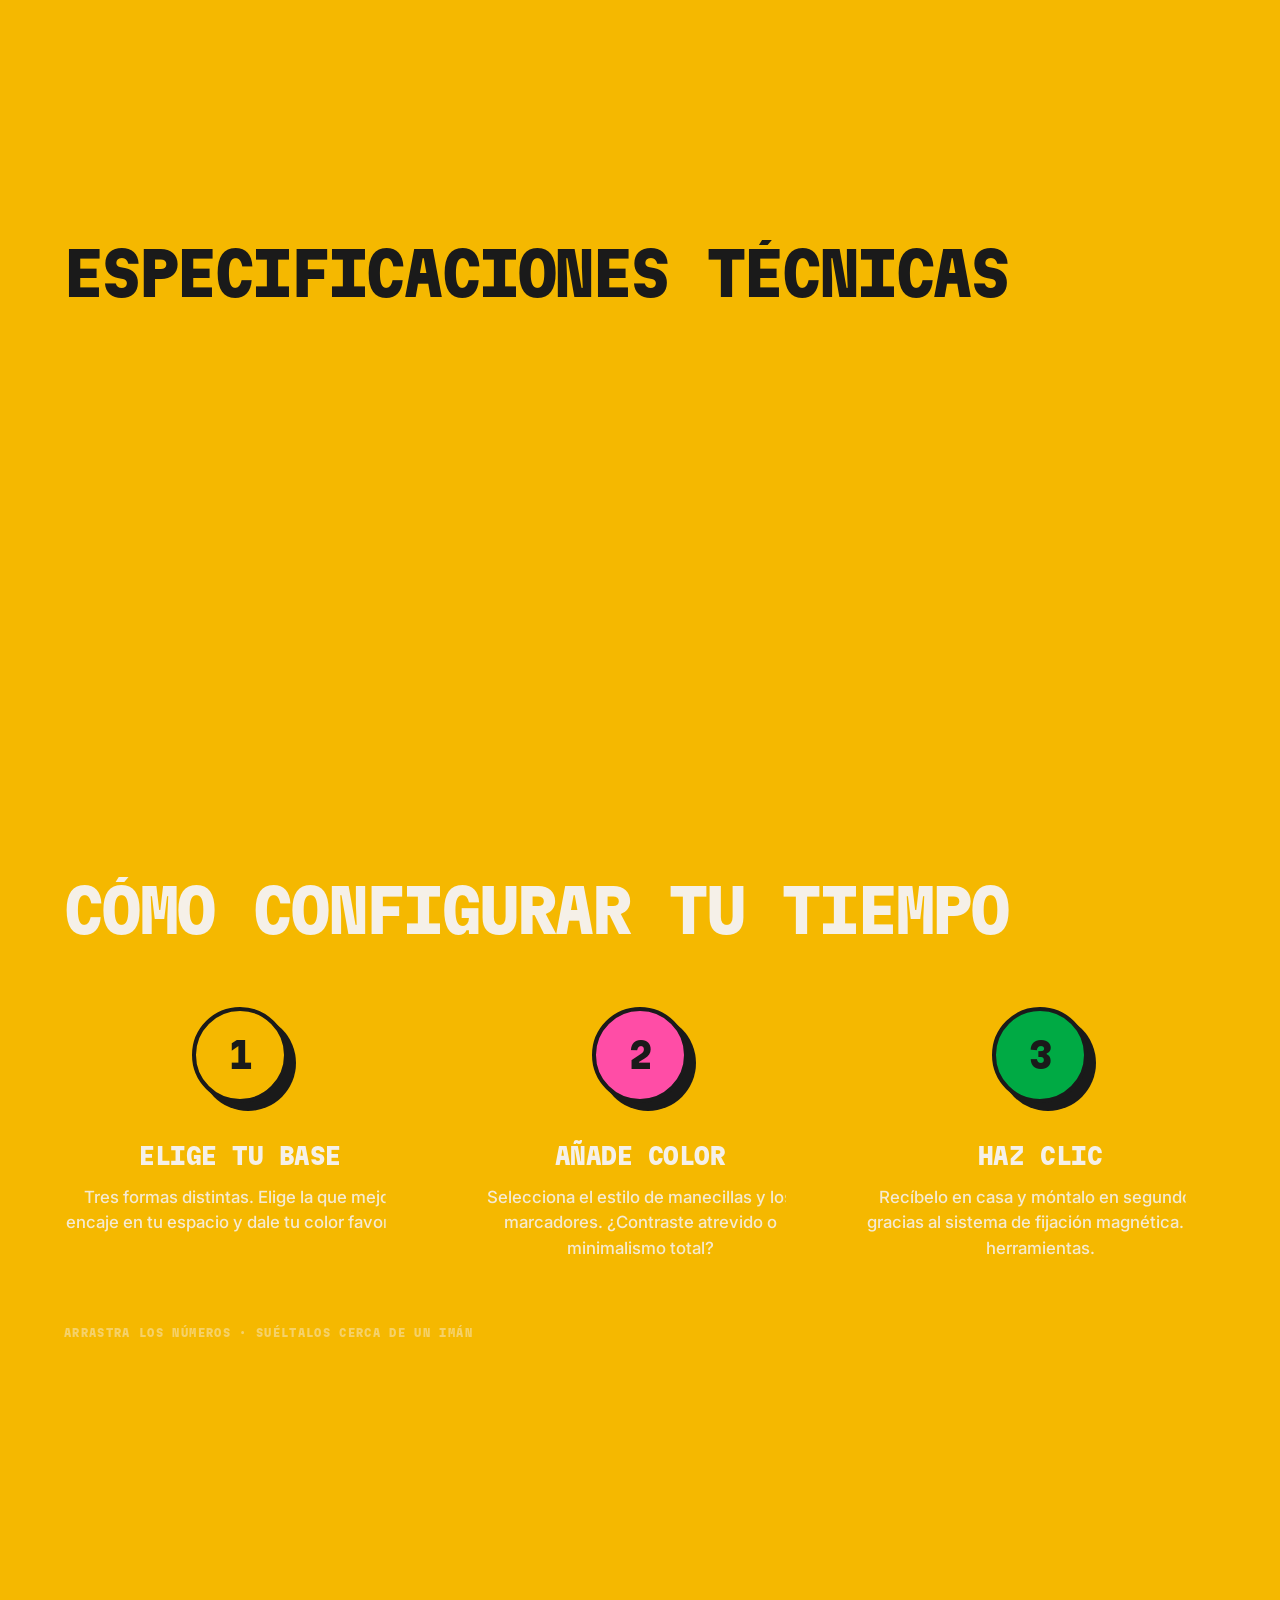
==== commit 2d834cd1: "Nav hide-on-scroll, onboarding mobile en scroll normal, reloj sin overlap y CTA unificado" ====
--- a/index.html
+++ b/index.html
@@ -259,7 +259,7 @@
       </g>
     </g>
   </g>
-  <line class="y" x1="337.5" y1="481.87" x2="337.5" y2="552.71"/>
+  <line class="y layer-lines" x1="337.5" y1="481.87" x2="337.5" y2="552.71"/>
   <g id="k" data-name="addon7" class="layer-addons">
     <path class="x" d="M307.76,494.57v5.42h.07c.99,7.96,14.52,14.27,31.06,14.27s30.07-6.31,31.06-14.27h.07v-5.42h-62.26Z"/>
     <g>
@@ -273,7 +273,7 @@
       </g>
     </g>
   </g>
-  <line class="y" x1="449.31" y1="439.02" x2="449.31" y2="529.71"/>
+  <line class="y layer-lines" x1="449.31" y1="439.02" x2="449.31" y2="529.71"/>
   <g id="l" data-name="addon6" class="layer-addons">
     <path class="x" d="M419.27,440.6v5.42h.07c.99,7.96,14.52,14.27,31.06,14.27s30.07-6.31,31.06-14.27h.07v-5.42h-62.26Z"/>
     <g>
@@ -287,7 +287,7 @@
       </g>
     </g>
   </g>
-  <line class="y" x1="543.05" y1="364.54" x2="543.05" y2="498.08"/>
+  <line class="y layer-lines" x1="543.05" y1="364.54" x2="543.05" y2="498.08"/>
   <g id="m" data-name="addon5" class="layer-addons">
     <path class="x" d="M512.19,363.51v5.42h.07c.99,7.96,14.52,14.27,31.06,14.27s30.07-6.31,31.06-14.27h.07v-5.42h-62.26Z"/>
     <g>
@@ -301,7 +301,7 @@
       </g>
     </g>
   </g>
-  <line class="y" x1="591.61" y1="284.36" x2="591.61" y2="441.61"/>
+  <line class="y layer-lines" x1="591.61" y1="284.36" x2="591.61" y2="441.61"/>
   <g id="n" data-name="addon4" class="layer-addons">
     <path class="x" d="M560.19,283.08v5.42h.07c.99,7.96,14.52,14.27,31.06,14.27s30.07-6.31,31.06-14.27h.07v-5.42h-62.26Z"/>
     <g>
@@ -642,6 +642,7 @@
 
           <div class="cta-onboarding">
             <h2 class="cta-title">¿Listo para<br>hacer el tiempo?</h2>
+            <p class="cta-sub">Diseña tu reloj pieza a pieza. Infinitas combinaciones, una sola que es tuya.</p>
             <a href="configurador.html" class="cta-link" data-transition>Abre el configurador →</a>
           </div>
 
@@ -649,16 +650,6 @@
       </div>
     </section>
 
-    <!-- ── BLOQUE: CTA CONFIGURADOR ───────────────────────────────── -->
-    <section id="block-three" class="block-three">
-      <div class="block-wrap">
-        <div class="cta-inner">
-          <h2 class="cta-title" data-reveal>¿Listo para<br>hacer el tiempo?</h2>
-          <p class="cta-sub">Diseña tu reloj pieza a pieza. Infinitas combinaciones, una sola que es tuya.</p>
-          <a href="configurador.html" class="cta-link" data-transition>Abre el configurador →</a>
-        </div>
-      </div>
-    </section>
 
   </main>
 
--- a/css/home.css
+++ b/css/home.css
@@ -90,7 +90,10 @@
   align-items: center;
   justify-content: space-between;
   padding: 20px var(--spacing-xl);
-}
+  transition: transform 0.35s ease, background-color 0.3s ease;
+}
+
+.nav-home--hidden { transform: translateY(-100%); }
 
 .nav-logo {
   font-family: var(--font-titulo);
@@ -128,10 +131,7 @@
 
 .nav-pill:hover { transform: translateY(-1px); }
 
-.nav-home--scrolled {
-  background-color: var(--color-amarillo);
-  transition: background-color 0.3s ease;
-}
+.nav-home--scrolled { background-color: var(--color-amarillo); }
 
 
 
@@ -578,6 +578,7 @@
 
 /* layout columna: pasos arriba + reloj asomando abajo */
 .onboarding-inner {
+  width: 100%;
   display: flex;
   flex-direction: column;
   gap: 3rem;
@@ -593,8 +594,8 @@
 .config-demo {
   position: relative;
   z-index: 1;
-  width: min(90vw, 1400px);
-  margin: 0 auto;
+  width: min(90vw, 85vh);
+  align-self: center;
   display: block;
 }
 
@@ -685,18 +686,6 @@
 }
 
 /* ── CTA final ───────────────────────────────────────────────────── */
-.block-three {
-  position: relative;
-  width: 100%;
-  min-height: 100vh;
-  display: flex;
-  align-items: center;
-  justify-content: flex-start;
-  padding: var(--spacing-xl) 0;
-  color: var(--color-negro);
-}
-
-.cta-inner { max-width: 56rem; text-align: left; }
 
 .cta-title {
   font-family: var(--font-titulo);
@@ -775,7 +764,9 @@
 @media (max-width: 767px) {
   .nav-home { padding: 16px var(--spacing-lg); }
   .block-specs   { padding: 5rem 0; }
-  .block-onboarding { padding: 5rem 0 0; } /* sin padding inferior; height:100vh ya acota */
+  /* en mobile: scroll normal, sin pin; la sección crece al contenido */
+  .block-onboarding { height: auto; overflow: visible; padding: 5rem 0 5rem; }
+  .cta-onboarding   { opacity: 1; }
   .tech-list { margin-top: var(--spacing-lg); }
 
   /* 1 — Hero: textos más grandes */
@@ -788,15 +779,17 @@
     justify-content: flex-start;
     padding-top: 68px;
   }
-
-  /* 3 — Onboarding: más espacio entre pasos y reloj */
-  .onboarding-inner { gap: 5rem; }
-
-  /* 4 — CTA: sección más compacta en móvil */
-  .block-three {
-    min-height: auto;
-    padding: var(--spacing-xl) 0;
-  }
+  .blueprint-wrap { margin-top: var(--spacing-lg); }
+
+  /* 3 — Onboarding: steps con descripción, columna única, centrados */
+  #block-onboarding .block-heading { margin-bottom: 2rem; }
+  .onboarding-inner { gap: 2rem; }
+  .steps-grid { width: 100%; gap: 2rem; }
+  .step-item { align-self: center; }
+  .step-num { width: 64px; height: 64px; font-size: 1.5rem; margin-bottom: 12px; box-shadow: 4px 4px 0 0 var(--color-negro); }
+  .step-item h3 { font-size: 1.125rem; margin-bottom: 8px; }
+  .step-item p { font-size: 0.875rem; }
+
 }
 
 /* ── Print ───────────────────────────────────────────────────────── */
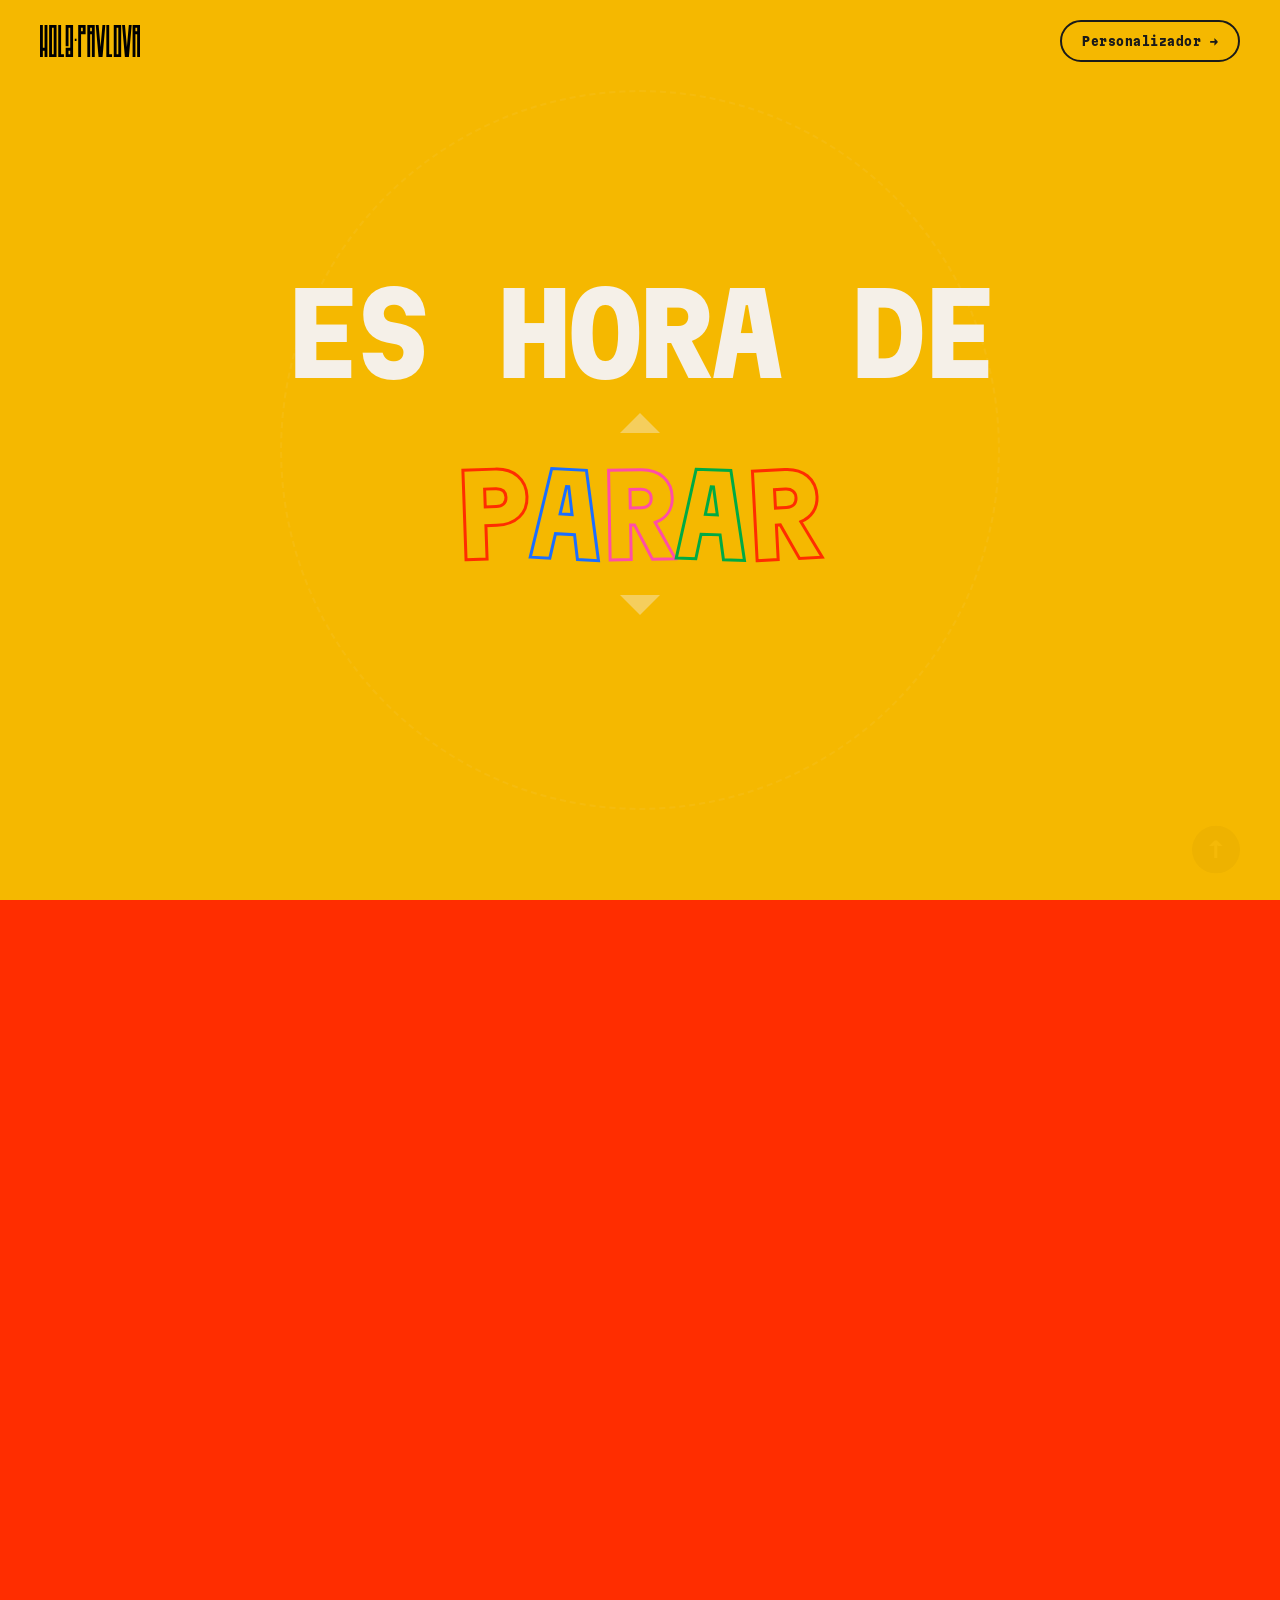
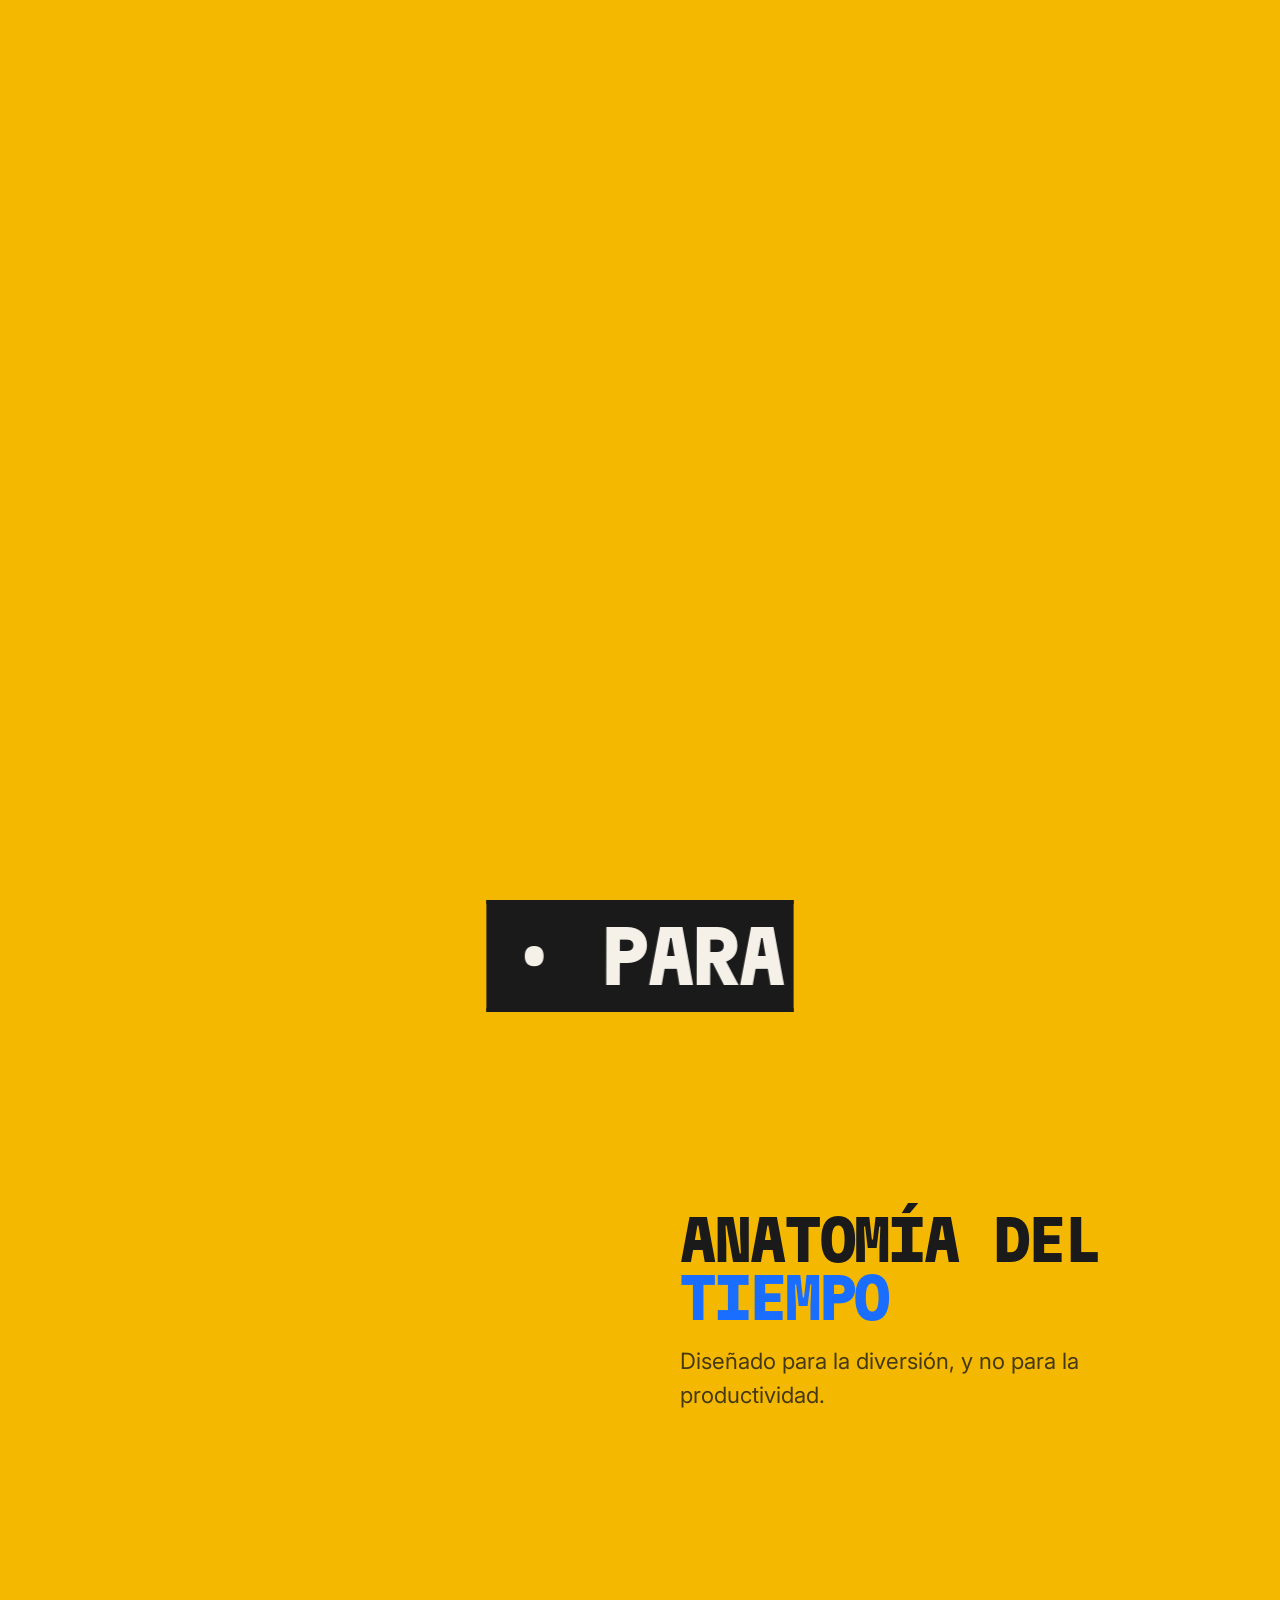
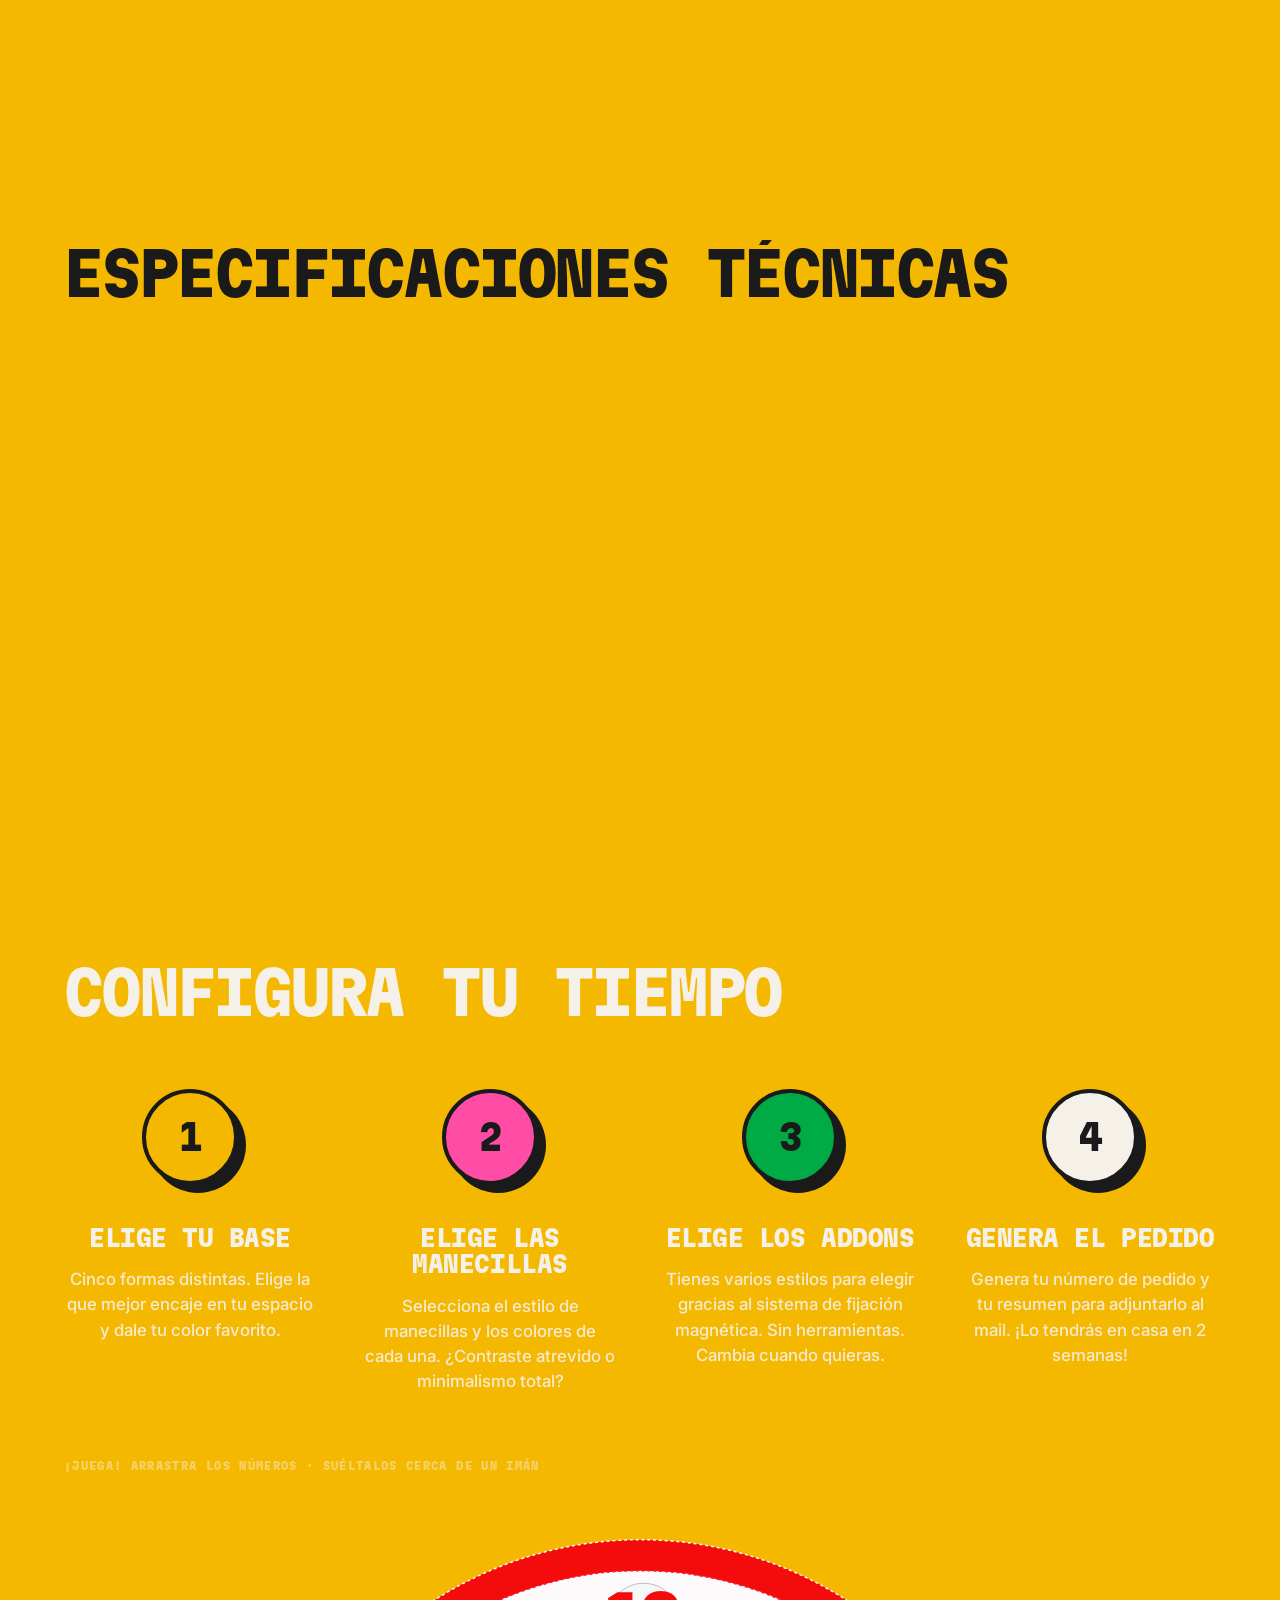
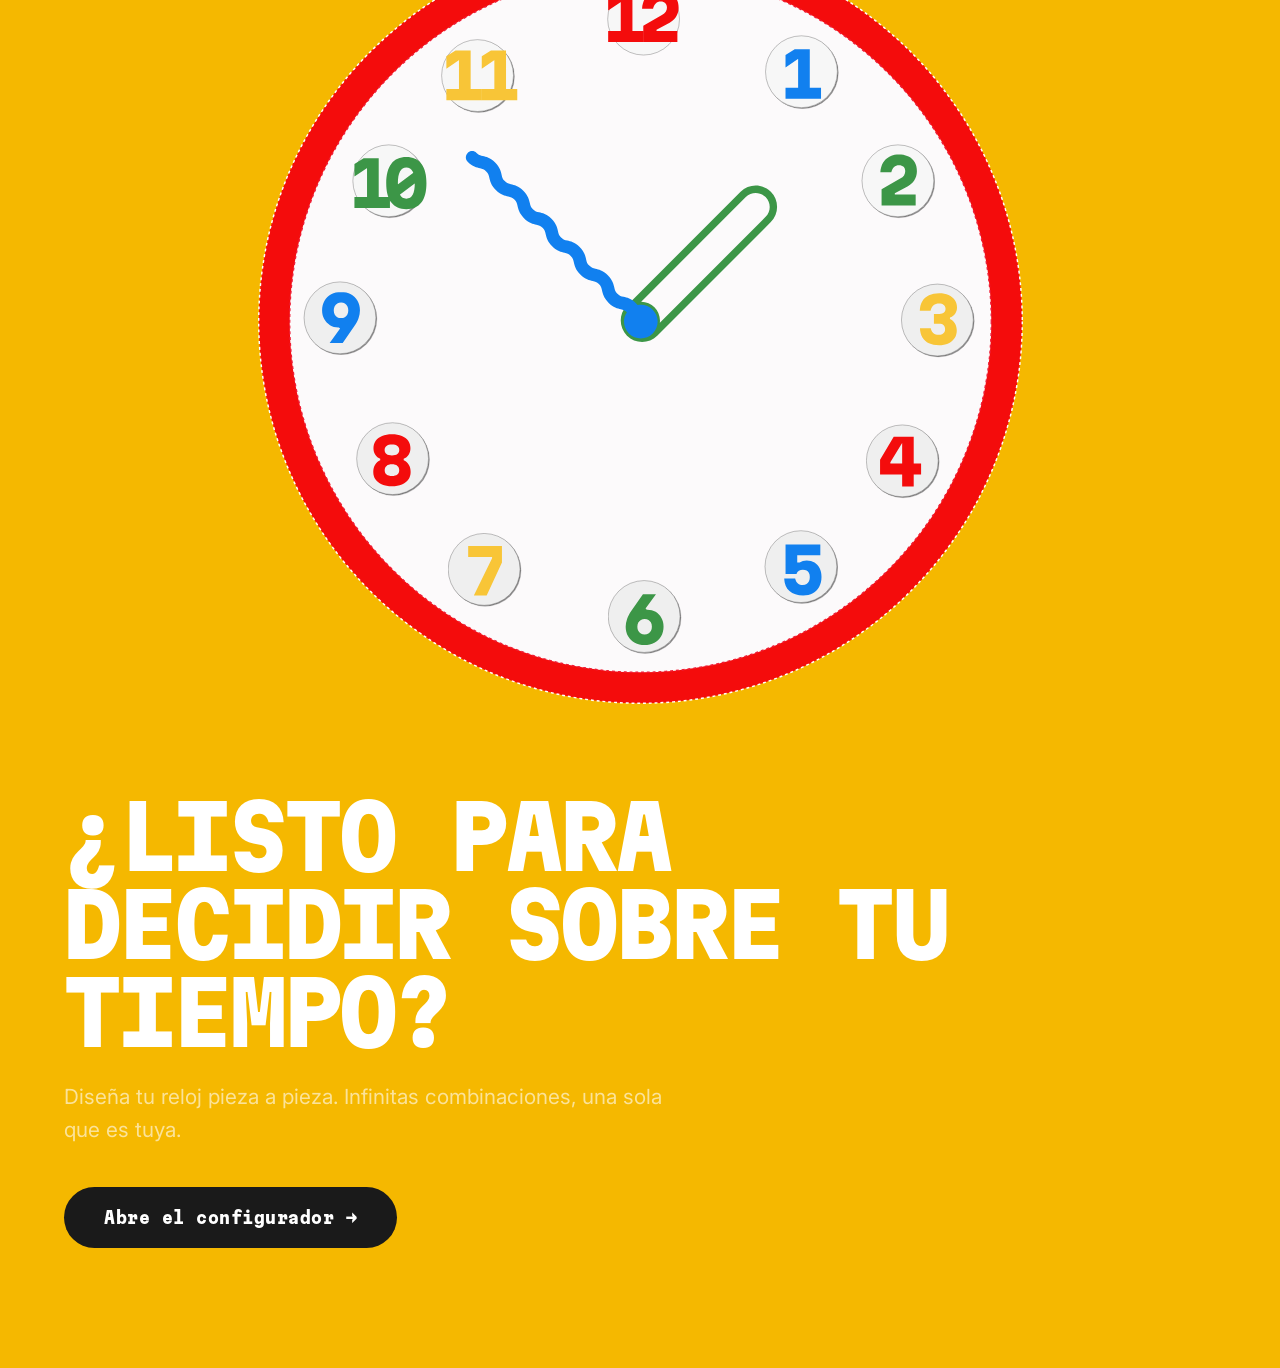
==== commit 5f78a462: "ajustes de onboarding" ====
--- a/index.html
+++ b/index.html
@@ -89,8 +89,8 @@
 
       <div class="scroll-arc-wrap" aria-hidden="true">
         <svg class="scroll-arc-svg" viewBox="0 0 300 168" fill="none" xmlns="http://www.w3.org/2000/svg">
-          <path d="M4 166 A146 146 0 0 1 296 166" stroke="currentColor" stroke-width="2" stroke-linecap="round"/>
-          <text x="150" y="128" text-anchor="middle" font-family="'Inter', sans-serif" font-size="18" letter-spacing="6" fill="currentColor" font-weight="600">SCROLL</text>
+          <path class="arc-path" d="M4 166 A146 146 0 0 1 296 166" stroke="currentColor" stroke-width="2" stroke-linecap="round"/>
+          <text class="arc-text" x="150" y="128" text-anchor="middle" font-family="'Inter', sans-serif" font-size="18" letter-spacing="6" fill="currentColor" font-weight="600">SCROLL</text>
         </svg>
       </div>
     </section>
@@ -100,10 +100,10 @@
       <div class="block-one-grid" aria-hidden="true"></div>
 
       <div class="rushed-container">
-        <h1 class="rushed-text">¿SCROLLEAR = PERDER EL TIEMPO?</h1>
-      </div>
-
-      <div class="stop-text">Para.</div>
+        <h1 class="rushed-text">SI PIENSAS QUE SCROLLEAR ES PERDER EL TIEMPO...</h1>
+      </div>
+
+      <div class="stop-text">Sigue, que aquí lo encuentras</div>
 
       <div class="manifesto-p1">
         <span class="manifesto-letter">I</span><span class="manifesto-letter">T</span><span class="manifesto-letter">'</span><span class="manifesto-letter">S</span> <span class="manifesto-letter">F</span><span class="manifesto-letter">U</span><span class="manifesto-letter">N</span> <br class="br-mobile">
@@ -384,16 +384,16 @@
 
           <div class="tech-list">
             <div class="tech-text-1">
-              <h3 class="text-rosa">⬡ Fijación magnética</h3>
-              <p>Hemos eliminado los tornillos. Monta, desmonta y personaliza las manecillas en segundos, sin herramientas.</p>
+              <h3 class="text-rosa">⬡ Fijación de addons magnética</h3>
+              <p>Cambia los números cuando quieras. Tanto de estilo, como de orden (si te sientes traviesx)</p>
             </div>
             <div class="tech-text-2">
-              <h3 class="text-amarillo">⚙ Movimiento continuo</h3>
-              <p>Sistema quartz de alta precisión, completamente silencioso. Cero "tic-tac".</p>
+              <h3 class="text-amarillo">⚙ Manecillas a tu gusto</h3>
+              <p>Elige las manecillas que más vayan con tu estilo. Hay varias formas y muchos colores. ¡Mix&Match!</p>
             </div>
             <div class="tech-text-3">
-              <h3 class="text-verde">▮ Energía eficiente</h3>
-              <p>Una sola pila AA para más de un año de autonomía. Nada de cables ni adaptadores.</p>
+              <h3 class="text-verde">▮ Una pila de tiempo</h3>
+              <p>Una sola pila AA. Nada de cables ni adaptadores. Mecanismo silencioso. </p>
             </div>
           </div>
         </div>
@@ -412,9 +412,10 @@
             <span class="spec-icon text-azul">📐</span>
             <h4>Dimensiones</h4>
             <ul>
-              <li>Diámetro: 24 cm</li>
-              <li>Grosor: 2.5 cm</li>
-              <li>Peso: ~300 g</li>
+              <li>Diámetro base aproximado: ∅ 24 cm</li>
+              <li>Grosor total perfil: 3.5 cm</li>
+              <li>Peso: ~300 g (depende del modelo)</li>
+              <li>Addon: ∅ 2,5 cm</li>
             </ul>
           </div>
           <div class="spec-card">
@@ -424,27 +425,27 @@
             <ul>
               <li>Base: PLA+</li>
               <li>Manecillas: PLA+</li>
-              <li>Impresión FDM 3D</li>
+              <li>Impresión 3D hecha en España a demanda</li>
             </ul>
           </div>
           <div class="spec-card">
             <span class="spec-card-idx">03</span>
             <span class="spec-icon text-verde">⚙</span>
-            <h4>Mecanismo</h4>
+            <h4>Mix&Match</h4>
             <ul>
-              <li>Quartz de precisión</li>
-              <li>Movimiento continuo</li>
-              <li>Silencioso (sin tic-tac)</li>
+              <li>Addons magnéticos para personalización</li>
+              <li>Imanes: ∅ 6 mm x 2 mm </li>
+              <li>Si tienes alguna petición, ¡contáctanos!</li>
             </ul>
           </div>
           <div class="spec-card">
             <span class="spec-card-idx">04</span>
             <span class="spec-icon text-amarillo">▮</span>
-            <h4>Energía</h4>
+            <h4>Energía y mecanismo</h4>
             <ul>
-              <li>1× pila AA (incluida)</li>
-              <li>Autonomía: ~18 meses</li>
-              <li>Cambio magnético fácil</li>
+              <li>1× pila AA (no incluida)</li>
+              <li>Mecanismo silencioso (sin tic-tac)</li>
+              <li>Cambio magnético fácil para addons</li>
             </ul>
           </div>
         </div>
@@ -454,7 +455,7 @@
 <!-- ── BLOQUE: ONBOARDING ─────────────────────────────────────── -->
     <section id="block-onboarding" class="block-onboarding">
       <div class="block-wrap">
-        <h2 class="block-heading" data-reveal>Cómo configurar <br class="br-mobile">tu tiempo</h2>
+        <h2 class="block-heading" data-reveal>CONFIGURA <br class="br-mobile">tu tiempo</h2>
 
         <div class="onboarding-inner">
 
@@ -464,21 +465,26 @@
             <div class="step-item" data-reveal>
               <div class="step-num bg-amarillo">1</div>
               <h3>Elige tu base</h3>
-              <p>Tres formas distintas. Elige la que mejor encaje en tu espacio y dale tu color favorito.</p>
+              <p>Cinco formas distintas. Elige la que mejor encaje en tu espacio y dale tu color favorito.</p>
             </div>
             <div class="step-item" data-reveal>
               <div class="step-num bg-rosa">2</div>
-              <h3>Añade color</h3>
-              <p>Selecciona el estilo de manecillas y los marcadores. ¿Contraste atrevido o minimalismo total?</p>
+              <h3>Elige las manecillas</h3>
+              <p>Selecciona el estilo de manecillas y los colores de cada una. ¿Contraste atrevido o minimalismo total?</p>
             </div>
             <div class="step-item" data-reveal>
               <div class="step-num bg-verde">3</div>
-              <h3>Haz clic</h3>
-              <p>Recíbelo en casa y móntalo en segundos gracias al sistema de fijación magnética. Sin herramientas.</p>
+              <h3>Elige los addons</h3>
+              <p>Tienes varios estilos para elegir gracias al sistema de fijación magnética. Sin herramientas. Cambia cuando quieras.</p>
             </div>
-          </div>
-
-          <p class="config-hint">Arrastra los números · suéltalos cerca de un imán</p>
+            <div class="step-item" data-reveal>
+              <div class="step-num bg-blanco-roto">4</div>
+              <h3>Genera el pedido</h3>
+              <p>Genera tu número de pedido y tu resumen para adjuntarlo al mail. ¡Lo tendrás en casa en 2 semanas!</p>
+            </div>            
+          </div>
+
+          <p class="config-hint">¡JUEGA! Arrastra los números · suéltalos cerca de un imán</p>
 
           <div class="config-demo">
             <svg id="magnet-svg" data-name="reloj-imanes-drag" xmlns="http://www.w3.org/2000/svg" viewBox="0 0 1576.48 1576.48">
@@ -641,7 +647,7 @@
           </div>
 
           <div class="cta-onboarding">
-            <h2 class="cta-title">¿Listo para<br>hacer el tiempo?</h2>
+            <h2 class="cta-title">¿Listo para<br>decidir sobre tu tiempo?</h2>
             <p class="cta-sub">Diseña tu reloj pieza a pieza. Infinitas combinaciones, una sola que es tuya.</p>
             <a href="configurador.html" class="cta-link" data-transition>Abre el configurador →</a>
           </div>
--- a/css/home.css
+++ b/css/home.css
@@ -141,9 +141,10 @@
 .text-azul     { color: var(--color-azul); }
 .text-verde    { color: var(--color-verde); }
 .text-rosa     { color: var(--color-rosa); }
-.bg-amarillo   { background: var(--color-amarillo); }
-.bg-rosa       { background: var(--color-rosa); }
-.bg-verde      { background: var(--color-verde); }
+.bg-amarillo     { background: var(--color-amarillo); }
+.bg-rosa         { background: var(--color-rosa); }
+.bg-verde        { background: var(--color-verde); }
+.bg-blanco-roto  { background: var(--color-blanco-roto); }
 
 .br-mobile  { display: none; }
 .br-desktop { display: none; }
@@ -309,7 +310,7 @@
   transform: translateX(-50%);
   width: min(28vw, 200px);
   color: var(--color-negro);
-  animation: arcRise 0.9s cubic-bezier(0.22, 1, 0.36, 1) 0.9s both;
+  transition: opacity 0.4s ease;
 }
 
 .scroll-arc-svg {
@@ -318,9 +319,23 @@
   display: block;
 }
 
-@keyframes arcRise {
-  from { transform: translateX(-50%) translateY(65%); opacity: 0; }
-  to   { transform: translateX(-50%) translateY(0);   opacity: 1; }
+.arc-path {
+  stroke-dasharray: 460;
+  stroke-dashoffset: 460;
+  animation: arcDraw 1s cubic-bezier(0.22, 1, 0.36, 1) 0.8s both;
+}
+
+.arc-text {
+  opacity: 0;
+  animation: arcTextFade 0.4s ease 1.65s both;
+}
+
+@keyframes arcDraw {
+  to { stroke-dashoffset: 0; }
+}
+
+@keyframes arcTextFade {
+  to { opacity: 1; }
 }
 
 /* ════════════════════════════════════════════════════════════════
@@ -357,7 +372,7 @@
   color: var(--color-rojo);
   line-height: 1.05;
   letter-spacing: -0.03em;
-  font-size: clamp(5rem, 18vw, 20rem);
+  font-size: min(13vw, 18vh);
   mix-blend-mode: multiply;
   width: 100%;
   padding: 0 var(--spacing-lg);
@@ -384,8 +399,10 @@
   font-family: var(--font-titulo);
   font-weight: 800;
   line-height: 1.05;
-  max-width: 72rem;
-  font-size: clamp(2.5rem, 9vw, 9rem);
+  left: 0;
+  right: 0;
+  text-align: center;
+  font-size: clamp(3rem, 12vw, 13rem);
 }
 
 .manifesto-p2 {
@@ -570,9 +587,9 @@
 .block-onboarding {
   position: relative;
   width: 100%;
-  height: 100vh;
-  padding: 8rem 0 0;
-  overflow: hidden;
+  height: auto;
+  padding: 8rem 0 5rem;
+  overflow: visible;
   color: var(--color-blanco-roto);
 }
 
@@ -625,8 +642,8 @@
   gap: 3rem;
 }
 
-@media (min-width: 768px) { .steps-grid { grid-template-columns: repeat(3, 1fr); } }
-@media (min-width: 1024px) { .steps-grid { grid-template-columns: repeat(3, 1fr); } }
+@media (min-width: 768px) { .steps-grid { grid-template-columns: repeat(4, 1fr); } }
+@media (min-width: 1024px) { .steps-grid { grid-template-columns: repeat(4, 1fr); } }
 
 .steps-line {
   display: none;
@@ -680,8 +697,8 @@
 
 /* ── CTA inline (dentro del bloque onboarding, estado 2) ────────── */
 .cta-onboarding {
-  opacity: 0;
-  color: var(--color-negro);
+  opacity: 1;
+  color: var(--color-blanco);
   padding: var(--spacing-lg) 0 var(--spacing-xl);
 }
 
@@ -758,21 +775,19 @@
 @media (min-width: 768px) and (max-width: 1023px) {
   .timefor-static,
   .timefor-word    { font-size: clamp(2rem, 6vw, 4rem); }
-  .manifesto-p1    { font-size: clamp(2rem, 7vw, 5rem); }
+  .manifesto-p1    { font-size: clamp(3rem, 9vw, 8rem); }
 }
 
 @media (max-width: 767px) {
   .nav-home { padding: 16px var(--spacing-lg); }
   .block-specs   { padding: 5rem 0; }
-  /* en mobile: scroll normal, sin pin; la sección crece al contenido */
-  .block-onboarding { height: auto; overflow: visible; padding: 5rem 0 5rem; }
-  .cta-onboarding   { opacity: 1; }
-  .tech-list { margin-top: var(--spacing-lg); }
+  .block-onboarding { padding: 5rem 0 5rem; }
+.tech-list { margin-top: var(--spacing-lg); }
 
   /* 1 — Hero: textos más grandes */
   .timefor-static,
   .timefor-word  { font-size: clamp(3.5rem, 14vw, 7rem); }
-  .manifesto-p1  { font-size: clamp(3.5rem, 14vw, 9rem); }
+  .manifesto-p1  { font-size: clamp(3.5rem, 16vw, 9rem); }
 
   /* 2 — Blueprint: bajar el contenido para que el nav fijo no lo tape */
   .block-two {
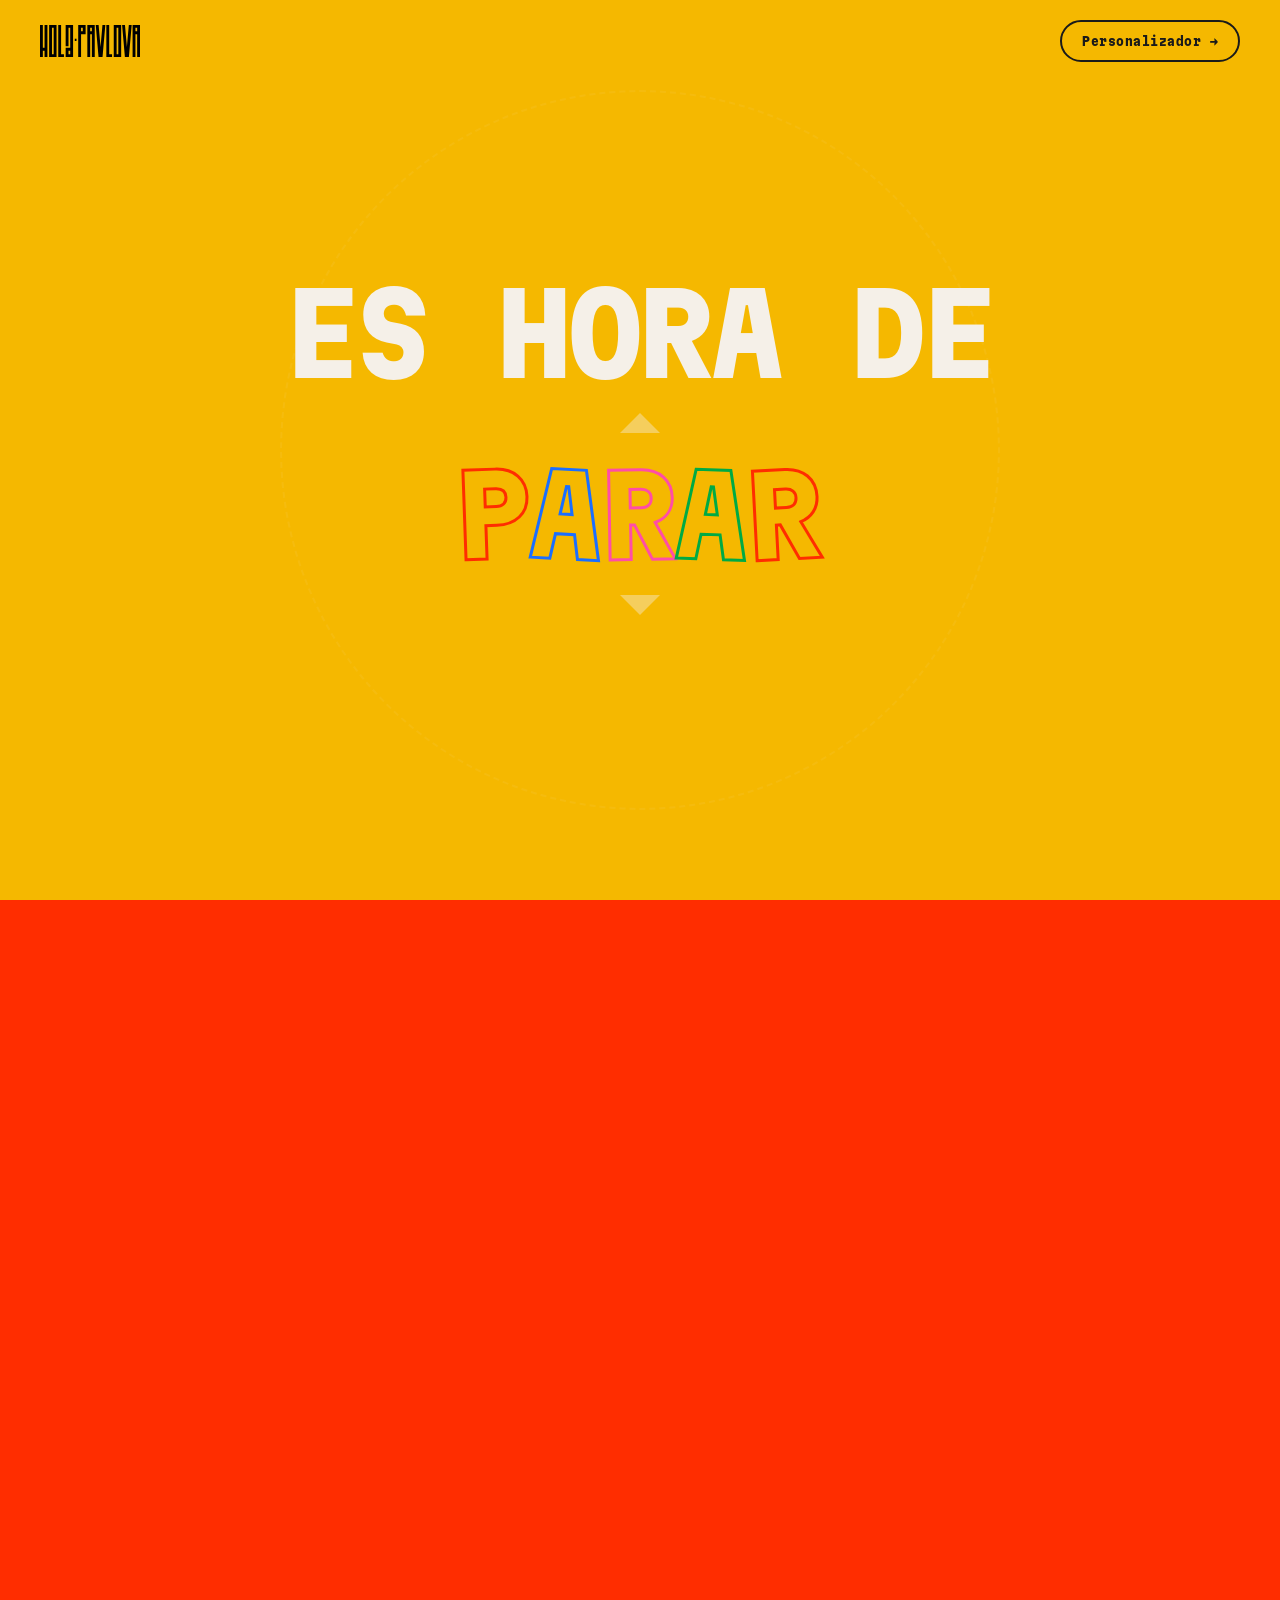
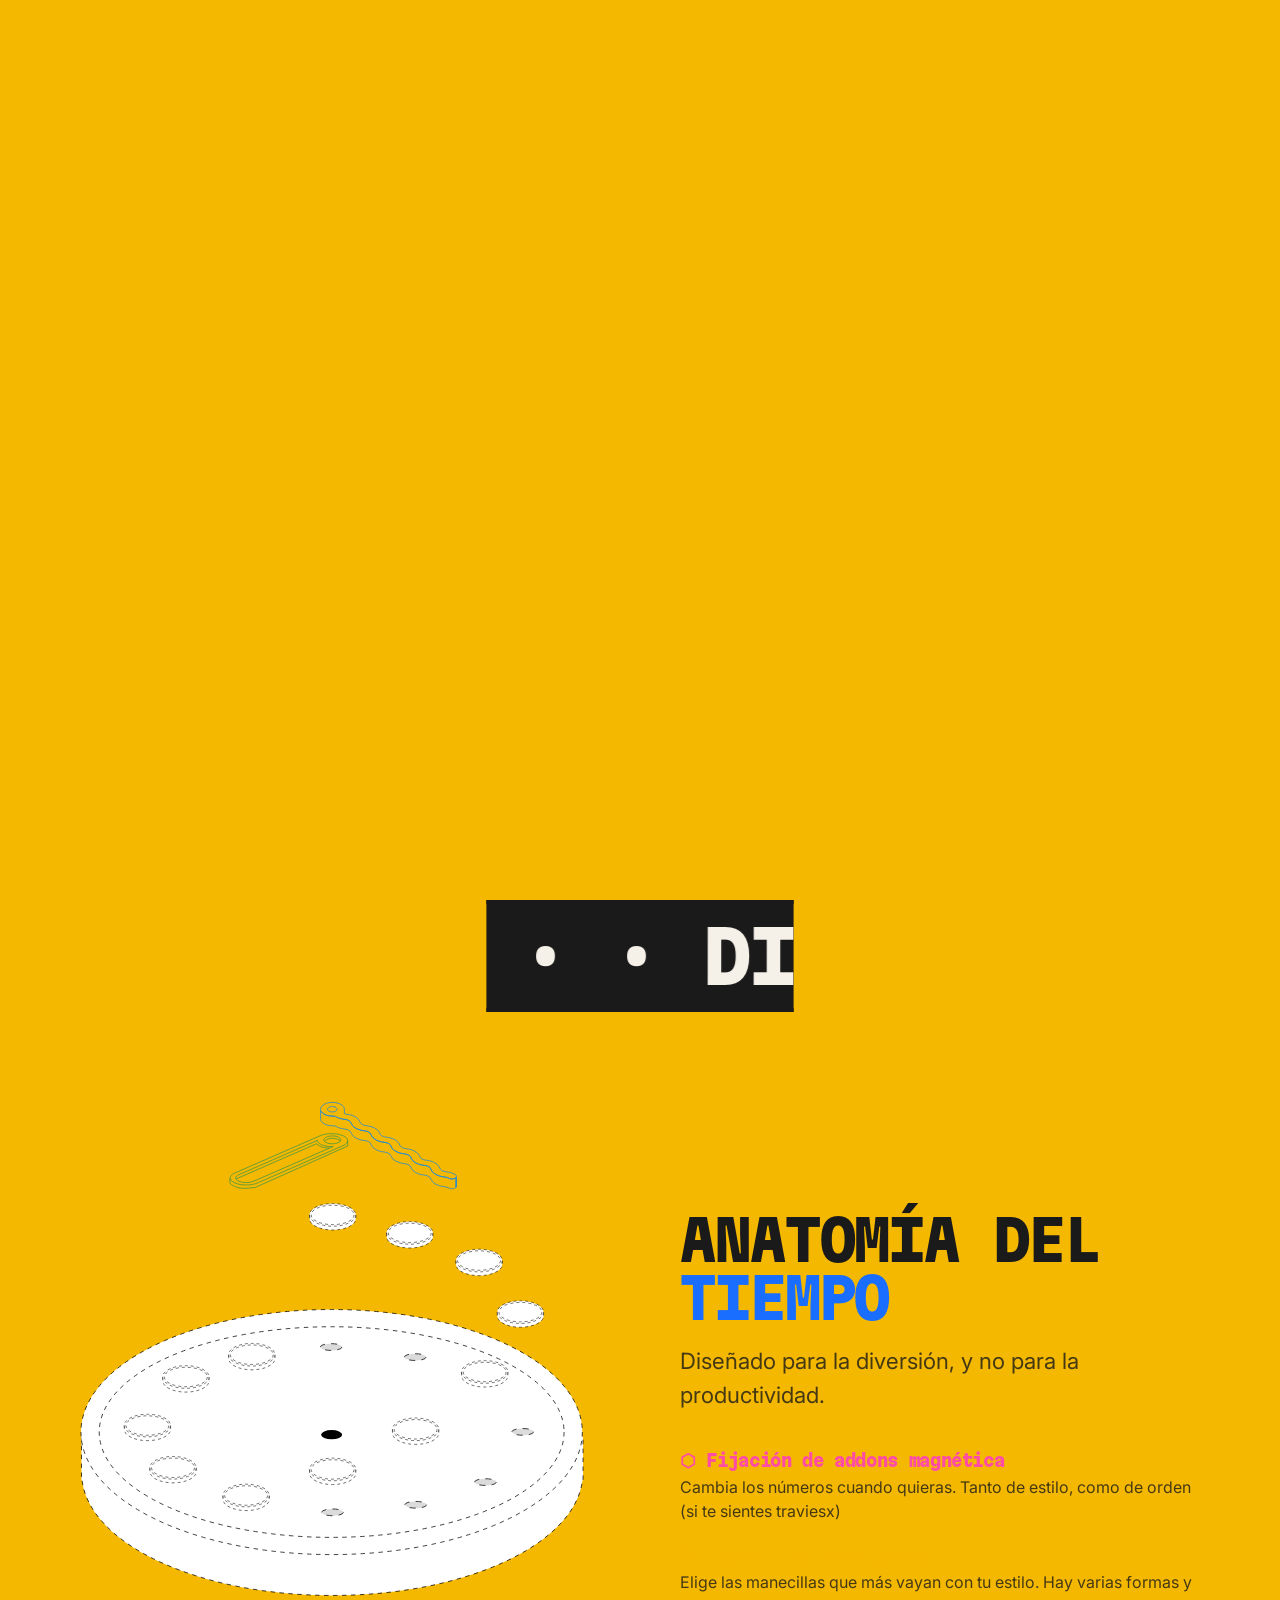
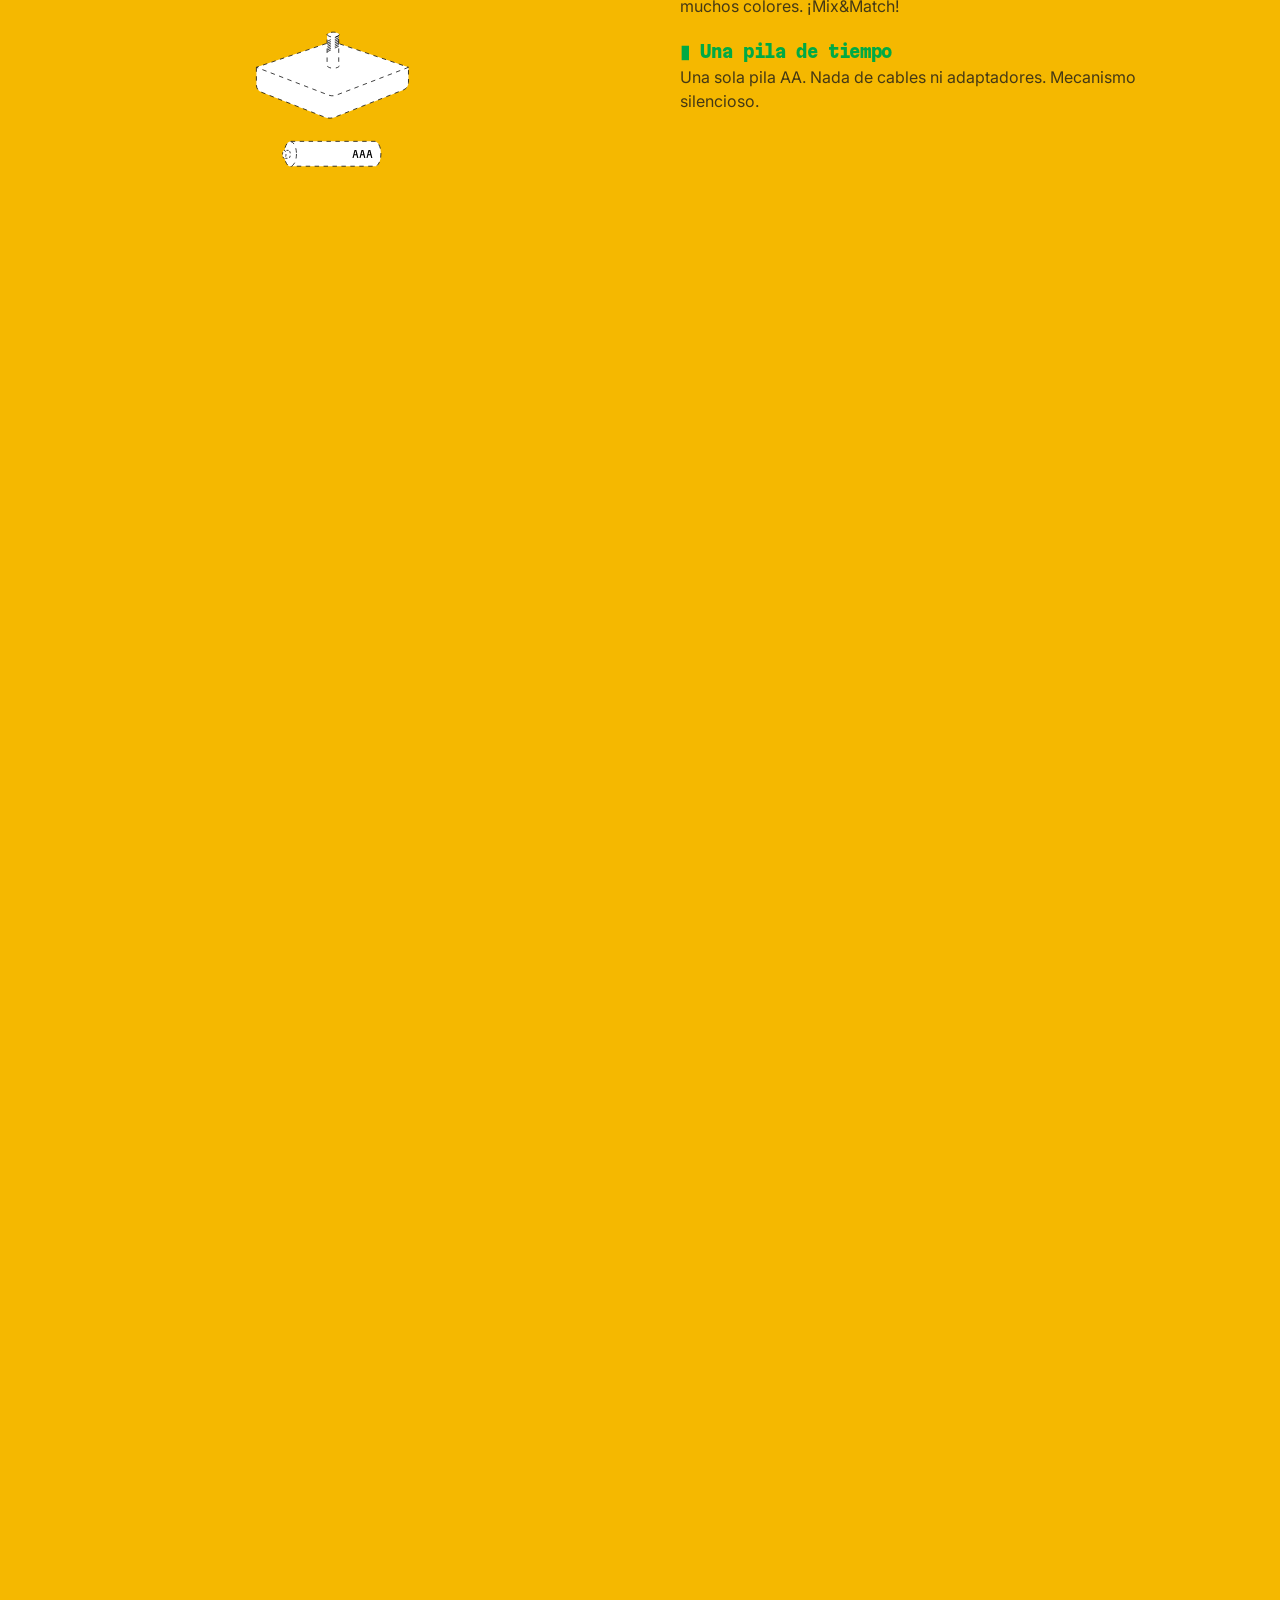
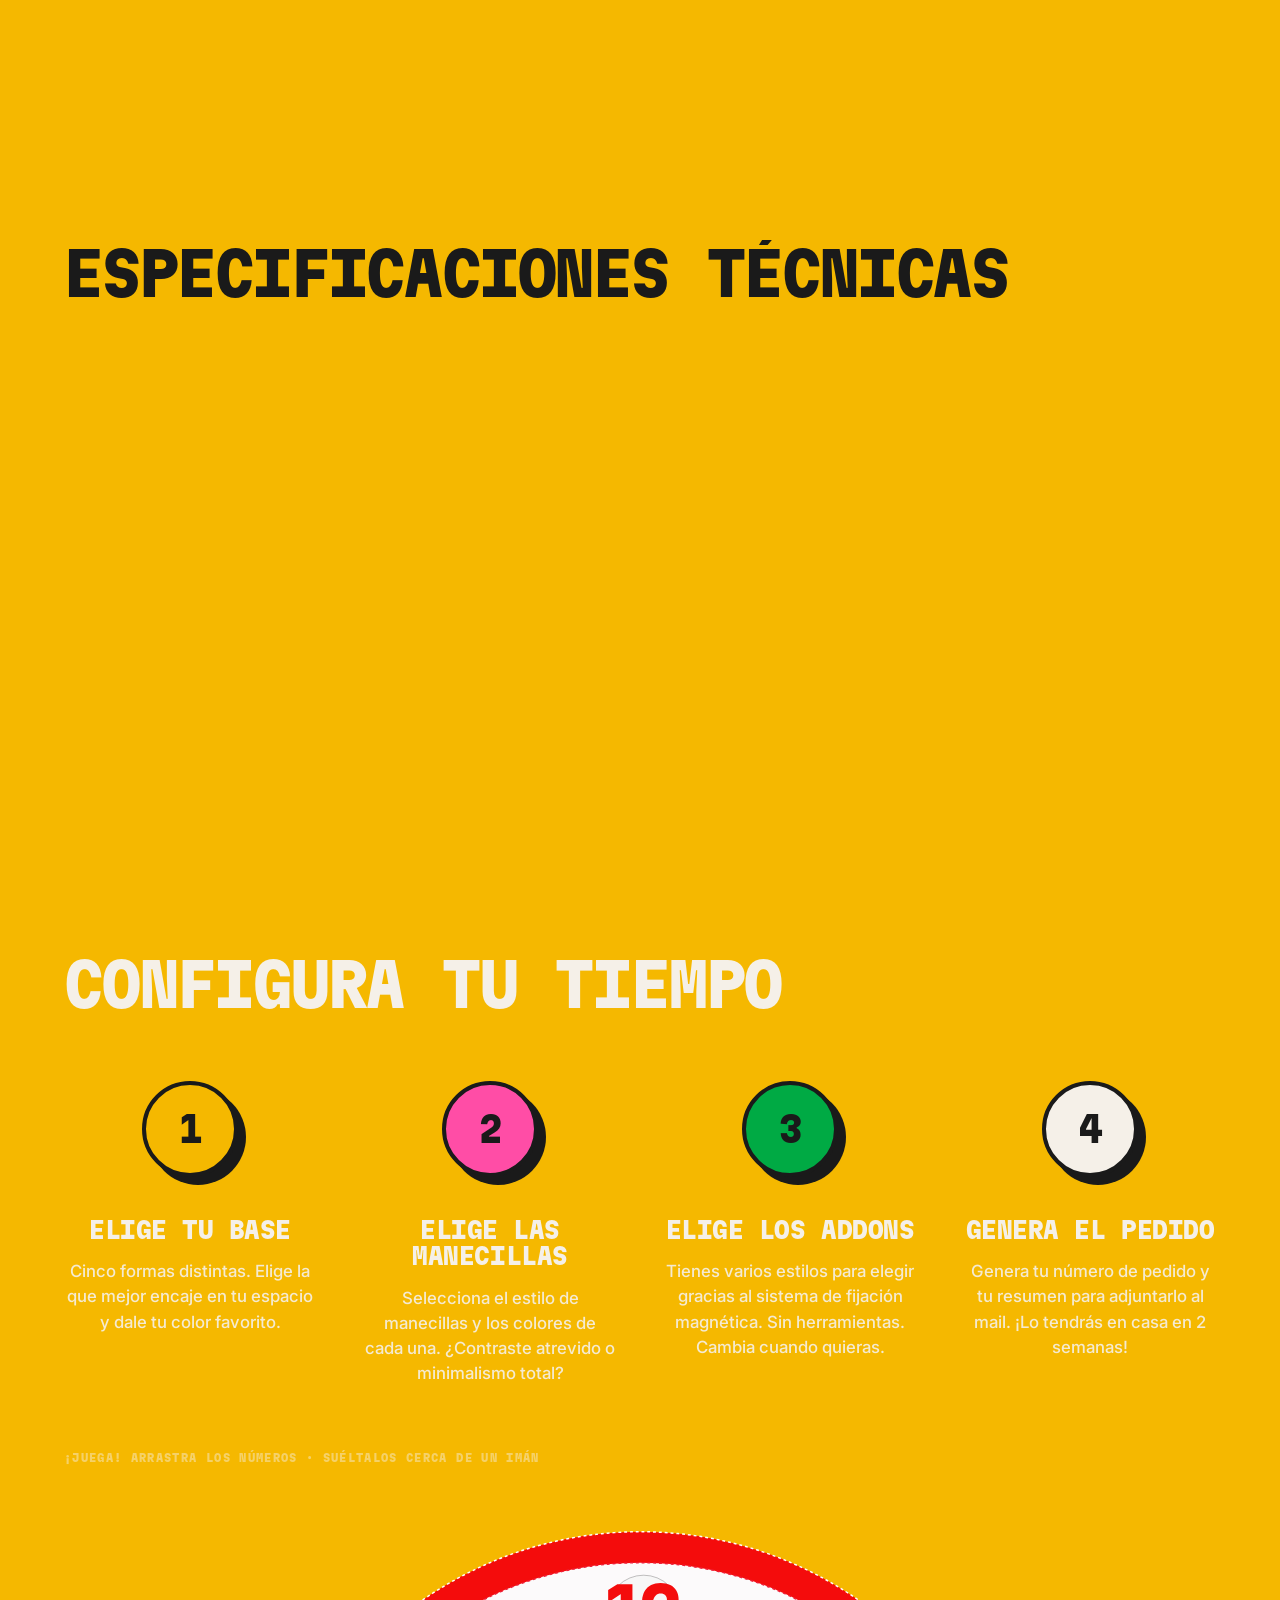
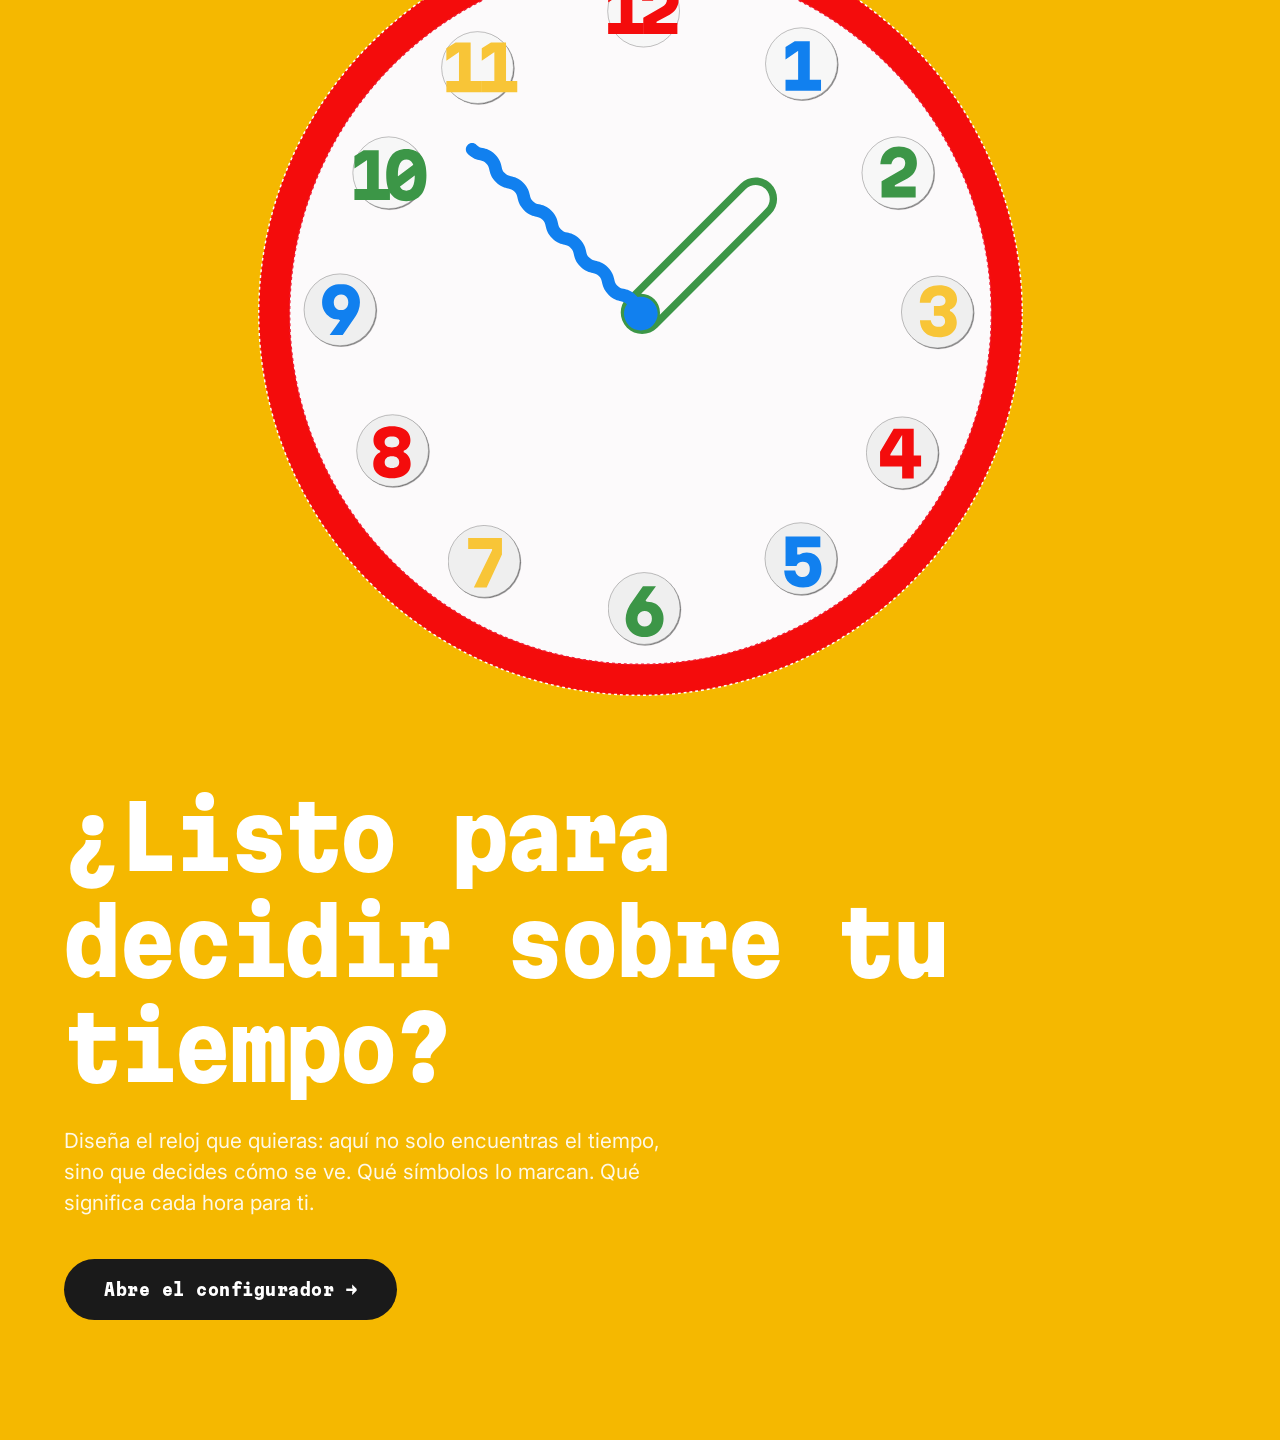
==== commit 5bbbd7c2: "ajustes mensajes" ====
--- a/index.html
+++ b/index.html
@@ -119,9 +119,9 @@
     <!-- ── BANDA TIPOGRÁFICA 1 ────────────────────────────────────── -->
     <div class="marquee marquee--negro" aria-hidden="true">
       <div class="marquee-track">
-        <span>Para luego encontrarlo ·&nbsp;·&nbsp;Para luego encontrarlo&nbsp;·&nbsp;</span>
-        <span>Para luego encontrarlo ·&nbsp;·&nbsp;Para luego encontrarlo&nbsp;·&nbsp;</span>
-        <span>Para luego encontrarlo ·&nbsp;·&nbsp;Para luego encontrarlo&nbsp;·&nbsp;</span>
+        <span>diseña tu reloj ·&nbsp;·&nbsp;diseña tu reloj&nbsp;·&nbsp;</span>
+        <span>diseña tu reloj ·&nbsp;·&nbsp;diseña tu reloj&nbsp;·&nbsp;</span>
+        <span>diseña tu reloj ·&nbsp;·&nbsp;diseña tu reloj&nbsp;·&nbsp;</span>
       </div>
     </div>
 
@@ -409,7 +409,7 @@
         <div class="specs-cards">
           <div class="spec-card">
             <span class="spec-card-idx">01</span>
-            <span class="spec-icon text-azul">📐</span>
+            <span class="spec-icon text-azul"><svg width="22" height="22" viewBox="0 0 24 24" fill="none" xmlns="http://www.w3.org/2000/svg"><polygon points="2,2 2,22 22,22" fill="none" stroke="currentColor" stroke-width="2.5" stroke-linejoin="round" stroke-linecap="round"/></svg></span>
             <h4>Dimensiones</h4>
             <ul>
               <li>Diámetro base aproximado: ∅ 24 cm</li>
@@ -648,7 +648,7 @@
 
           <div class="cta-onboarding">
             <h2 class="cta-title">¿Listo para<br>decidir sobre tu tiempo?</h2>
-            <p class="cta-sub">Diseña tu reloj pieza a pieza. Infinitas combinaciones, una sola que es tuya.</p>
+            <p class="cta-sub">Diseña el reloj que quieras: aquí no solo encuentras el tiempo, sino que decides cómo se ve. Qué símbolos lo marcan. Qué significa cada hora para ti.</p>
             <a href="configurador.html" class="cta-link" data-transition>Abre el configurador →</a>
           </div>
 
--- a/css/home.css
+++ b/css/home.css
@@ -369,7 +369,7 @@
   font-family: var(--font-titulo);
   font-weight: 800;
   white-space: normal;
-  color: var(--color-rojo);
+  color: var(--color-azul);
   line-height: 1.05;
   letter-spacing: -0.03em;
   font-size: min(13vw, 18vh);
@@ -390,9 +390,10 @@
 .stop-text {
   font-family: var(--font-titulo);
   font-weight: 800;
-  text-transform: uppercase;
   letter-spacing: -0.02em;
   font-size: clamp(5rem, 18vw, 12rem);
+  line-height: 1.1;
+  color: var(--color-rojo)
 }
 
 .manifesto-p1 {
@@ -562,7 +563,7 @@
   opacity: 0.35;
 }
 
-.spec-icon { display: block; font-size: 2rem; margin-bottom: var(--spacing-md); }
+.spec-icon { display: flex; align-items: flex-start; height: 2.5rem; font-size: 2rem; margin-bottom: var(--spacing-md); }
 
 .spec-card h4 {
   font-family: var(--font-titulo);
@@ -707,19 +708,19 @@
 .cta-title {
   font-family: var(--font-titulo);
   font-weight: 800;
-  text-transform: uppercase;
-  line-height: 1;
+  text-transform: none;
+  line-height: 1.2;
   letter-spacing: -0.02em;
   margin-bottom: var(--spacing-lg);
   font-size: clamp(2.5rem, 8vw, 5.5rem);
 }
 
 .cta-sub {
-  font-size: clamp(1rem, 2vw, 1.3rem);
-  opacity: 0.6;
+  font-size: clamp(1.25rem, 2vw, 1.3rem);
+  opacity: 0.9;
   max-width: 46ch;
   margin: 0 0 var(--spacing-xl);
-  line-height: 1.6;
+  line-height: 1.5;
 }
 
 .cta-link {
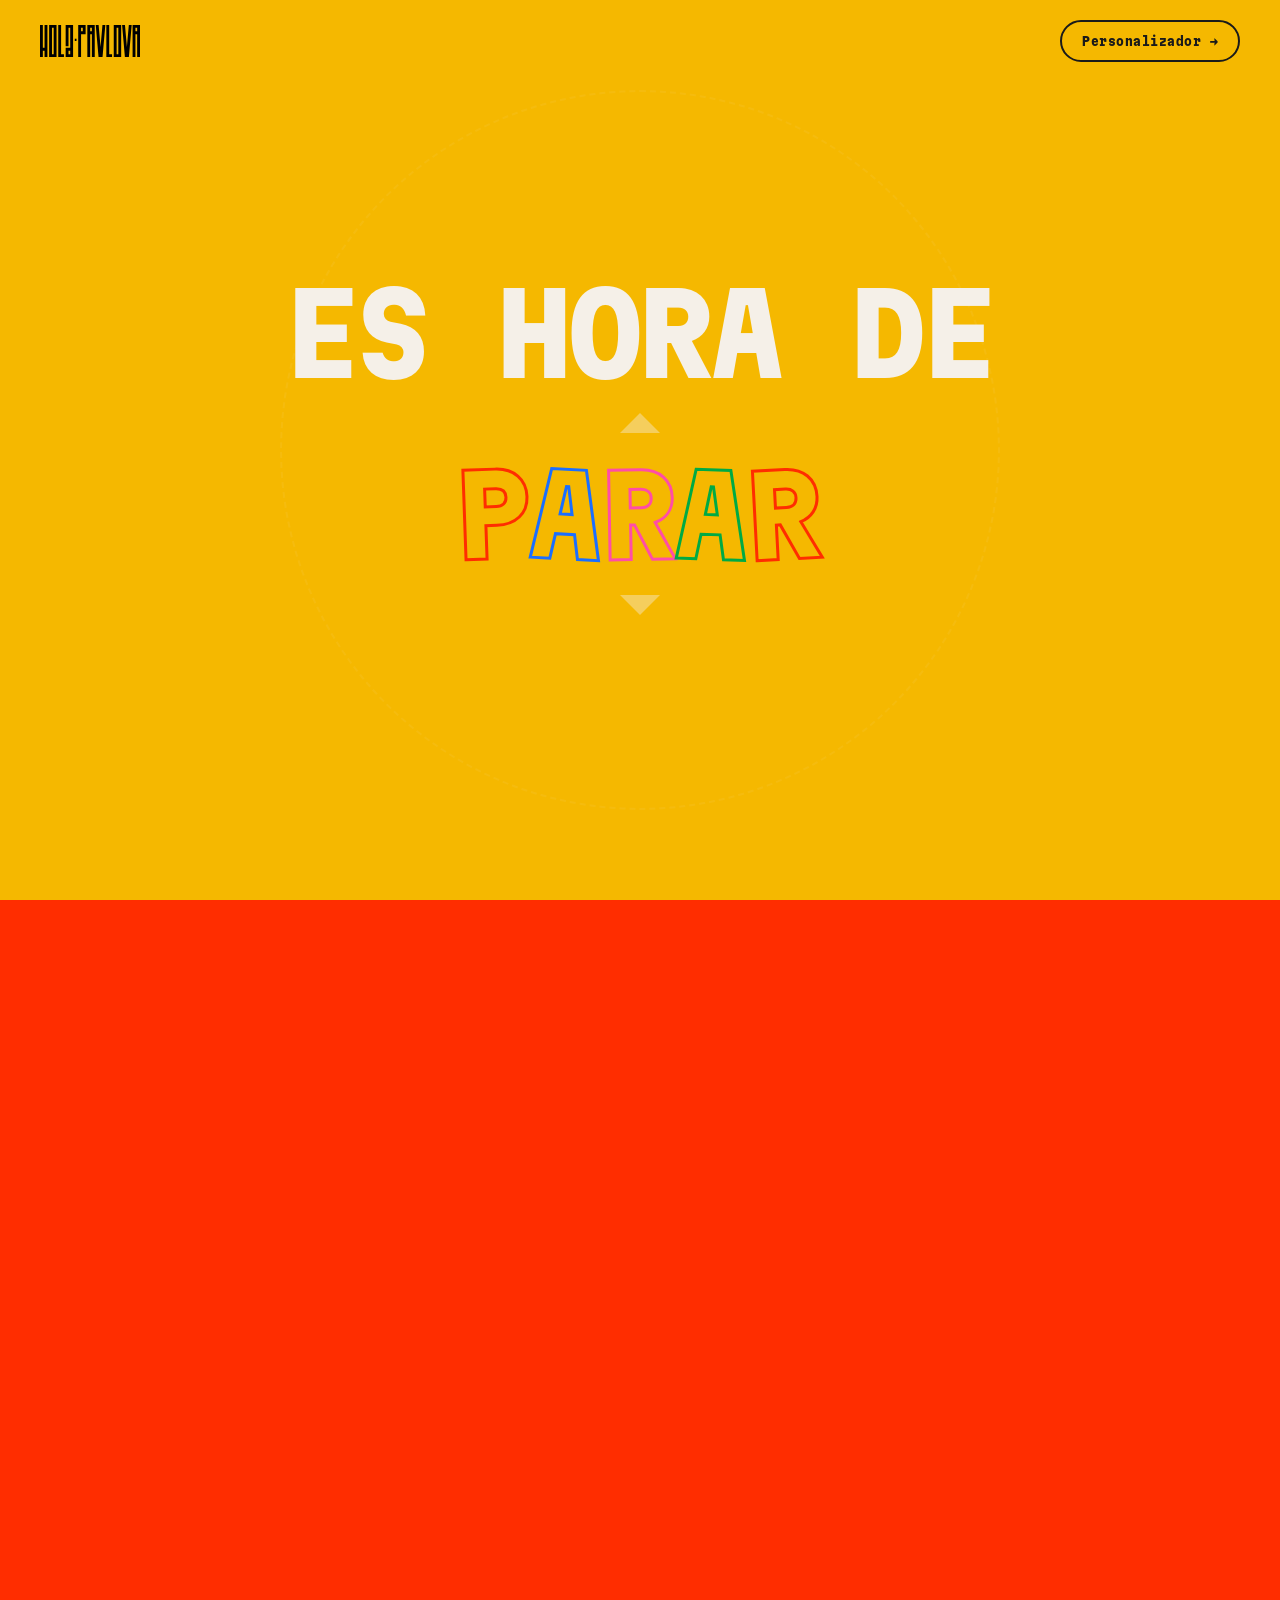
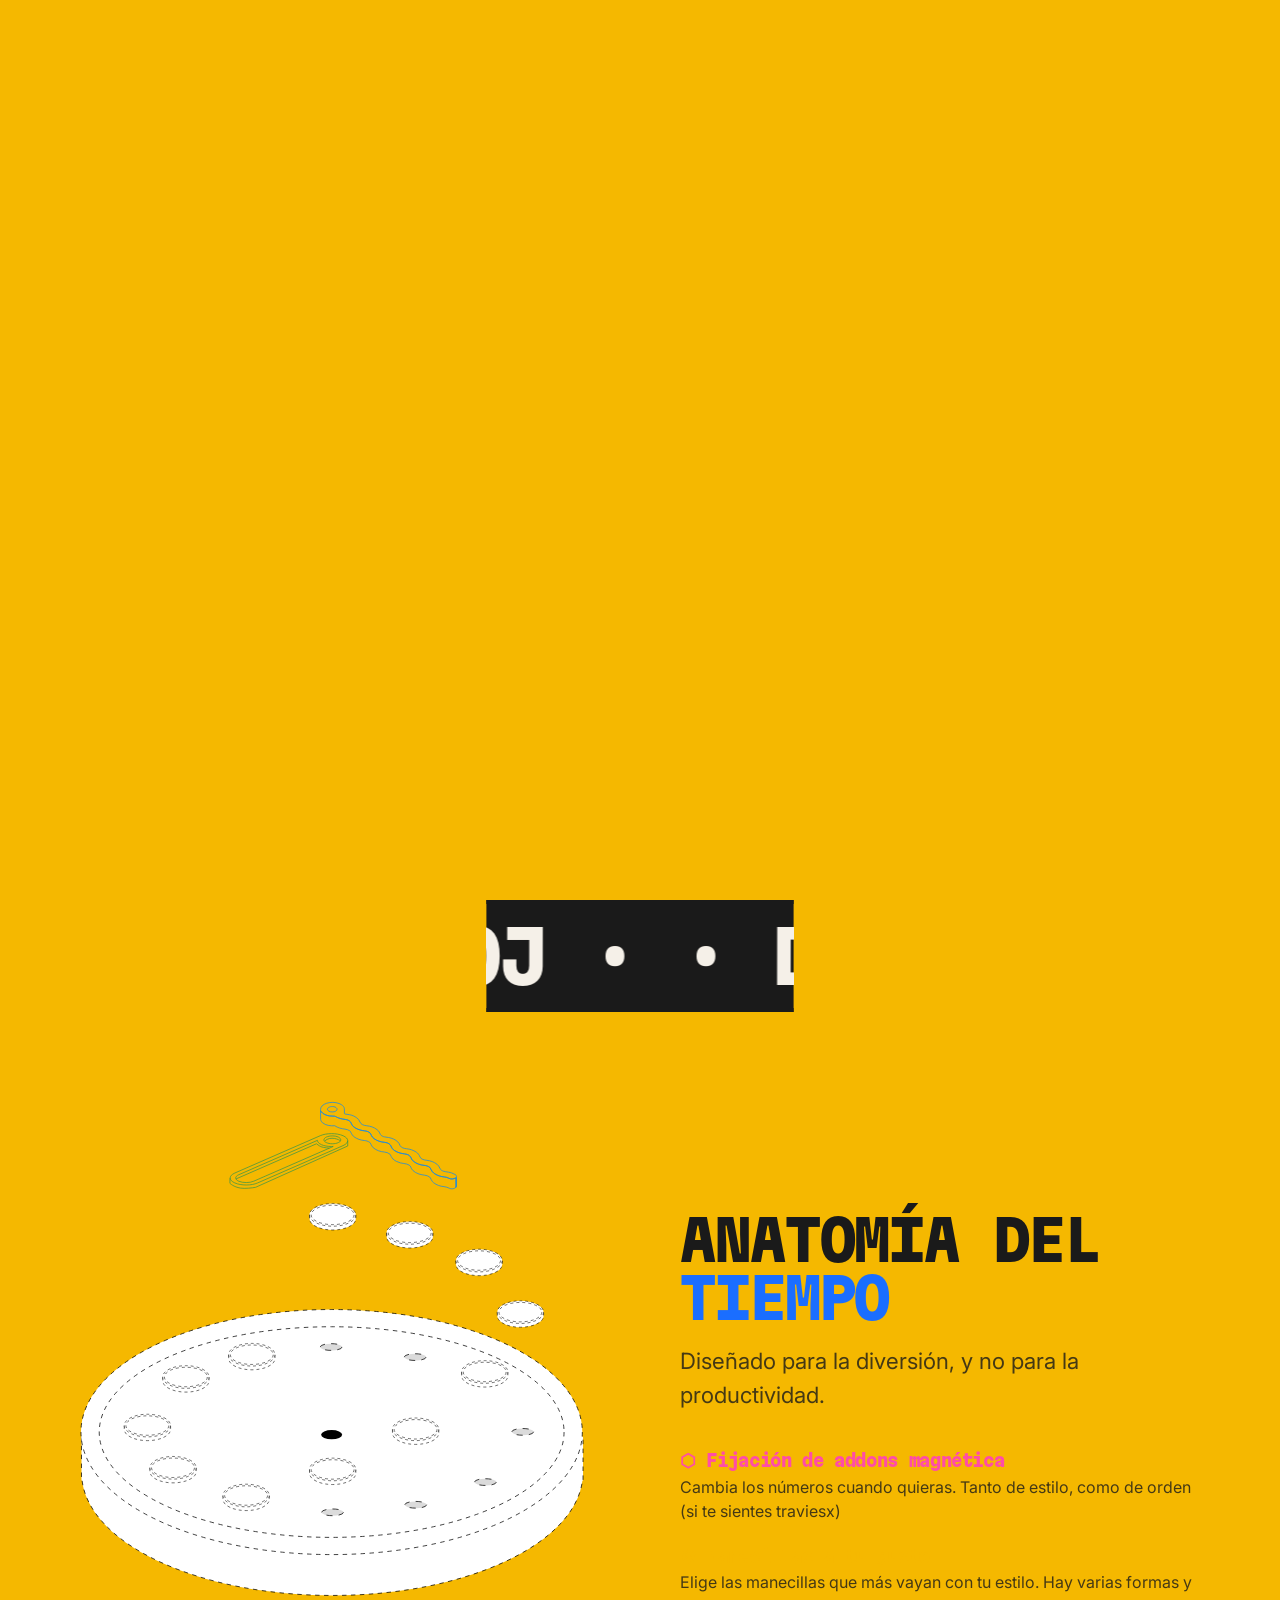
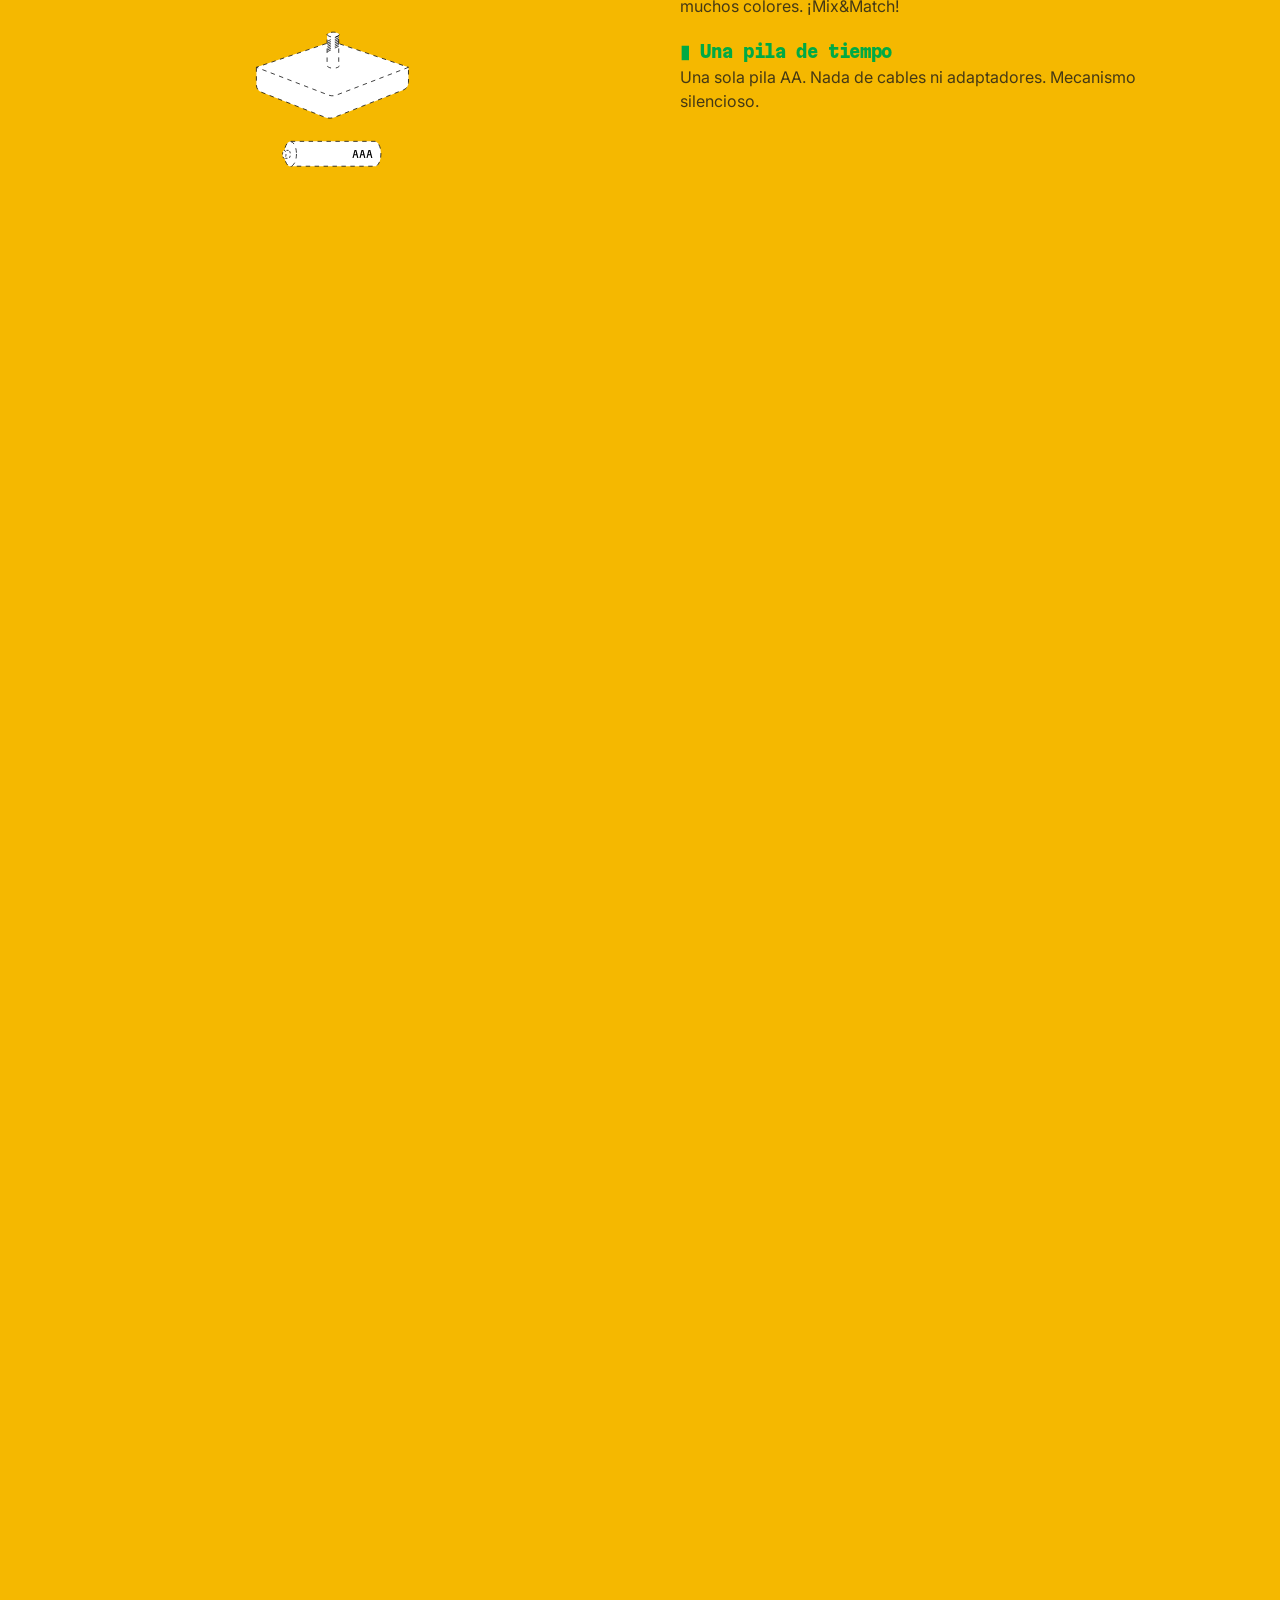
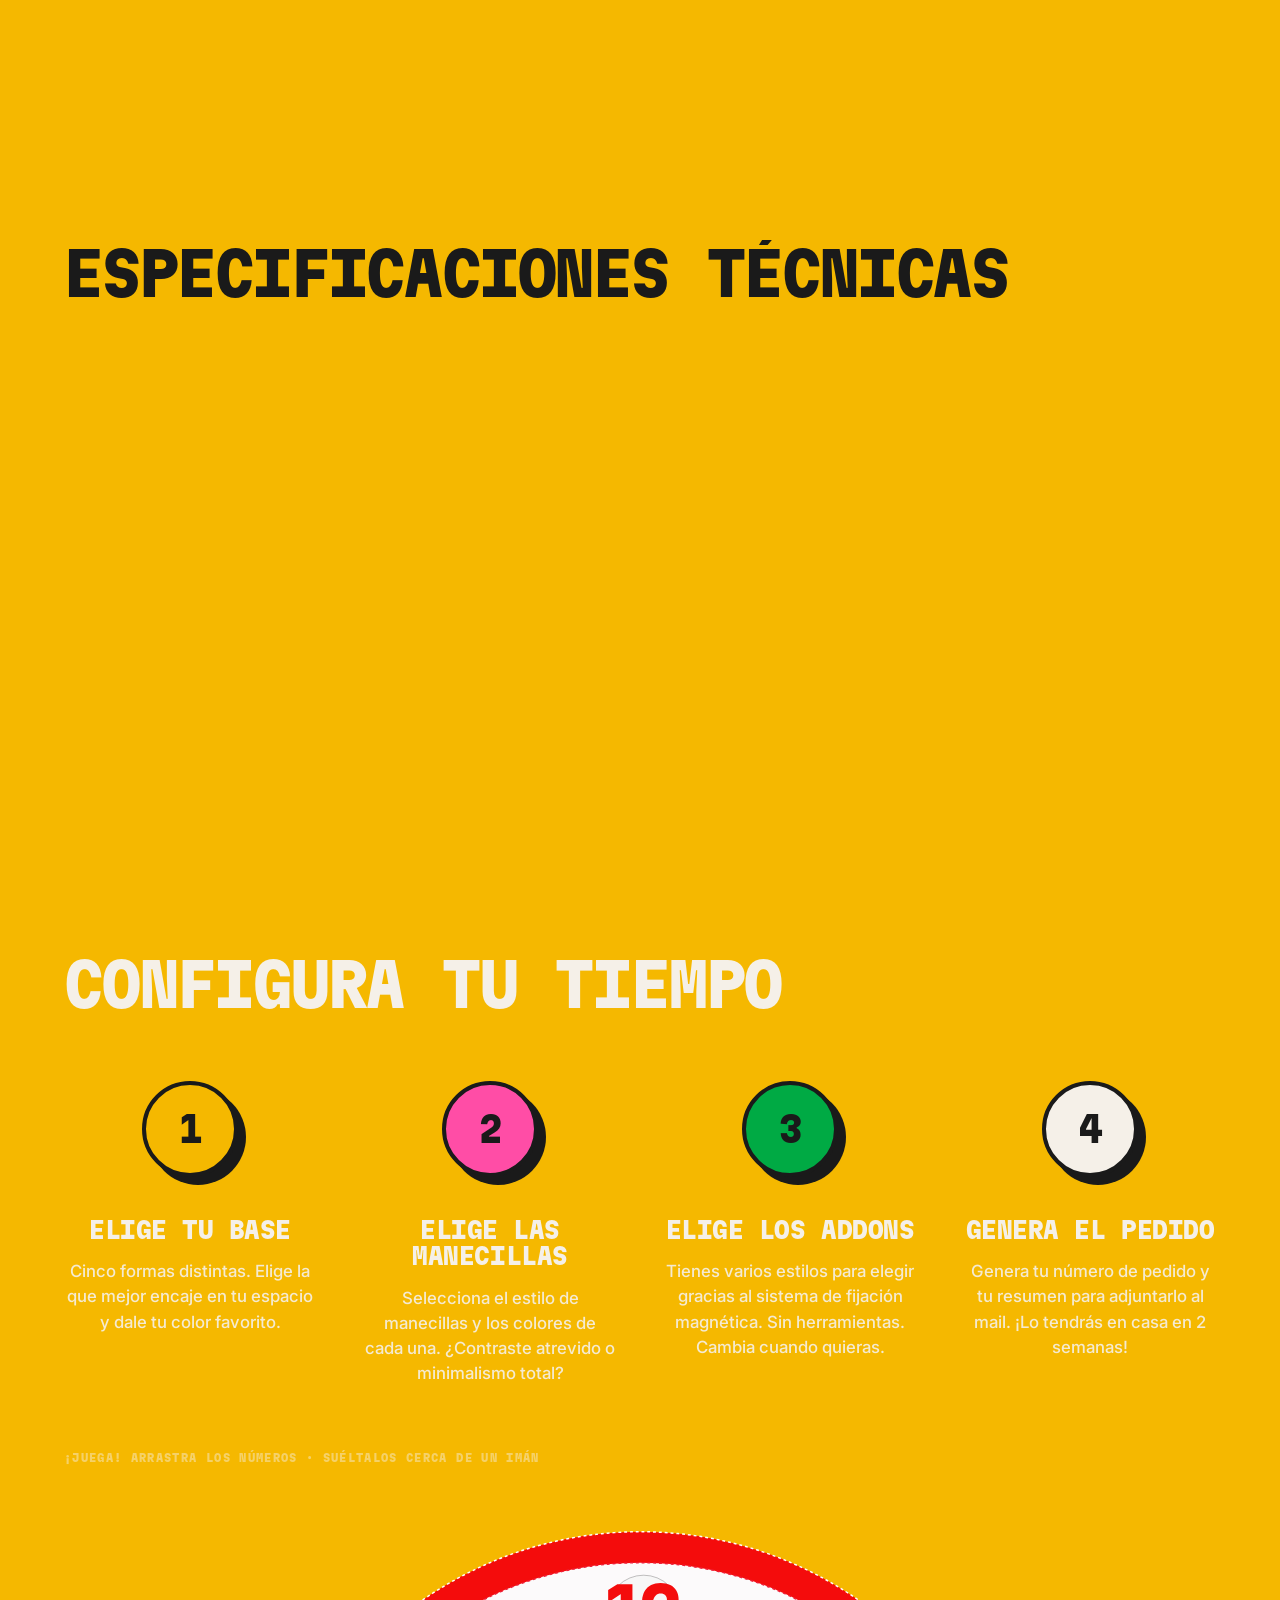
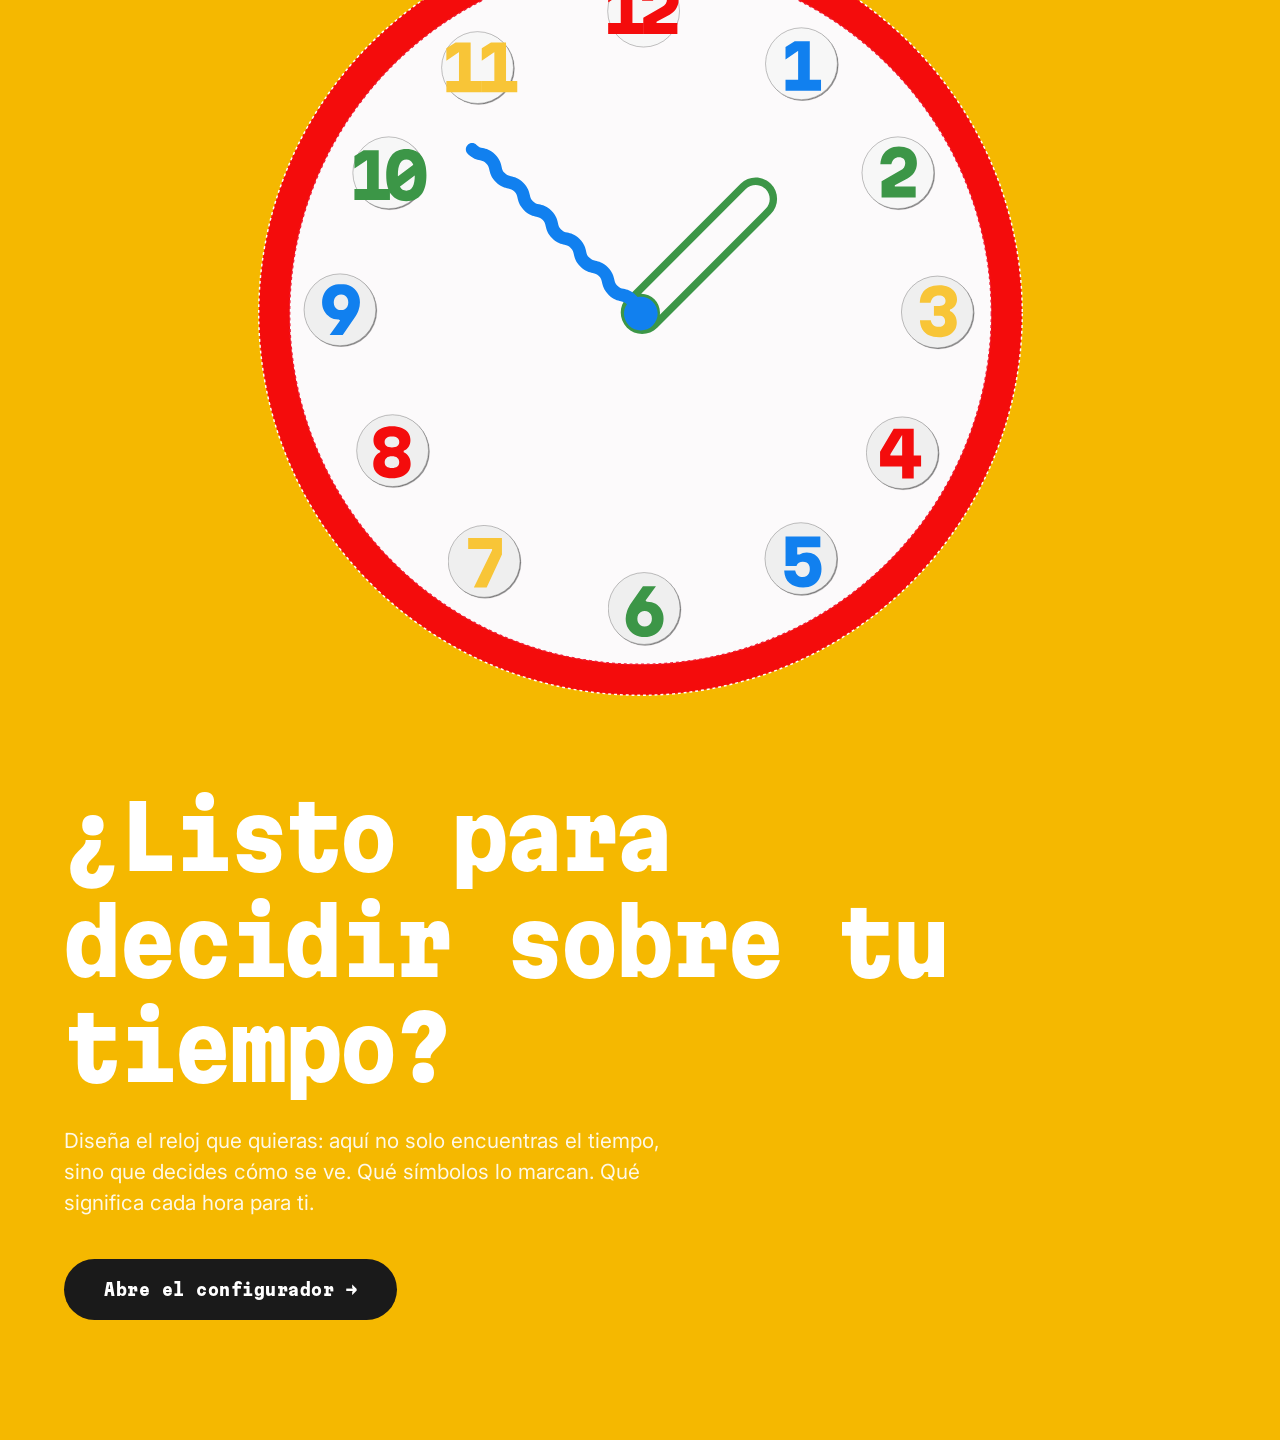
==== commit 6505c8ef: "mail en configurador" ====
--- a/index.html
+++ b/index.html
@@ -111,9 +111,6 @@
       </div>
 
 
-      <div class="manifesto-p3">
-        Hay que perder más el tiempo.
-      </div>
     </section>
 
     <!-- ── BANDA TIPOGRÁFICA 1 ────────────────────────────────────── -->
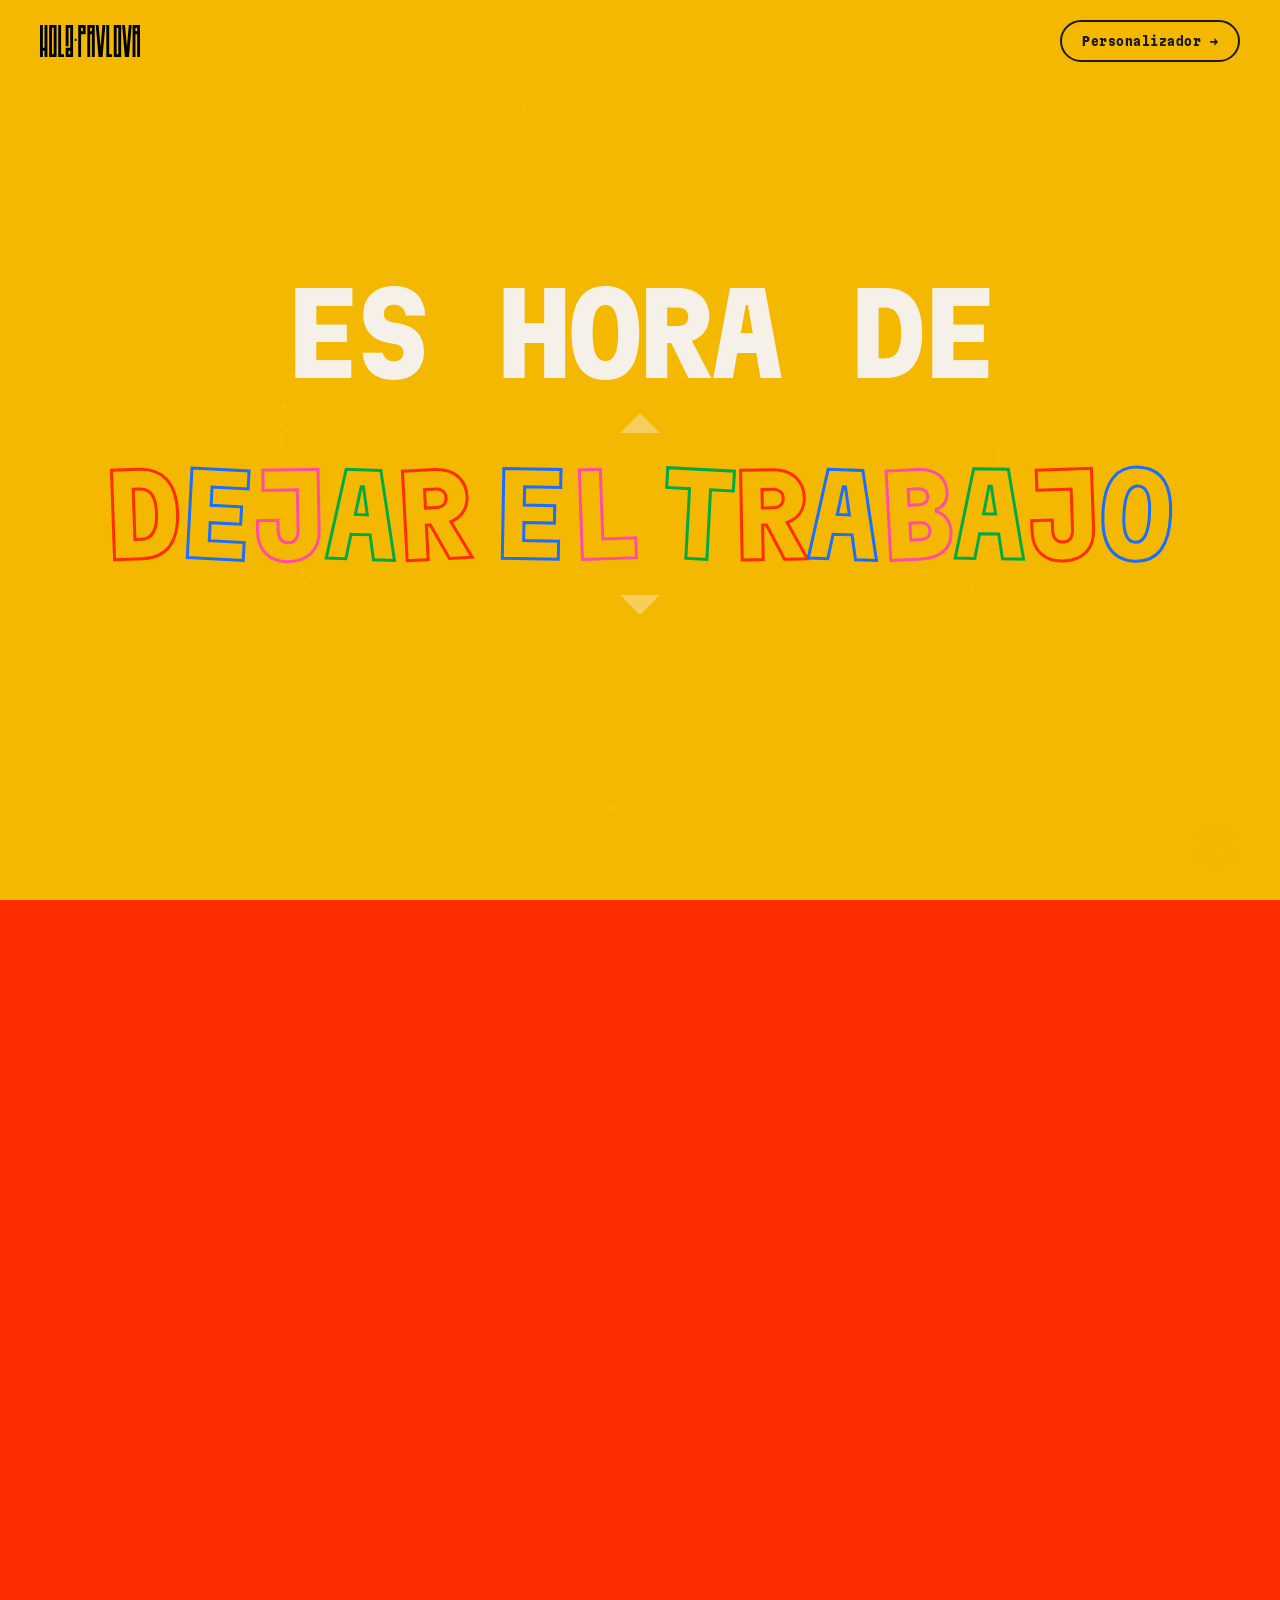
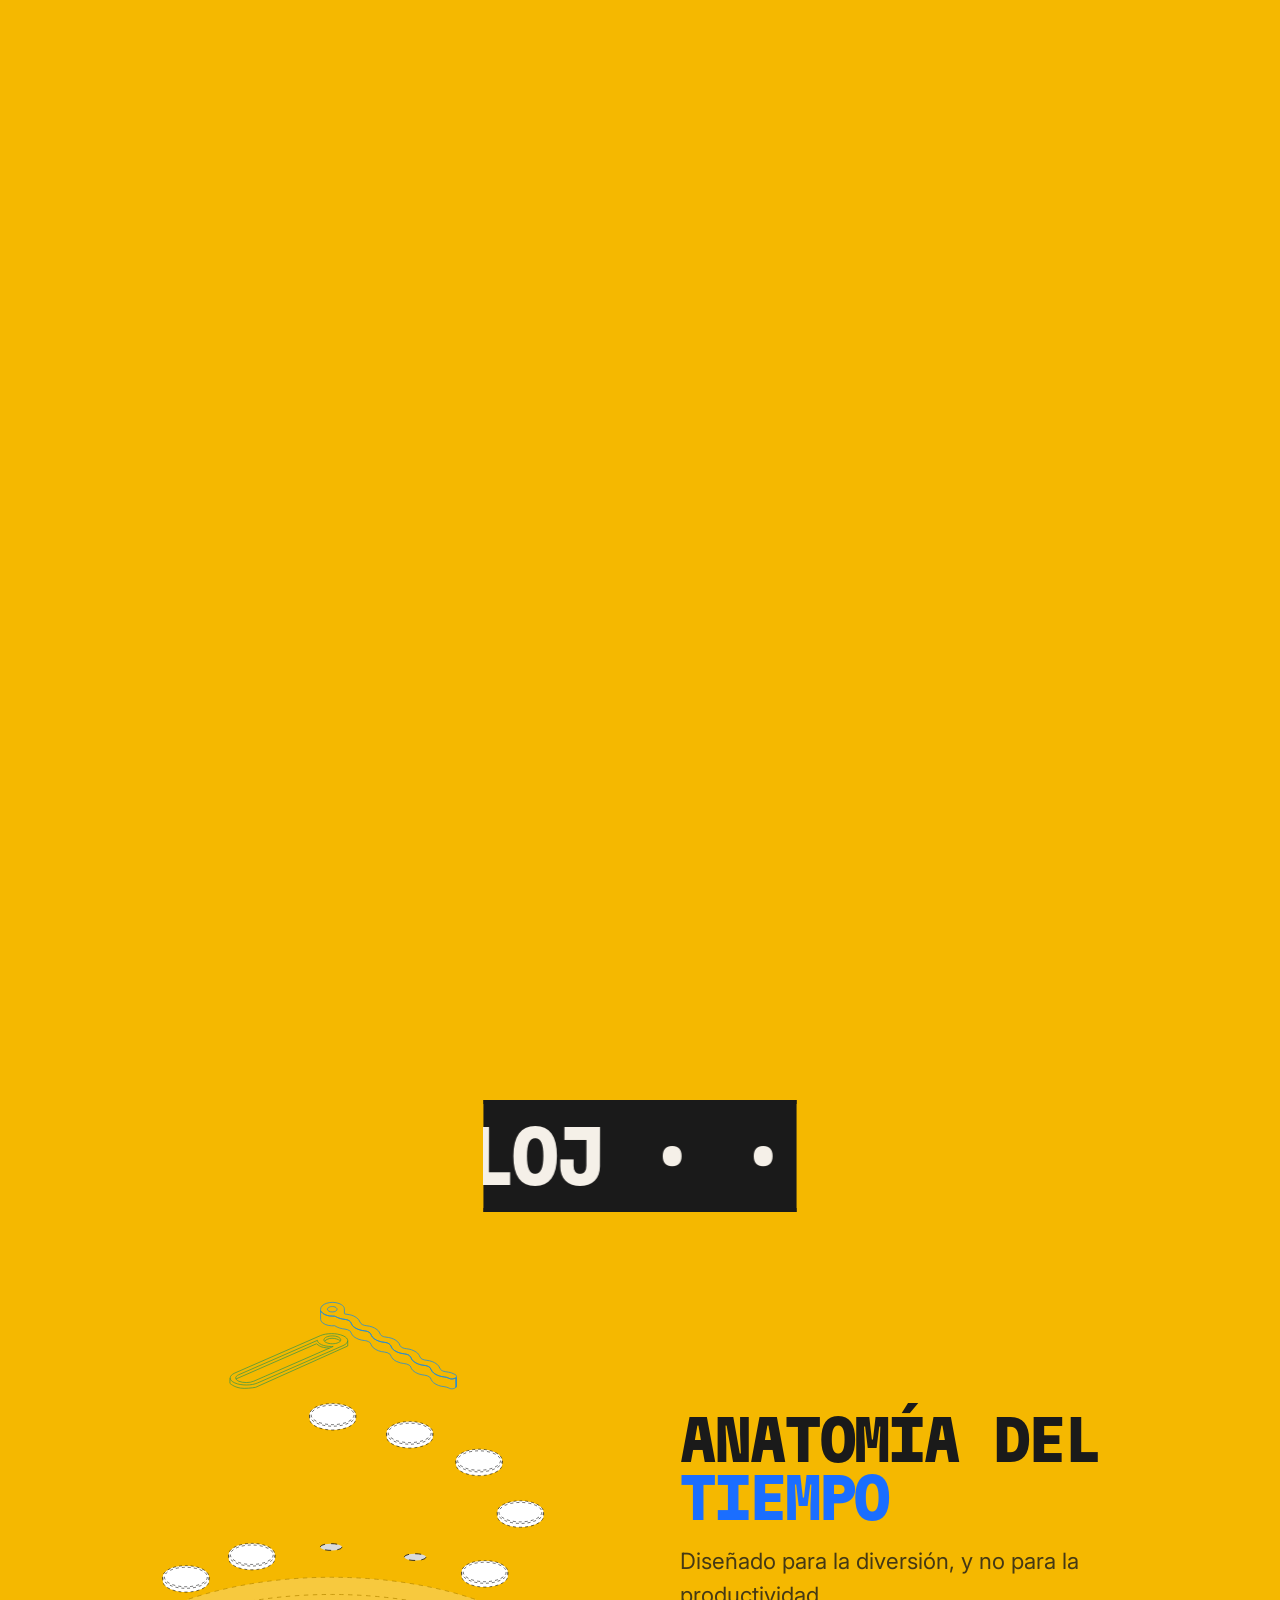
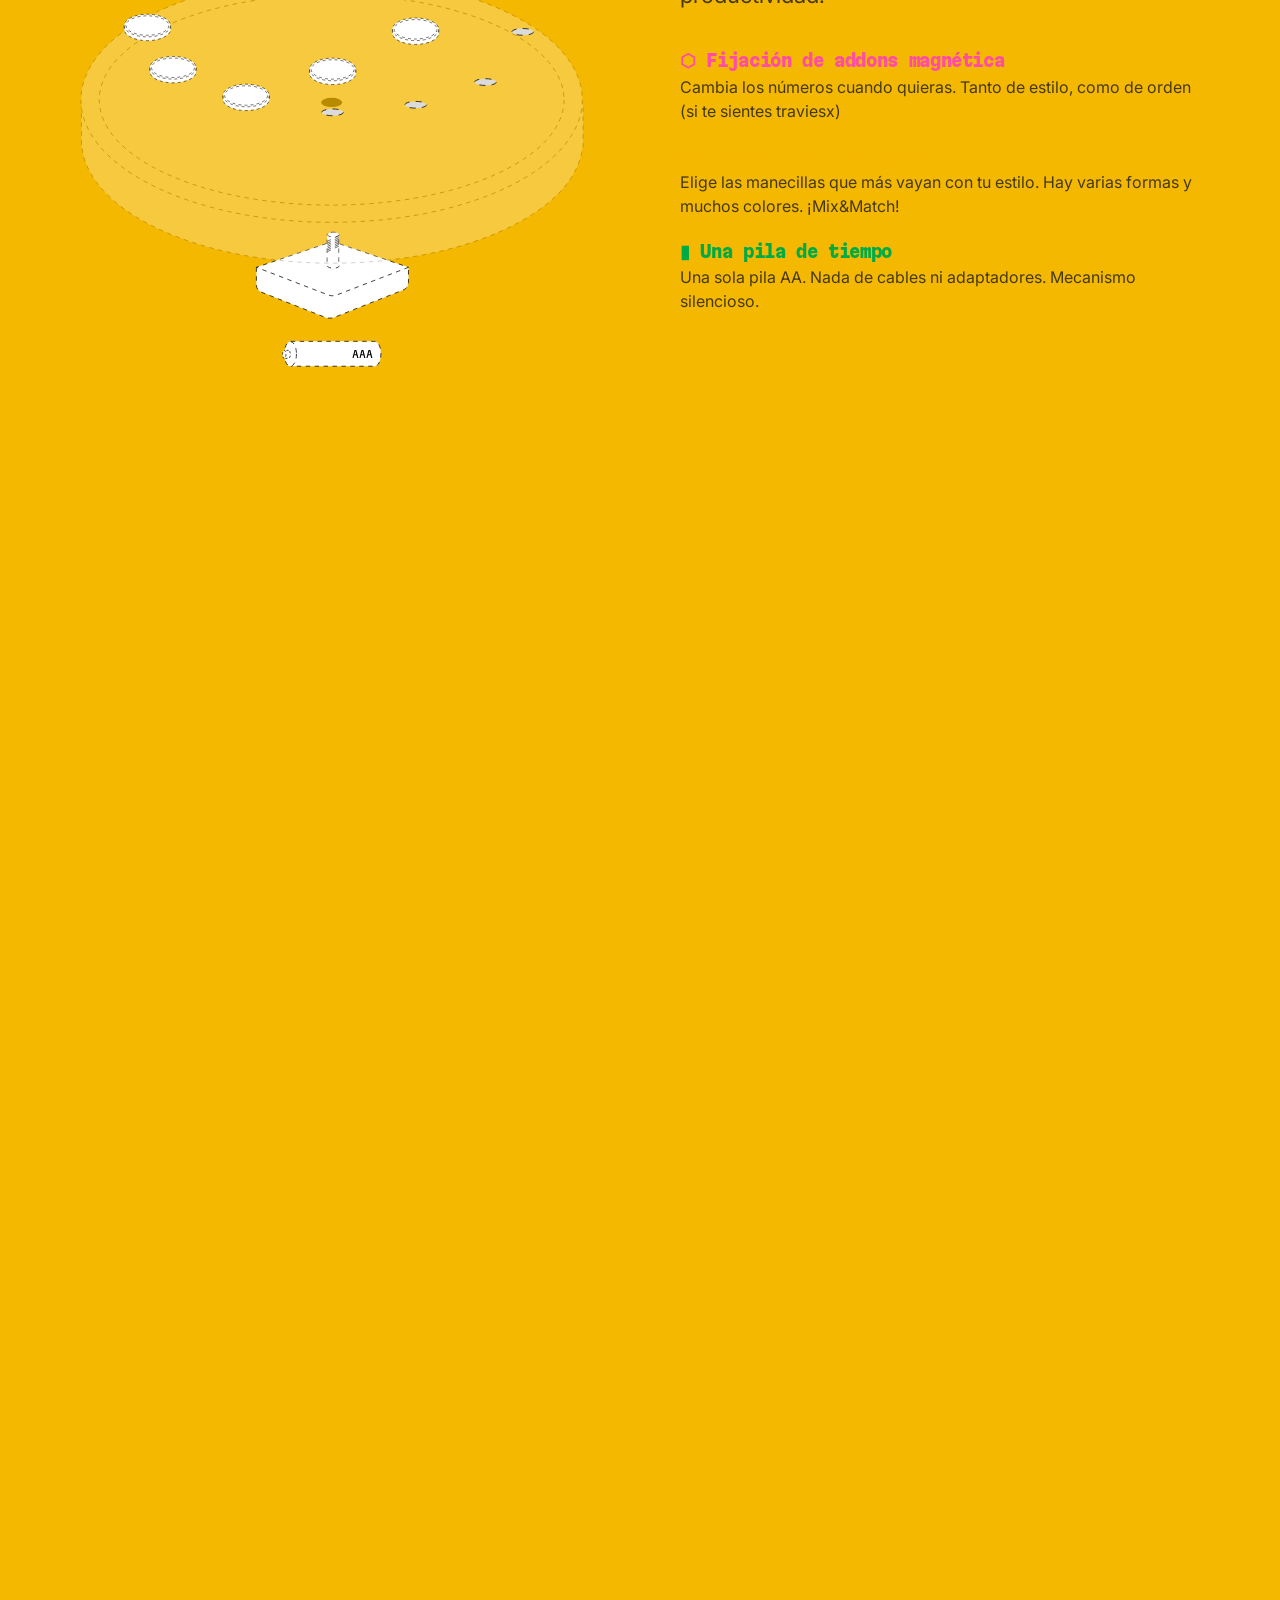
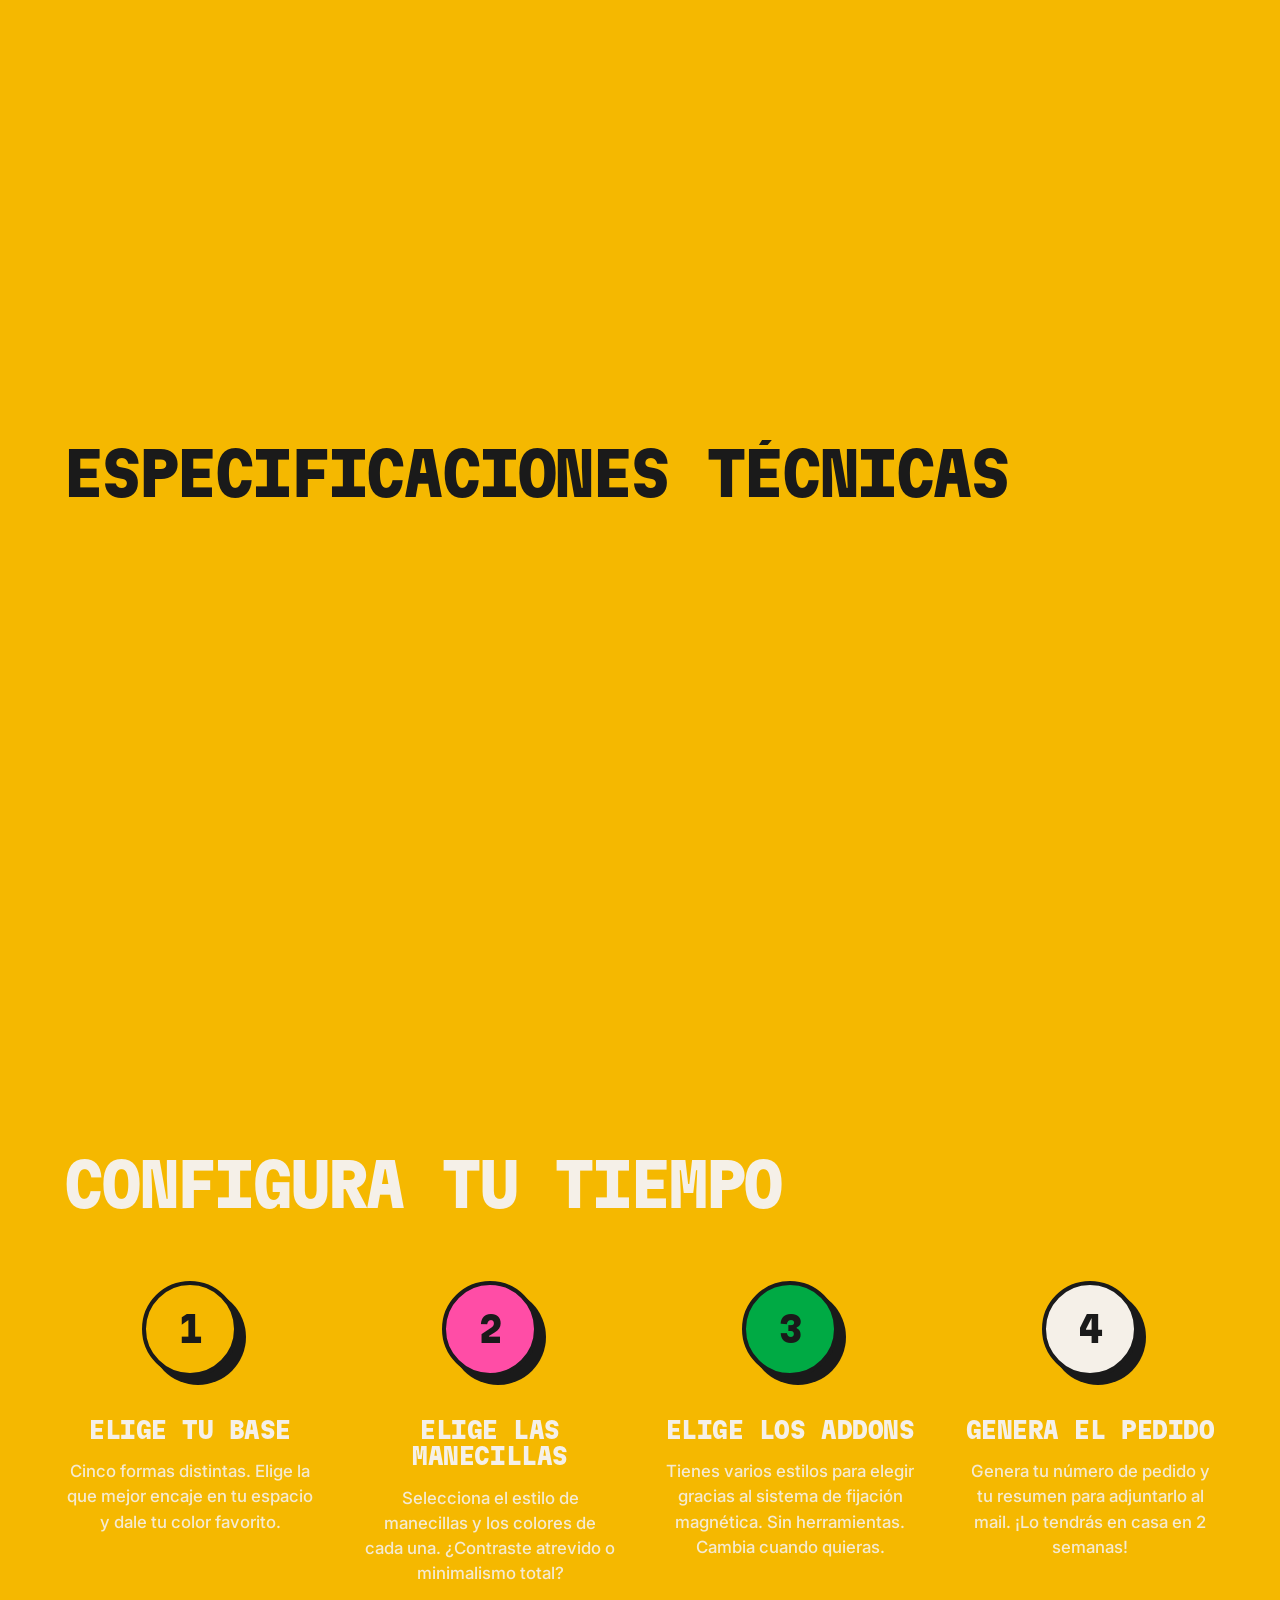
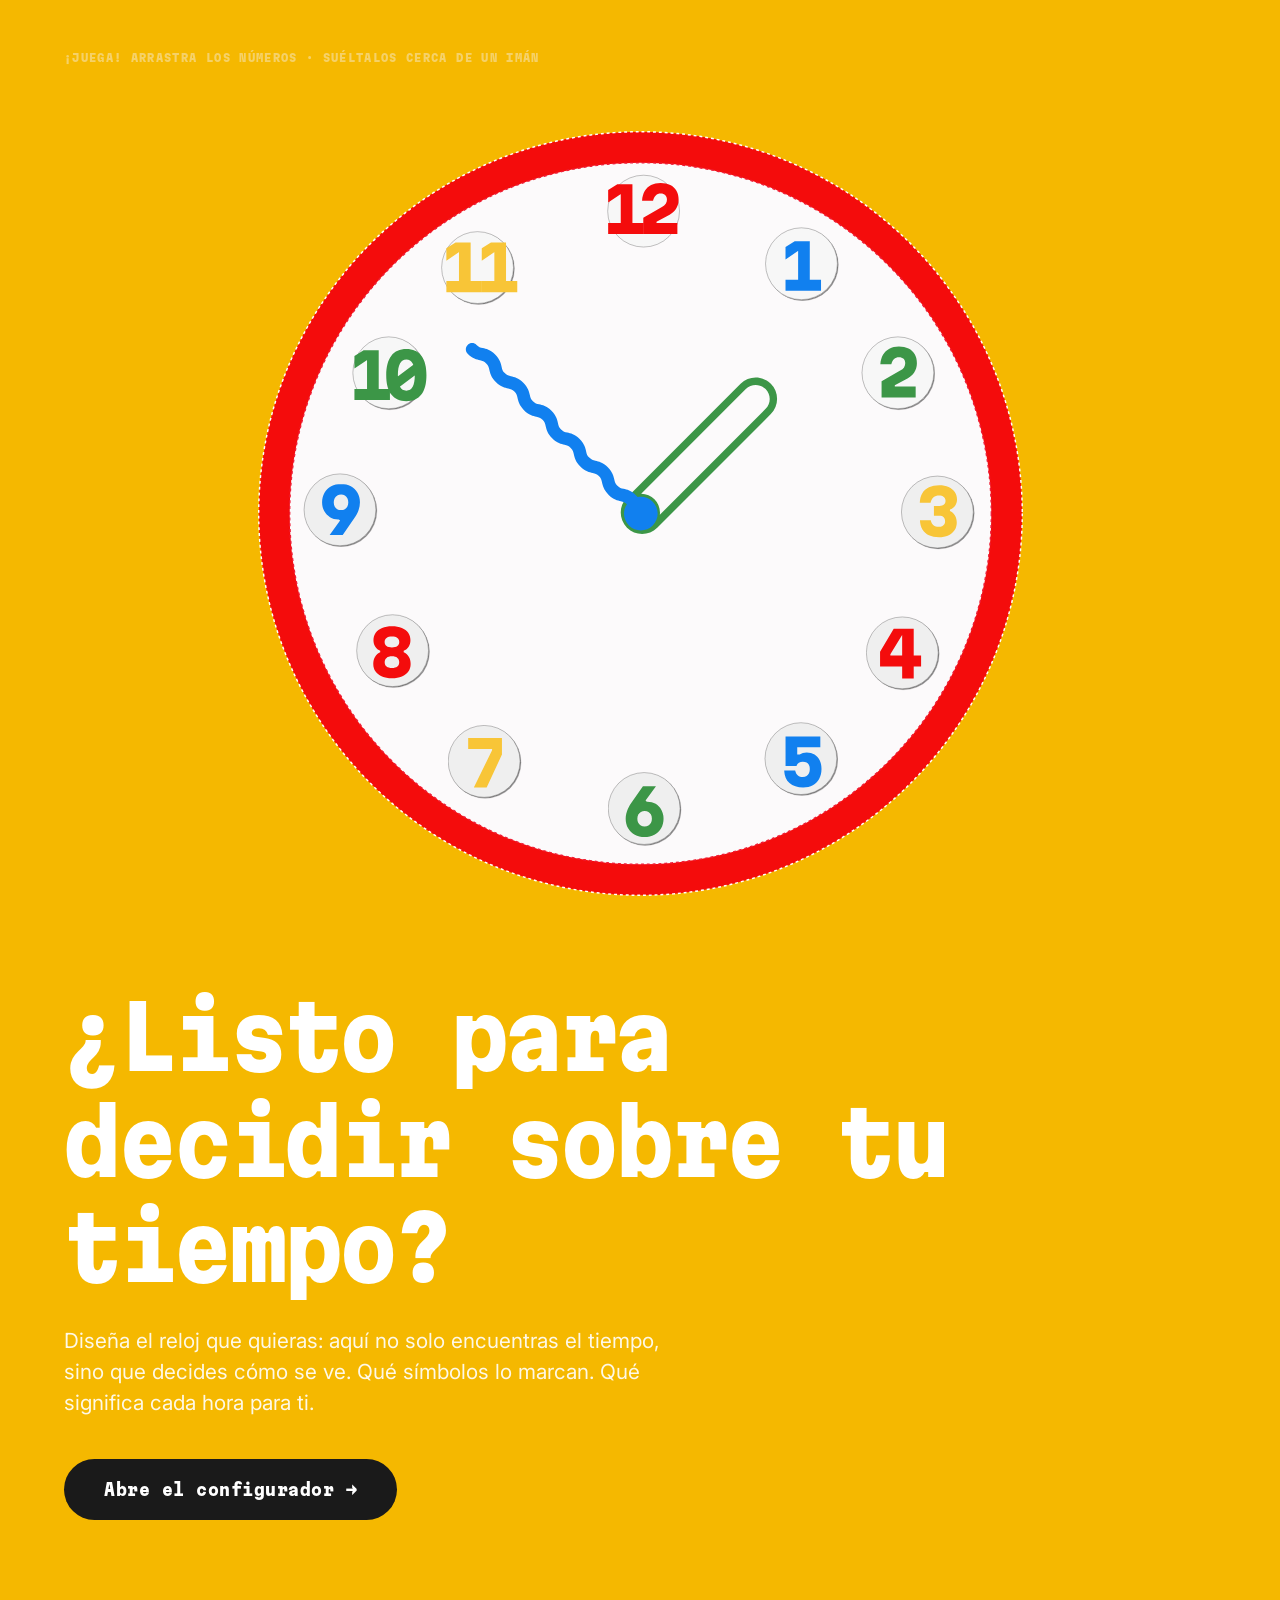
==== commit 364e3ade: "últimos ajustes y comprobaciones" ====
--- a/index.html
+++ b/index.html
@@ -4,11 +4,11 @@
   <meta charset="UTF-8">
   <meta name="viewport" content="width=device-width, initial-scale=1.0">
   <title>It's Fun o'clock — Relojes 3D personalizados</title>
-  <meta name="description" content="Relojes de pared 3D personalizados, impresos en PLA+. Elige la base, las manecillas y los marcadores. Hecho a mano en Barcelona.">
+  <meta name="description" content="Relojes de pared 3D personalizados, impresos en PLA+. Elige la base, las manecillas y los marcadores. Hecho a mano en Madrid.">
 
   <meta property="og:type"        content="website">
   <meta property="og:title"       content="It's Fun o'Clock — Relojes 3D personalizados">
-  <meta property="og:description" content="Relojes de pared 3D personalizados, impresos en PLA+. Elige la base, las manecillas y los marcadores. Hecho a mano en Barcelona.">
+  <meta property="og:description" content="Relojes de pared 3D personalizados, impresos en PLA+. Elige la base, las manecillas y los marcadores. Hecho a mano en Madrid.">
   <meta property="og:url"         content="https://holapavlova.es">
   <meta property="og:image"       content="https://holapavlova.es/img/og-preview.jpg">
   <meta name="twitter:card"       content="summary_large_image">
@@ -117,8 +117,7 @@
     <div class="marquee marquee--negro" aria-hidden="true">
       <div class="marquee-track">
         <span>diseña tu reloj ·&nbsp;·&nbsp;diseña tu reloj&nbsp;·&nbsp;</span>
-        <span>diseña tu reloj ·&nbsp;·&nbsp;diseña tu reloj&nbsp;·&nbsp;</span>
-        <span>diseña tu reloj ·&nbsp;·&nbsp;diseña tu reloj&nbsp;·&nbsp;</span>
+        <span aria-hidden="true">diseña tu reloj ·&nbsp;·&nbsp;diseña tu reloj&nbsp;·&nbsp;</span>
       </div>
     </div>
 
--- a/css/home.css
+++ b/css/home.css
@@ -155,7 +155,7 @@
 [data-reveal] { clip-path: inset(0 100% 0 0); }
 
 /* ════════════════════════════════════════════════════════════════
-   BANDAS TIPOGRÁFICAS (marquee horizontal con scroll)
+   BANDAS TIPOGRÁFICAS (marquee autoplay infinito)
 ═══════════════════════════════════════════════════════════════════ */
 .marquee {
   width: 100%;
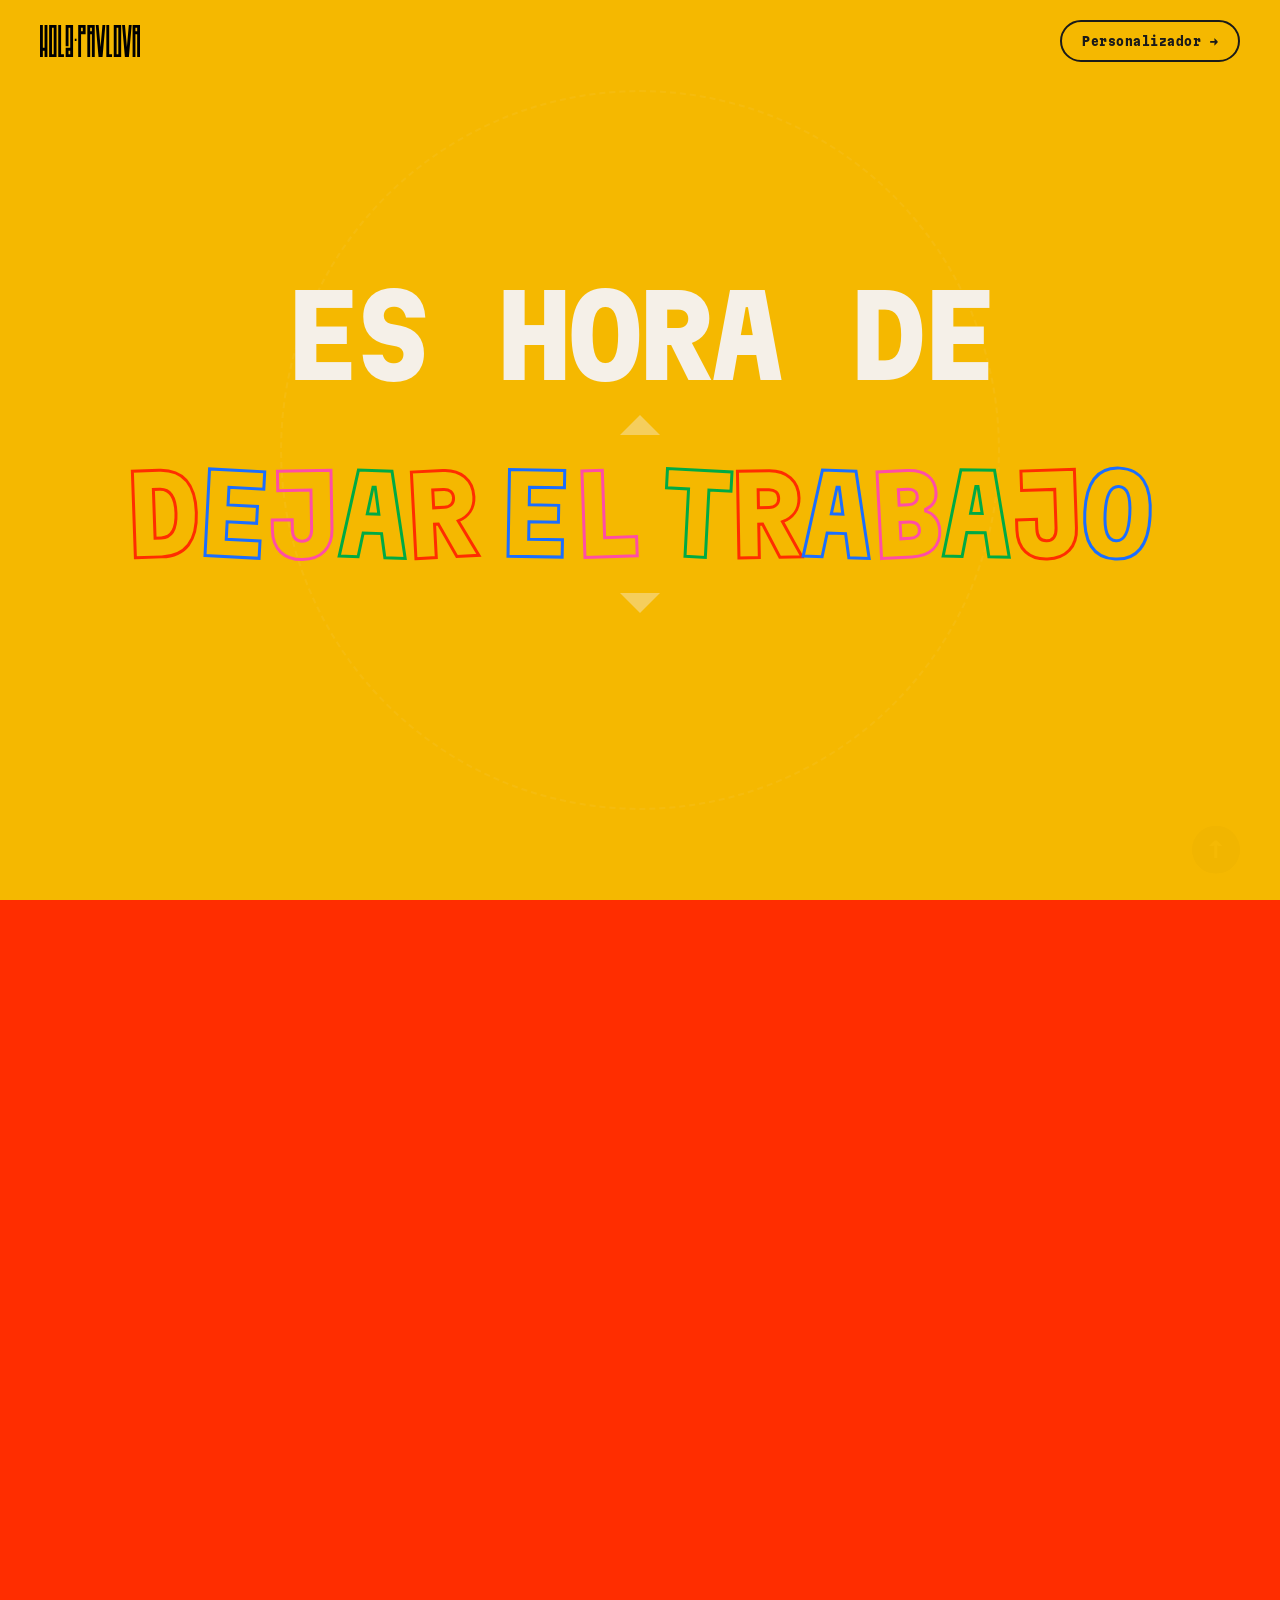
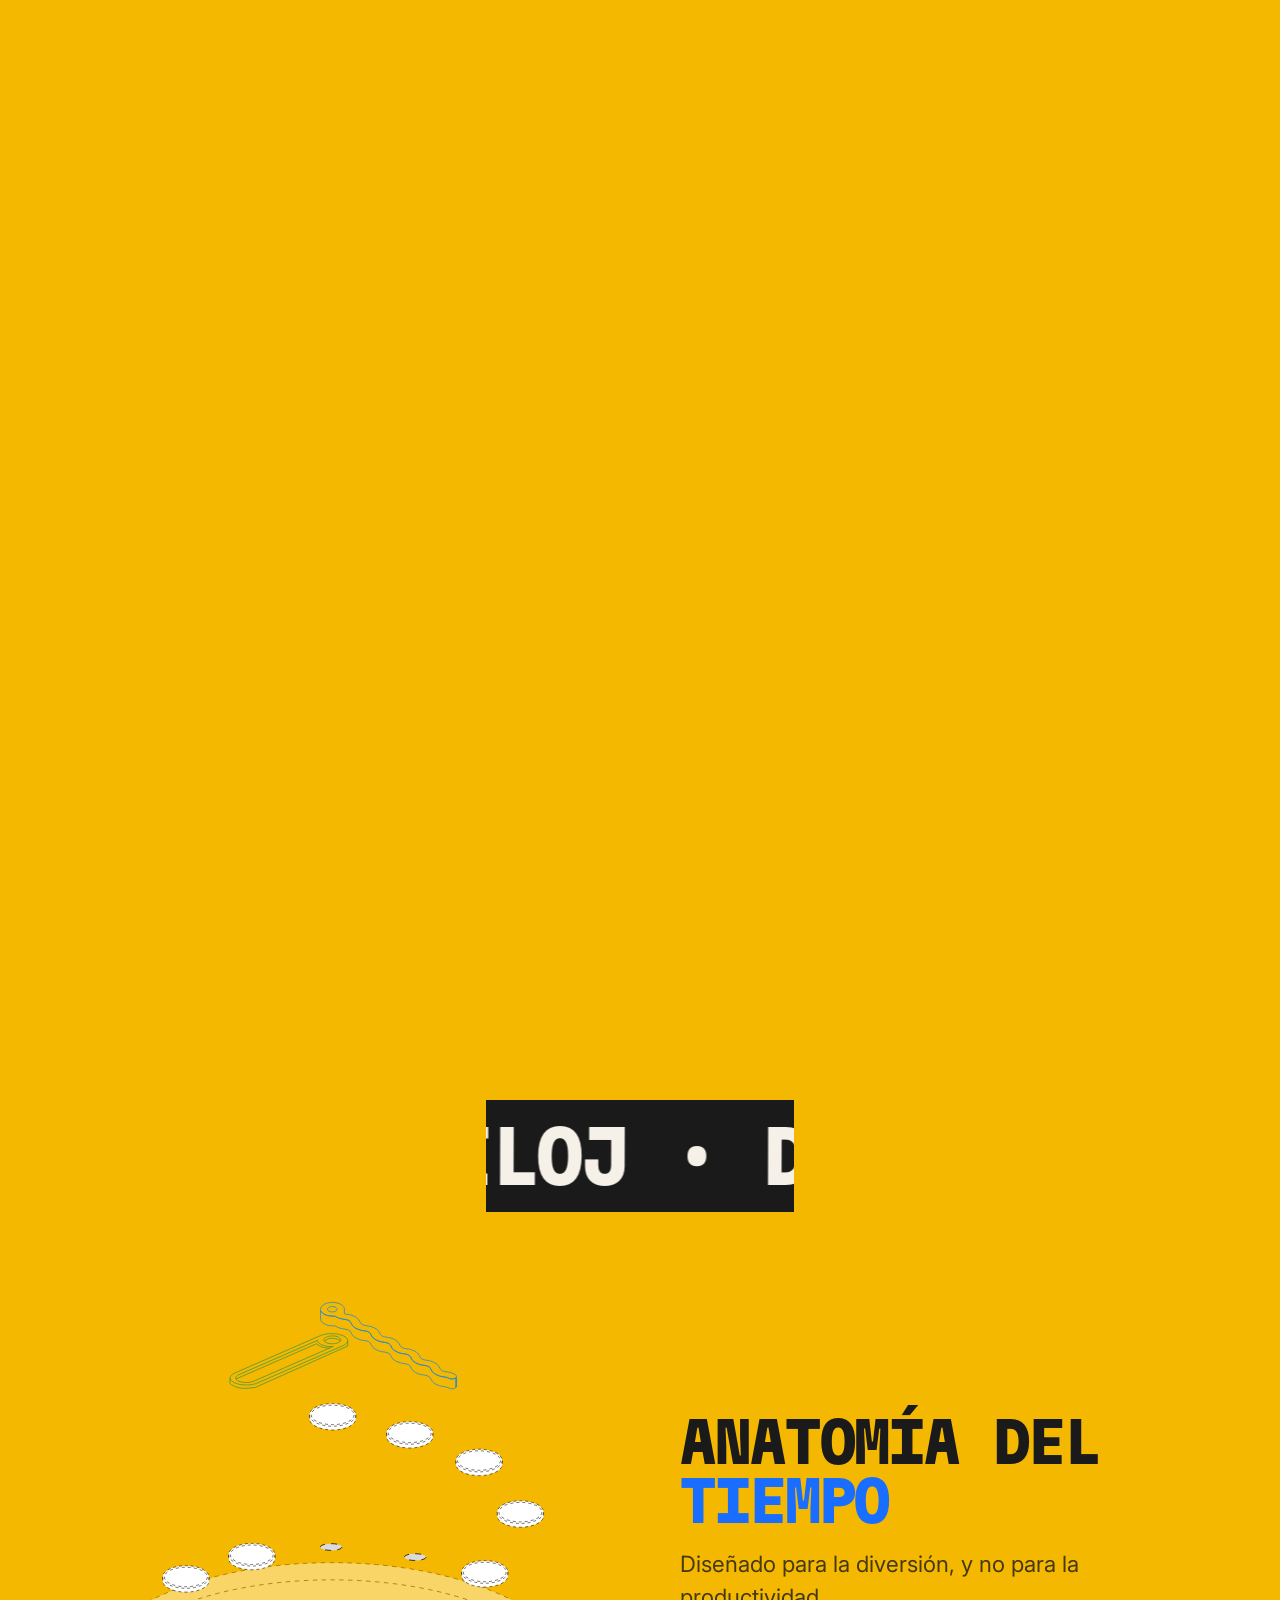
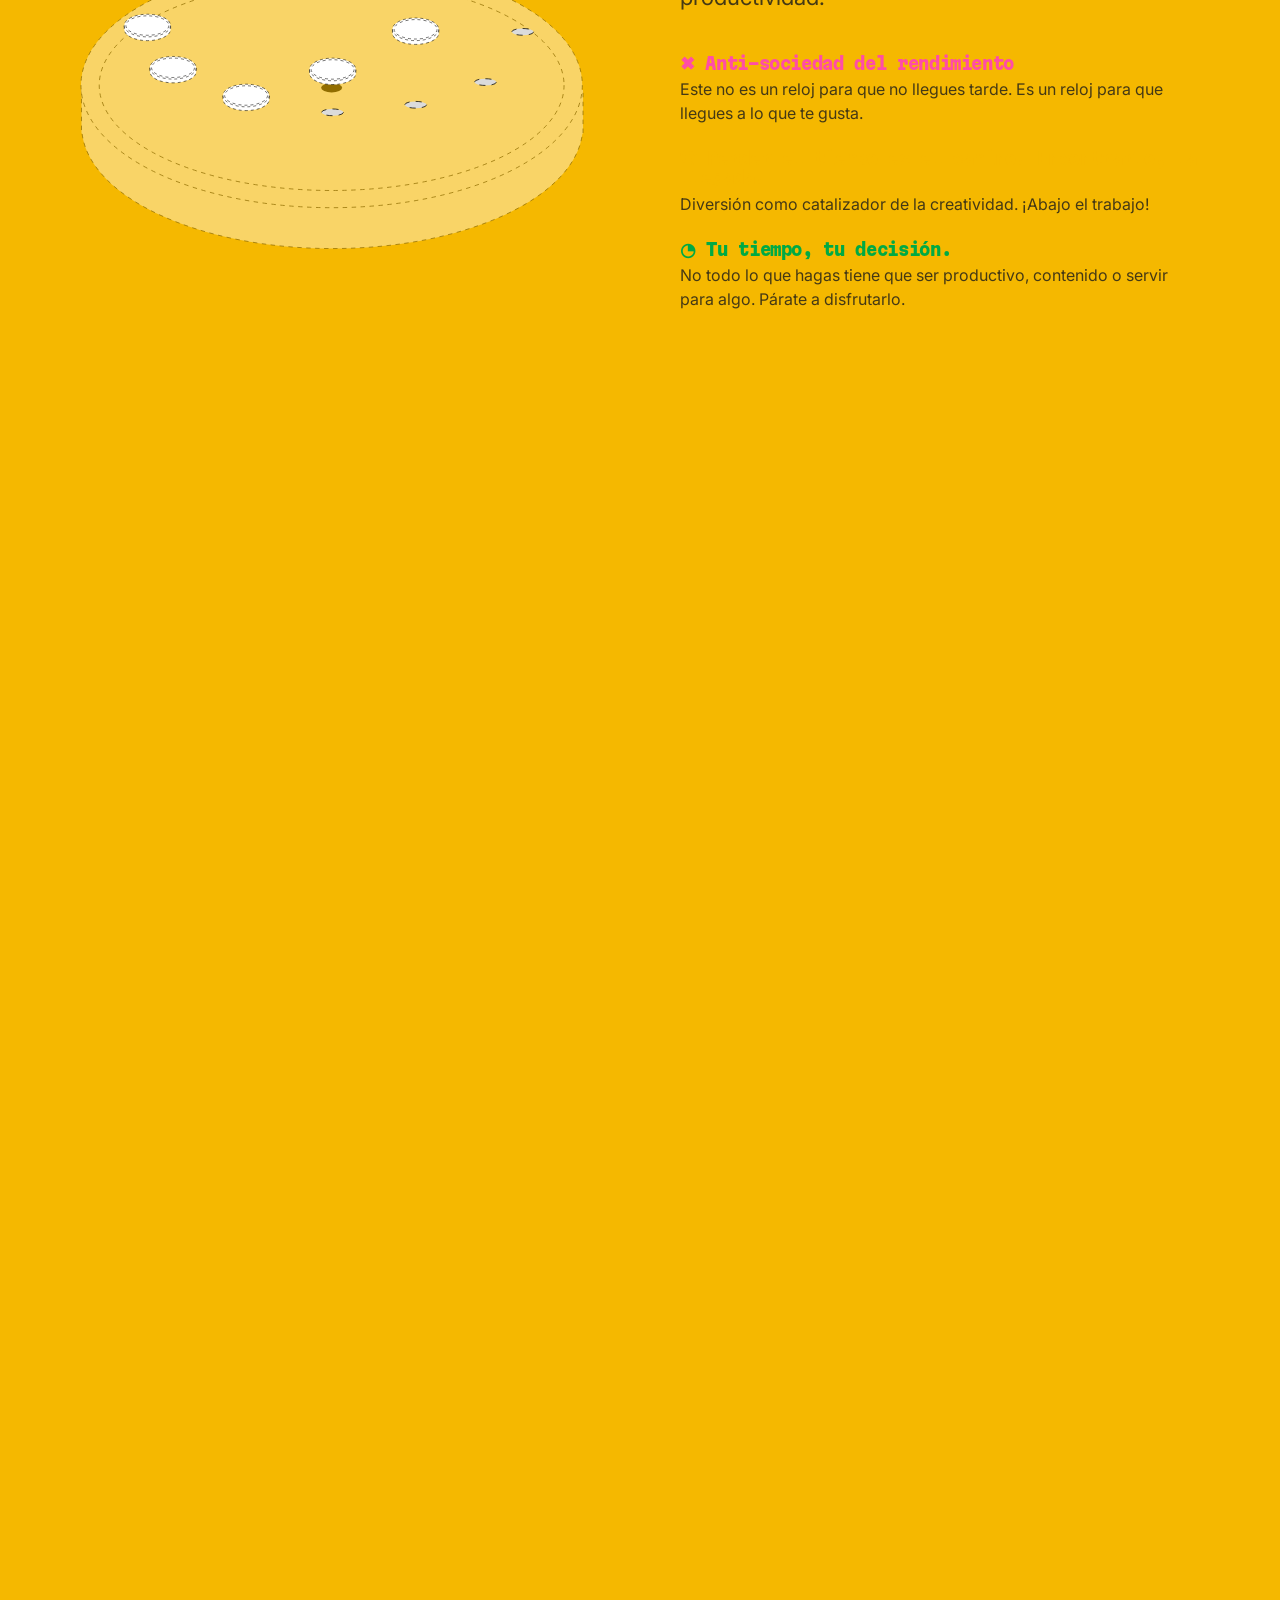
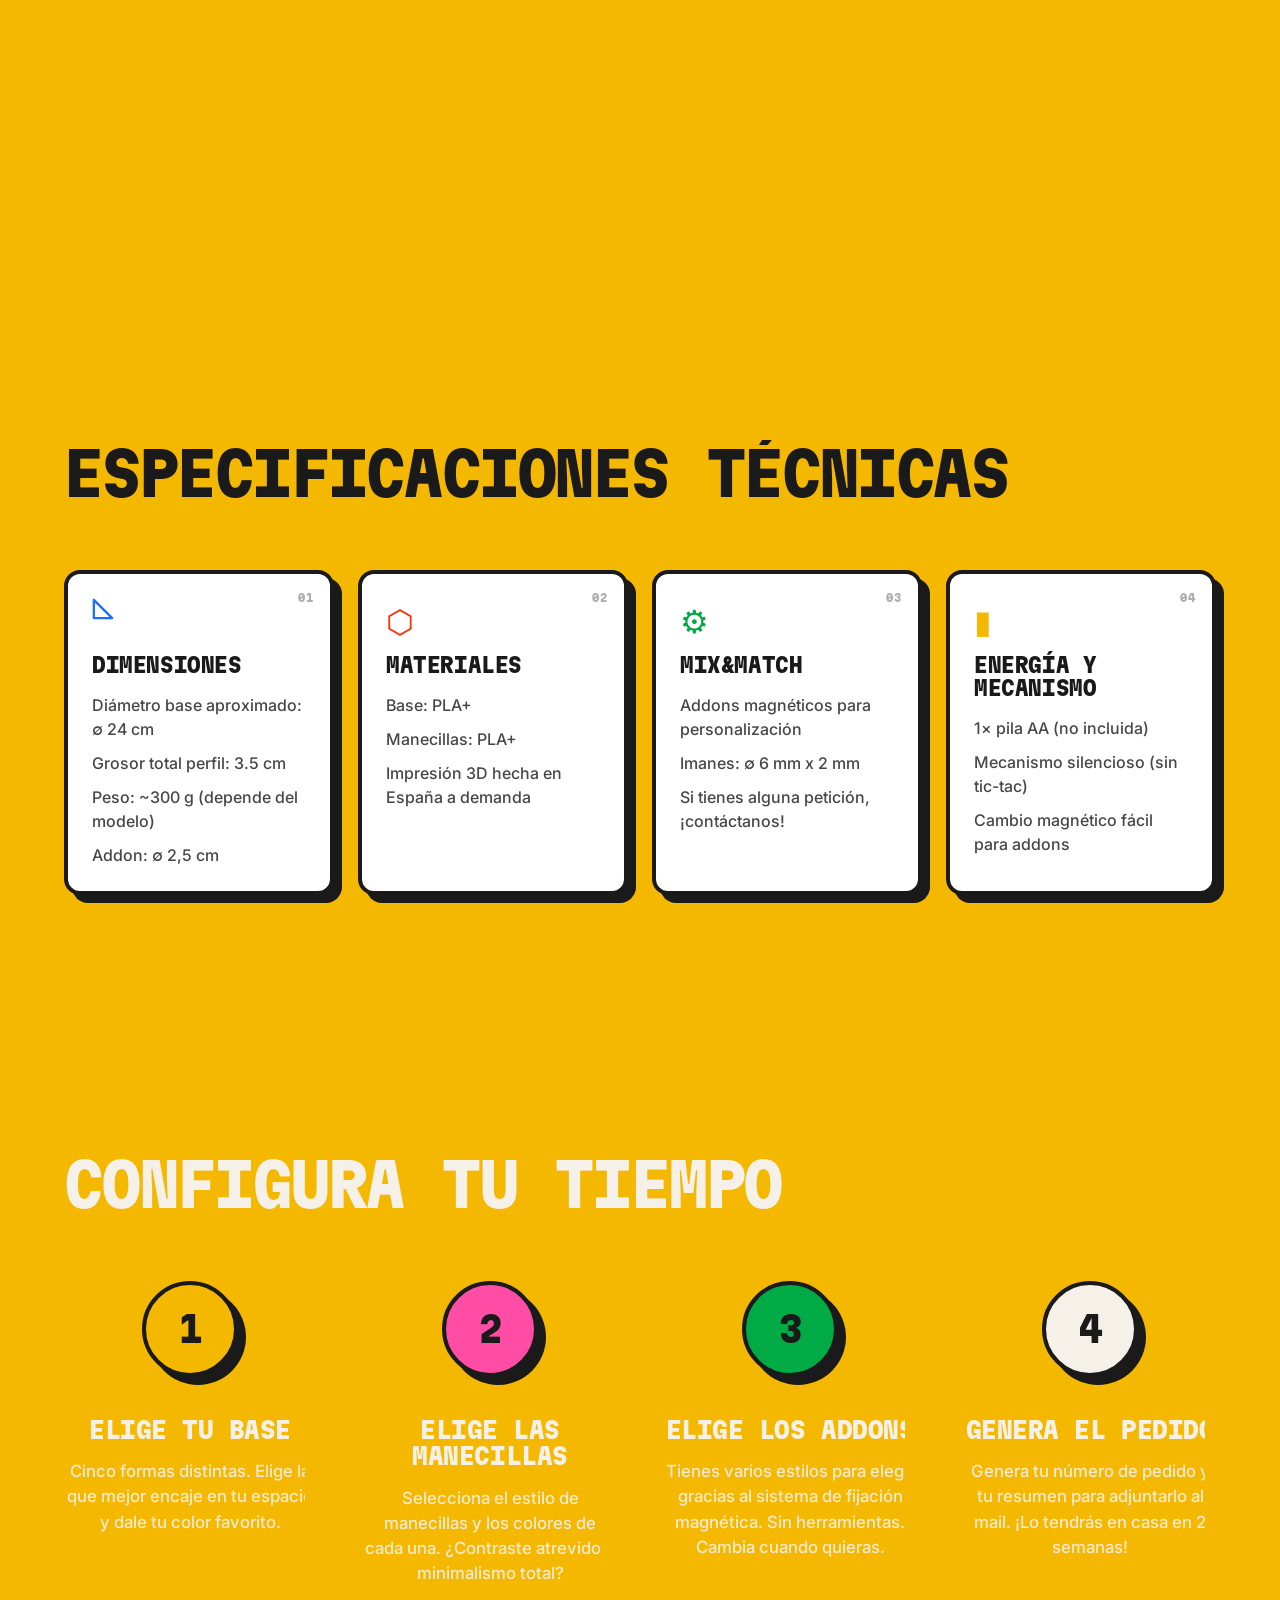
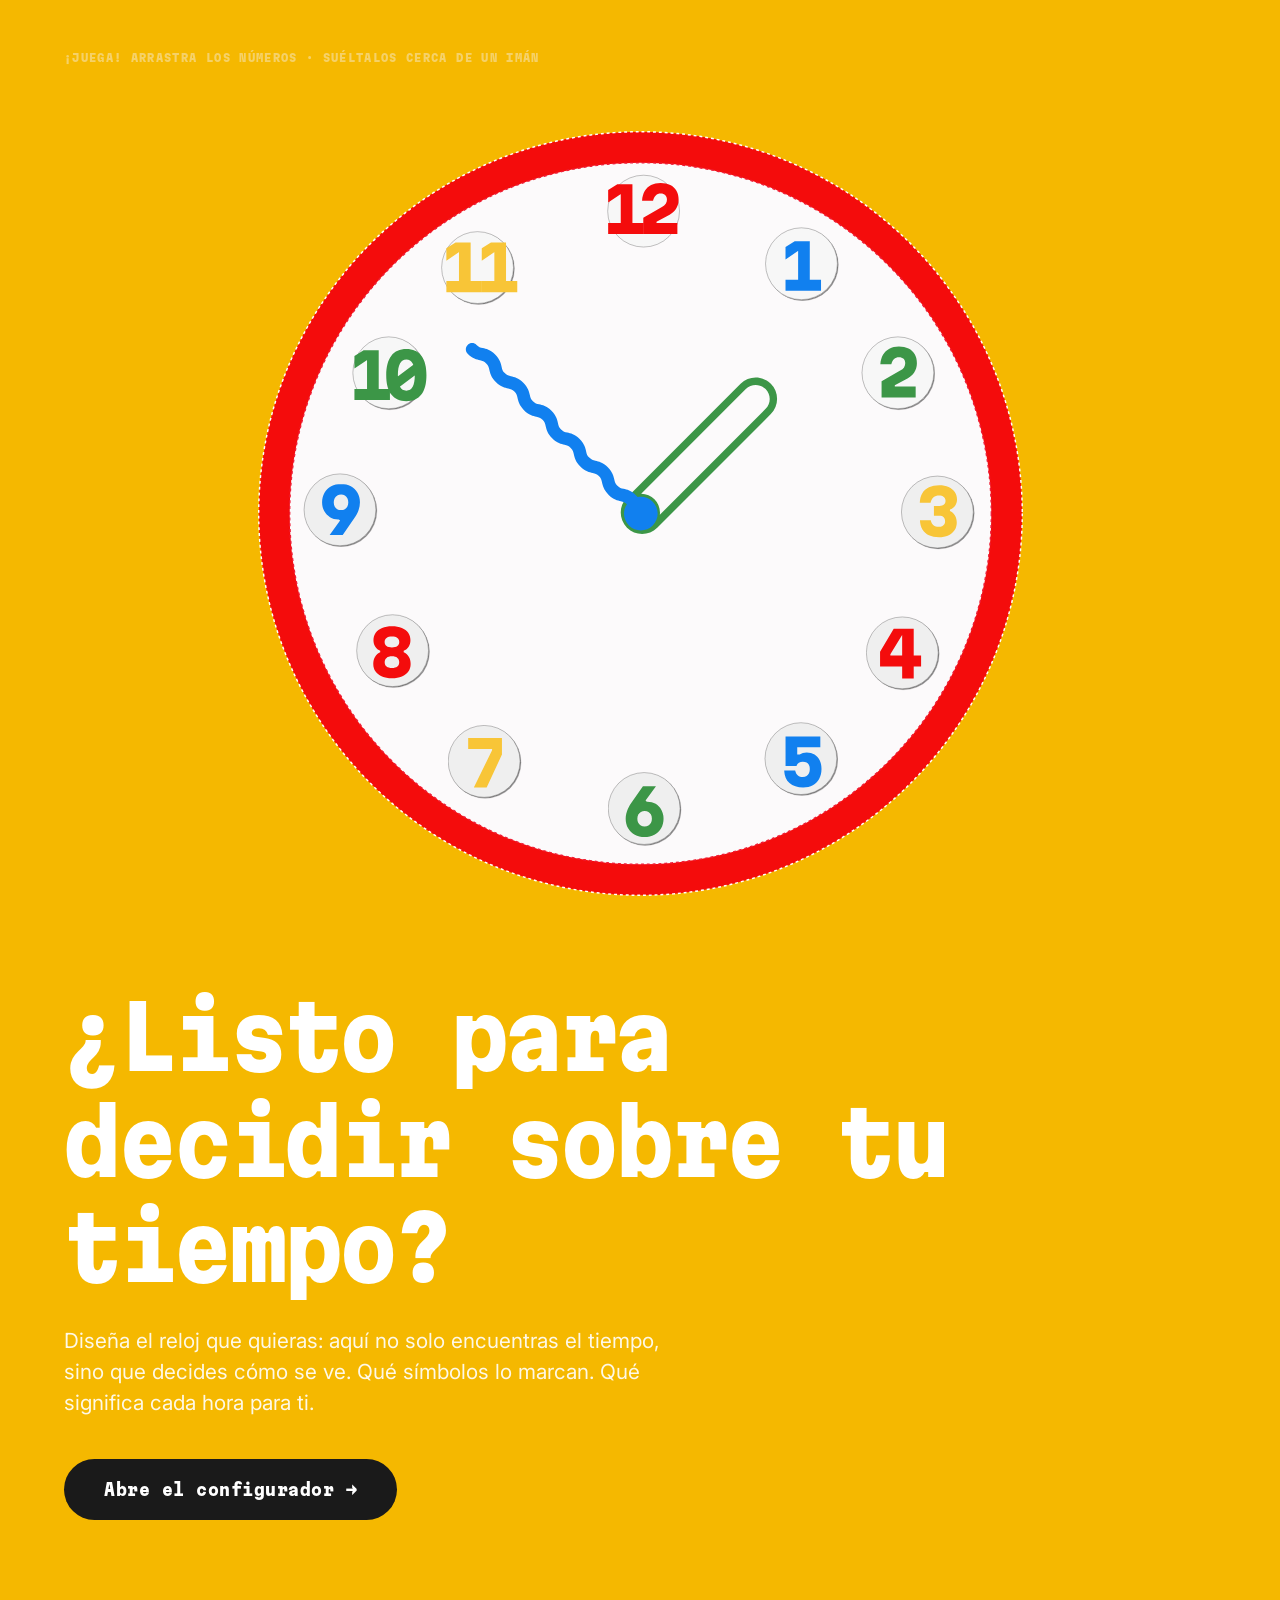
==== commit ed477795: "abajo el trabajo" ====
--- a/index.html
+++ b/index.html
@@ -116,8 +116,8 @@
     <!-- ── BANDA TIPOGRÁFICA 1 ────────────────────────────────────── -->
     <div class="marquee marquee--negro" aria-hidden="true">
       <div class="marquee-track">
-        <span>diseña tu reloj ·&nbsp;·&nbsp;diseña tu reloj&nbsp;·&nbsp;</span>
-        <span aria-hidden="true">diseña tu reloj ·&nbsp;·&nbsp;diseña tu reloj&nbsp;·&nbsp;</span>
+        <span>diseña tu reloj ·&nbsp;diseña tu reloj ·&nbsp;</span>
+        <span aria-hidden="true">diseña tu reloj ·&nbsp;diseña tu reloj ·&nbsp;</span>
       </div>
     </div>
 
@@ -380,16 +380,16 @@
 
           <div class="tech-list">
             <div class="tech-text-1">
-              <h3 class="text-rosa">⬡ Fijación de addons magnética</h3>
-              <p>Cambia los números cuando quieras. Tanto de estilo, como de orden (si te sientes traviesx)</p>
+              <h3 class="text-rosa">✖ Anti-sociedad del rendimiento</h3>
+              <p>Este no es un reloj para que no llegues tarde. Es un reloj para que llegues a lo que te gusta.</p>
             </div>
             <div class="tech-text-2">
-              <h3 class="text-amarillo">⚙ Manecillas a tu gusto</h3>
-              <p>Elige las manecillas que más vayan con tu estilo. Hay varias formas y muchos colores. ¡Mix&Match!</p>
+              <h3 class="text-amarillo">⁇ Perder el tiempo es el camino. Encontrarlo, la llegada.</h3>
+              <p>Diversión como catalizador de la creatividad. ¡Abajo el trabajo!</p>
             </div>
             <div class="tech-text-3">
-              <h3 class="text-verde">▮ Una pila de tiempo</h3>
-              <p>Una sola pila AA. Nada de cables ni adaptadores. Mecanismo silencioso. </p>
+              <h3 class="text-verde">◔ Tu tiempo, tu decisión.</h3>
+              <p>No todo lo que hagas tiene que ser productivo, contenido o servir para algo. Párate a disfrutarlo. </p>
             </div>
           </div>
         </div>
--- a/css/home.css
+++ b/css/home.css
@@ -789,6 +789,7 @@
   .timefor-static,
   .timefor-word  { font-size: clamp(3.5rem, 14vw, 7rem); }
   .manifesto-p1  { font-size: clamp(3.5rem, 16vw, 9rem); }
+  .stop-text     { font-size: clamp(2.5rem, 10vw, 12rem); }
 
   /* 2 — Blueprint: bajar el contenido para que el nav fijo no lo tape */
   .block-two {
@@ -798,7 +799,7 @@
   .blueprint-wrap { margin-top: var(--spacing-lg); }
 
   /* 3 — Onboarding: steps con descripción, columna única, centrados */
-  #block-onboarding .block-heading { margin-bottom: 2rem; }
+  #block-onboarding .block-heading { margin-bottom: 2rem; text-align: center; }
   .onboarding-inner { gap: 2rem; }
   .steps-grid { width: 100%; gap: 2rem; }
   .step-item { align-self: center; }
